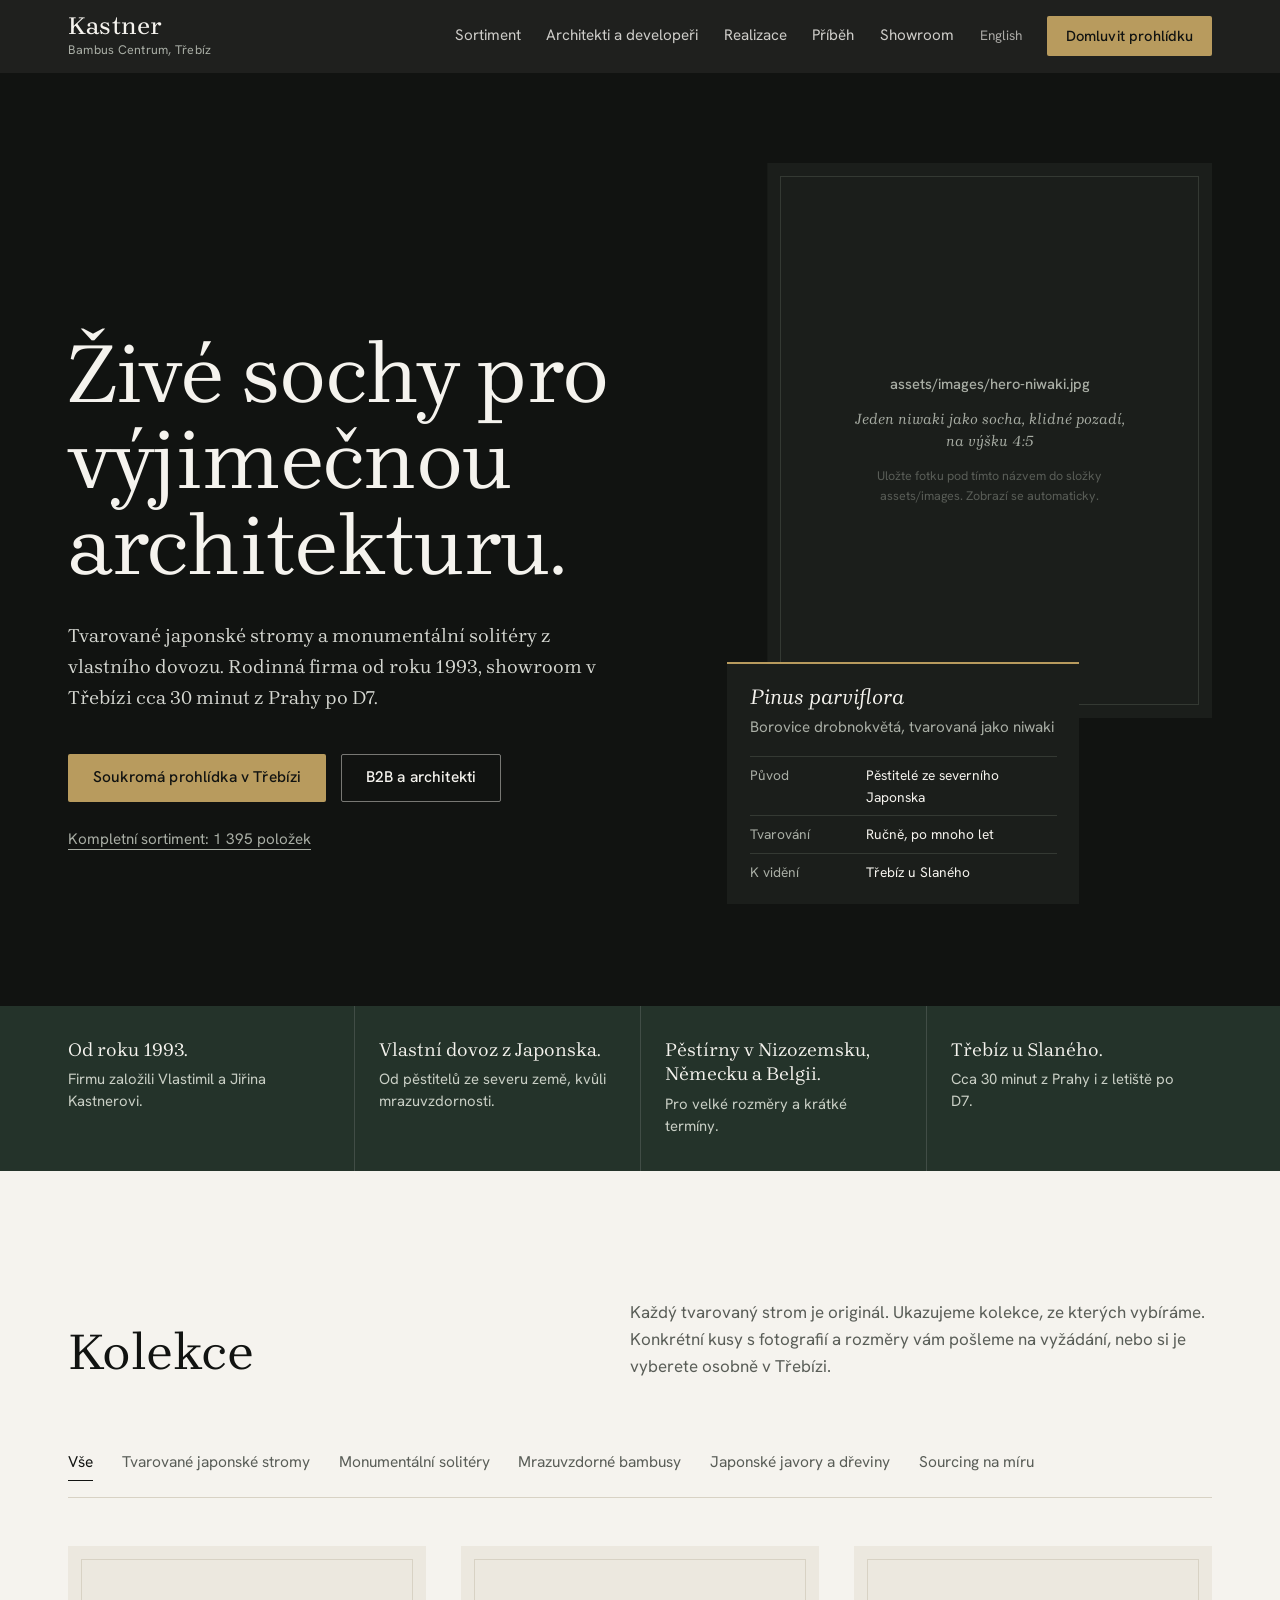
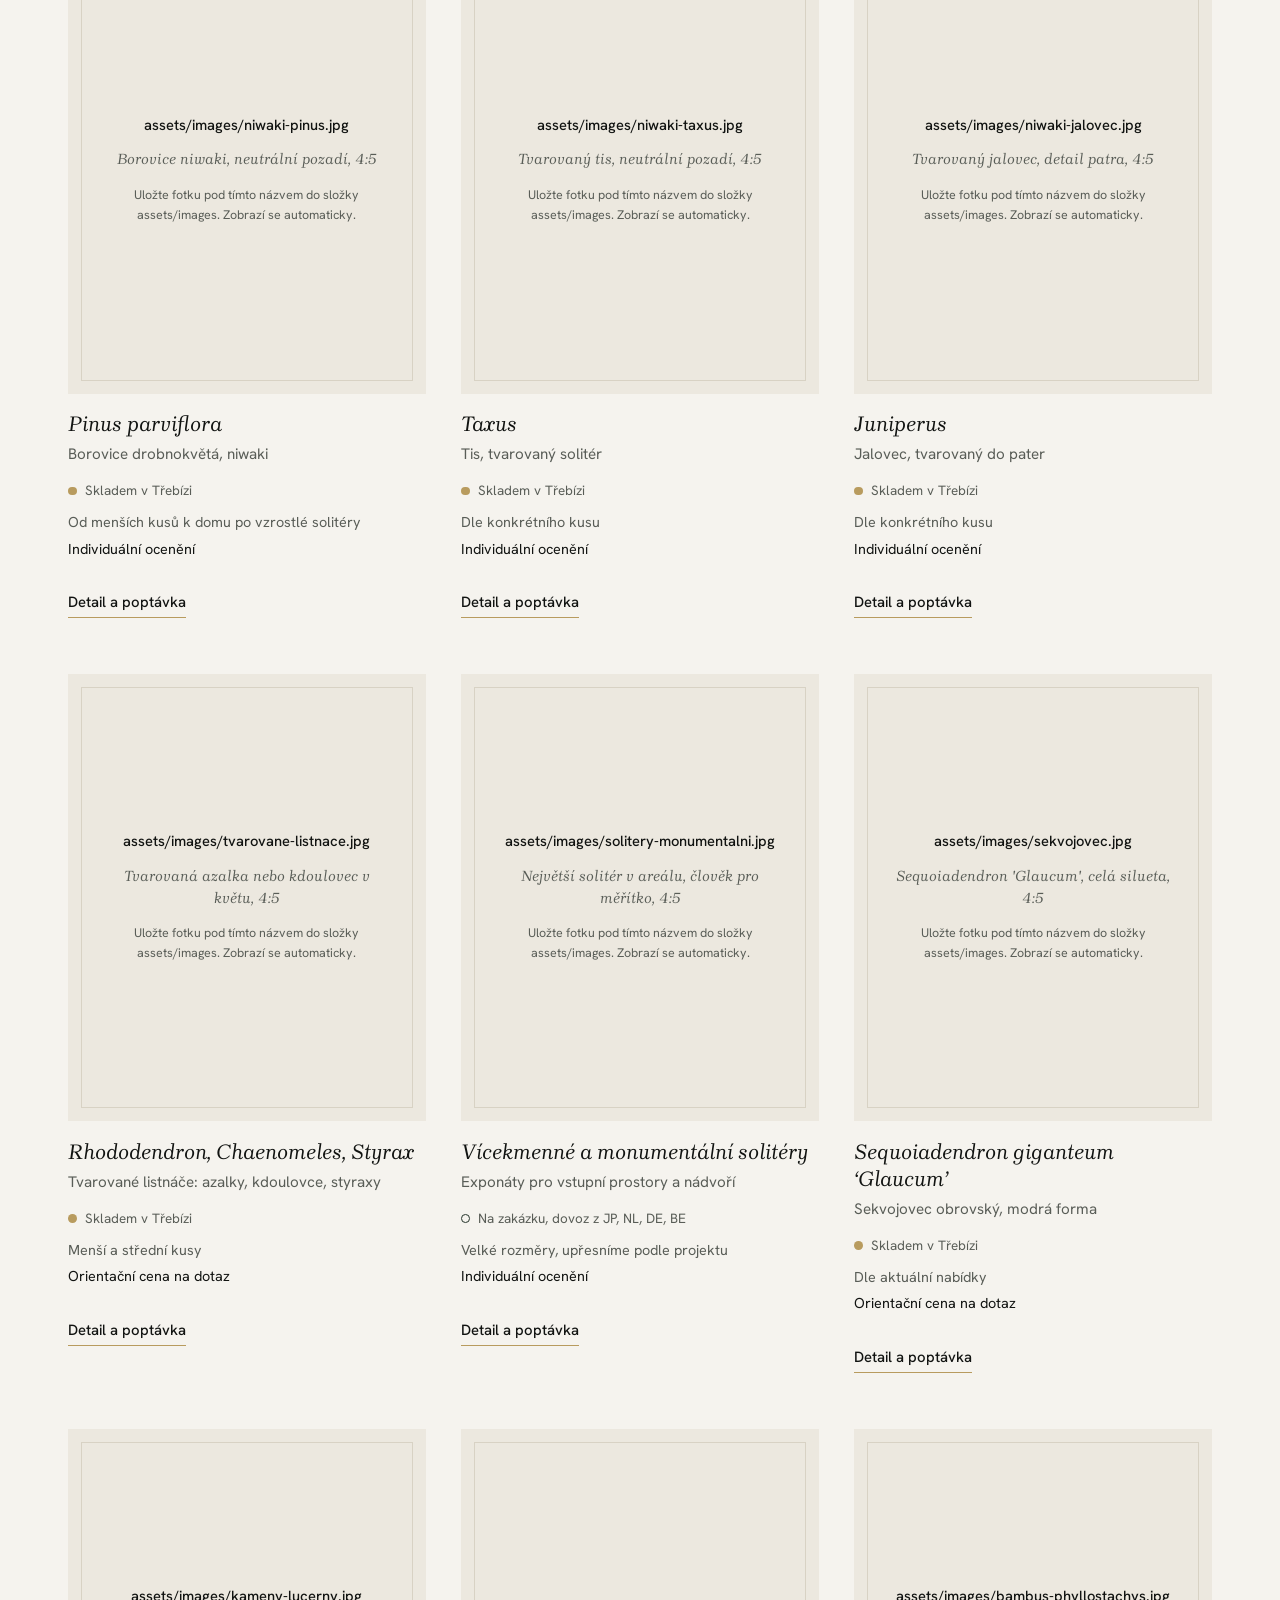
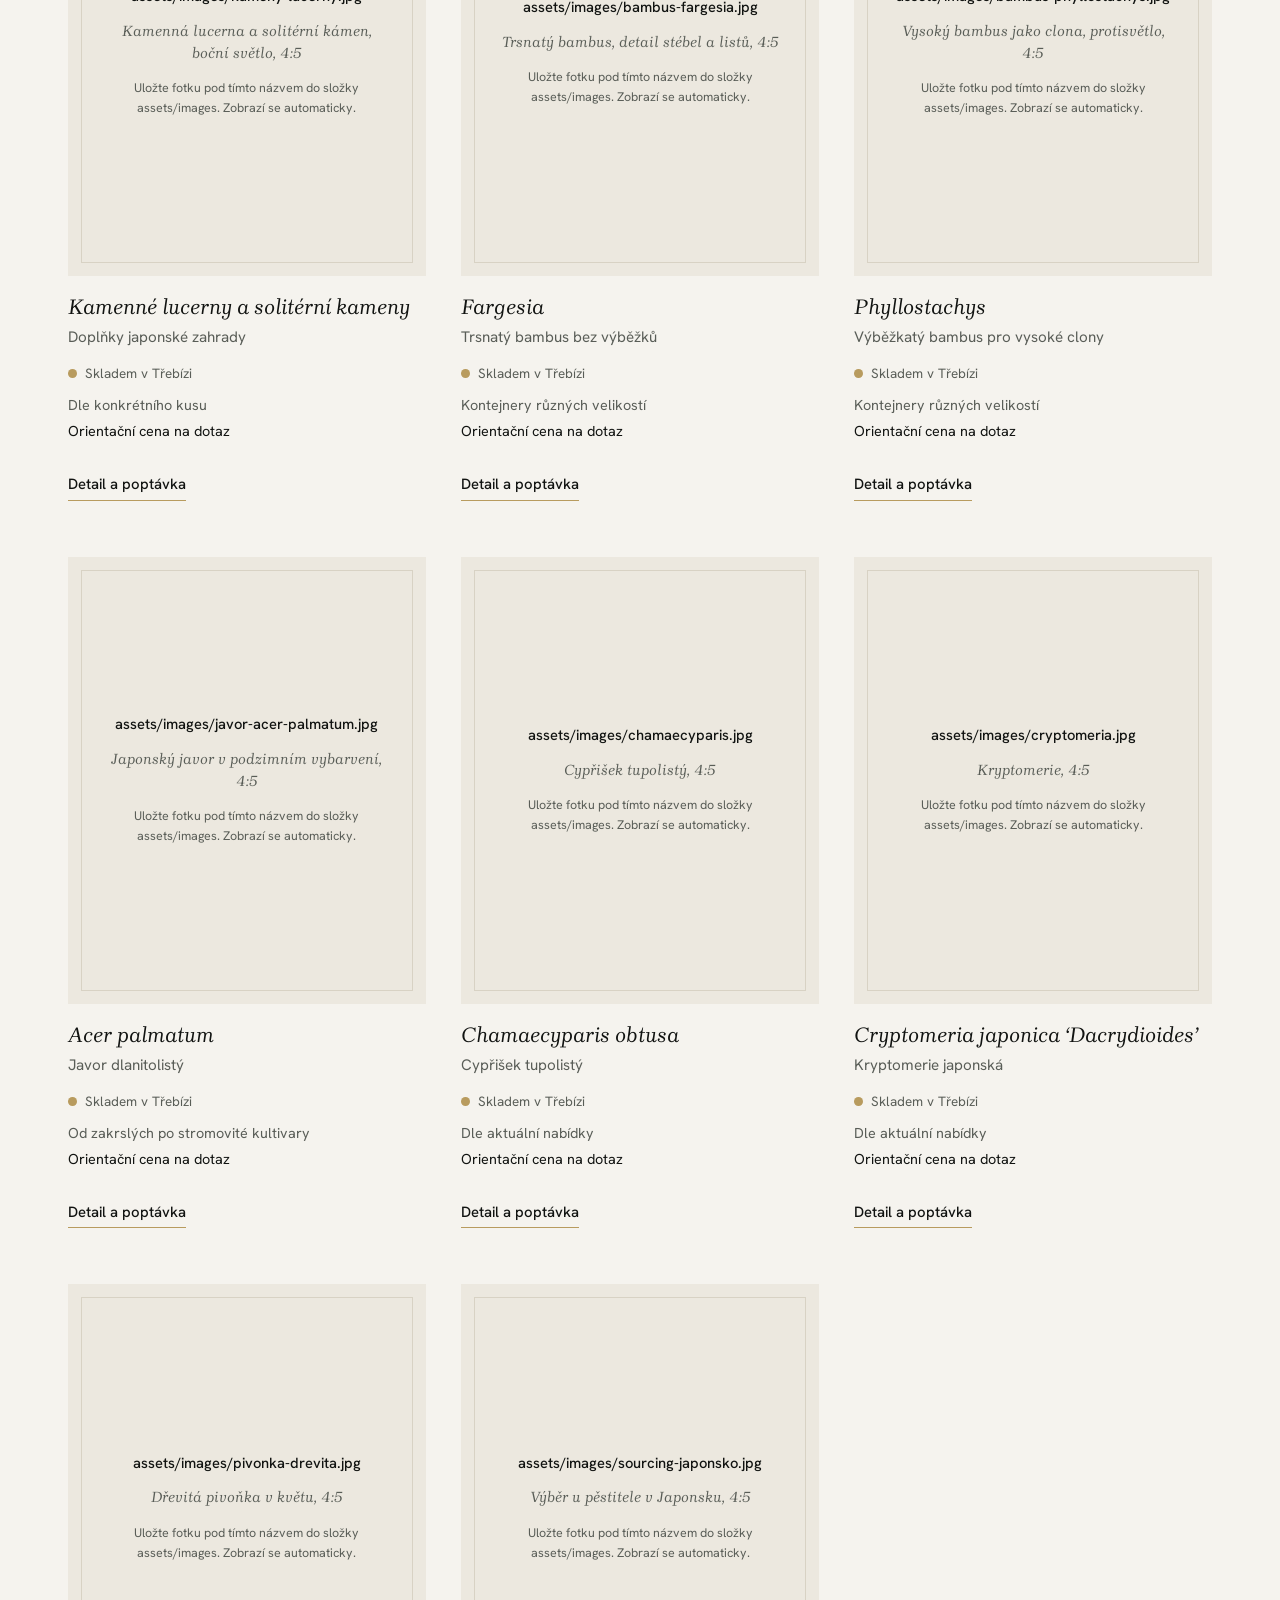
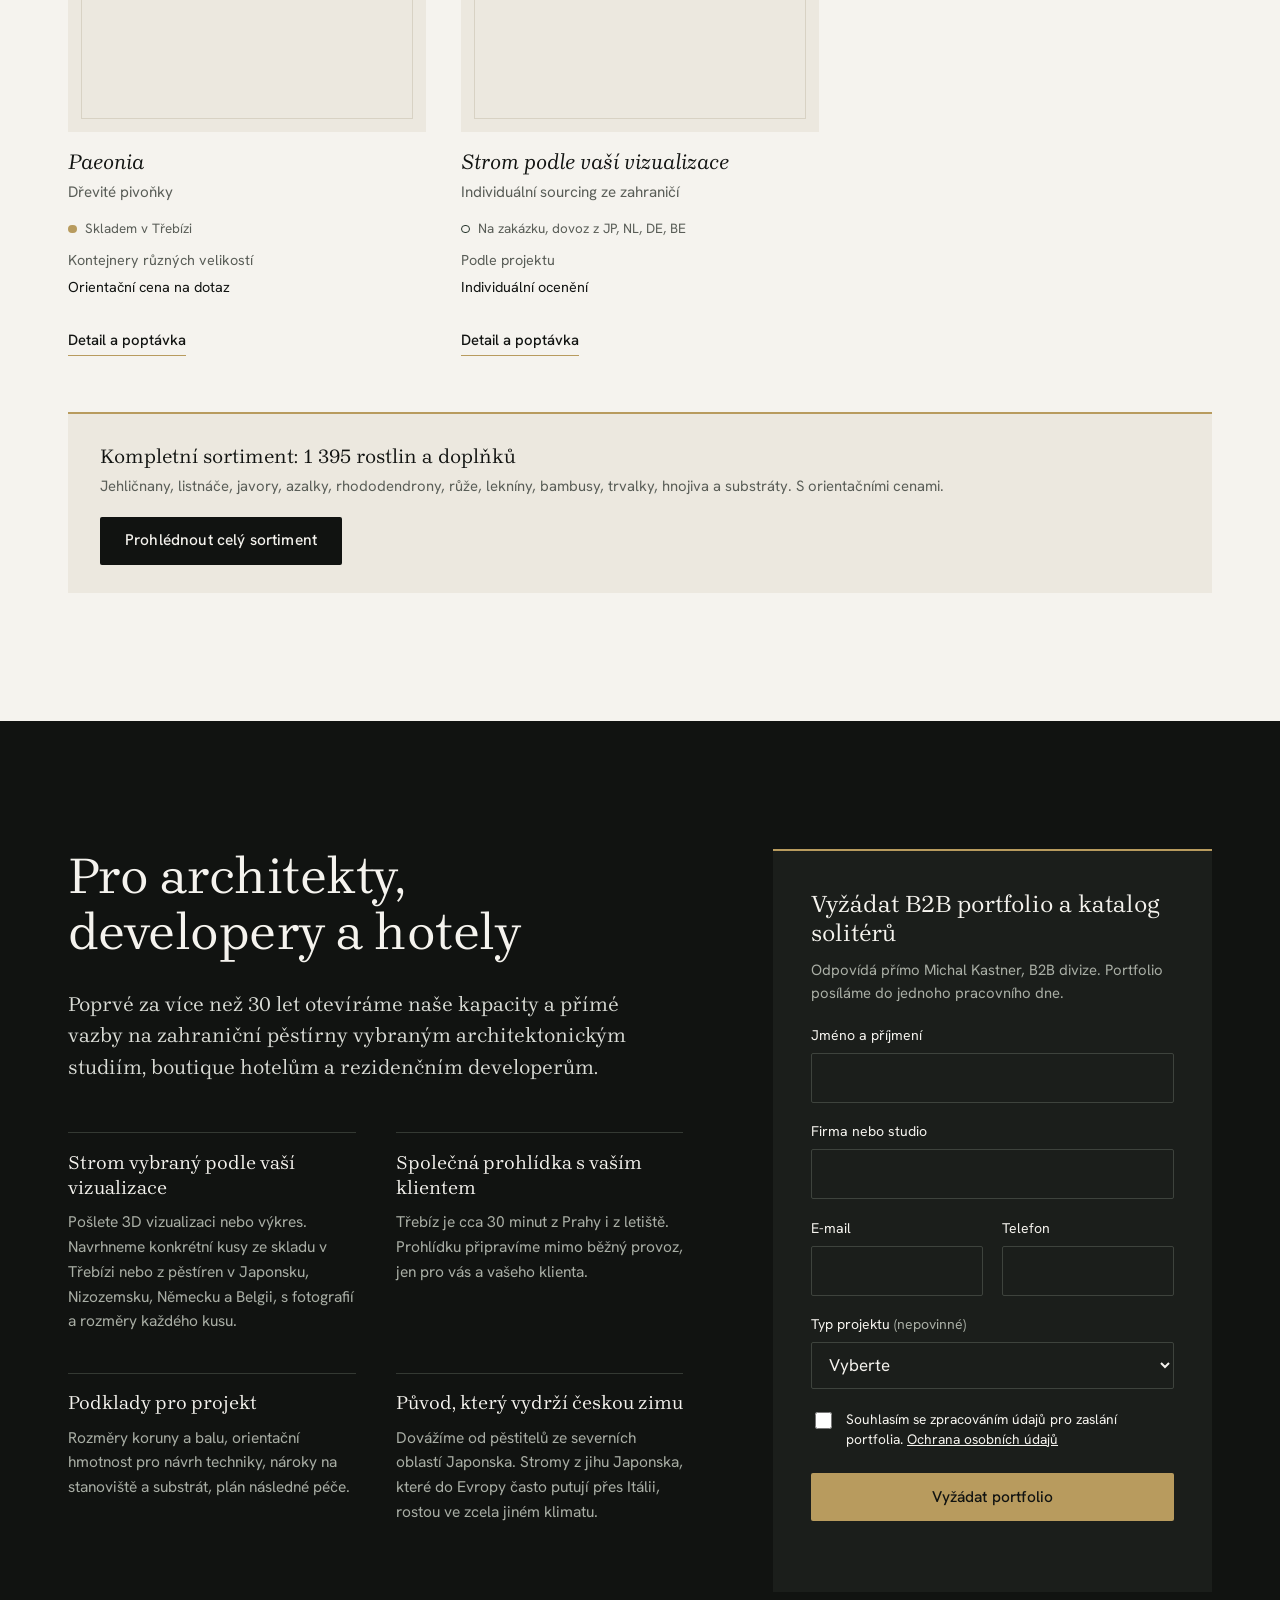
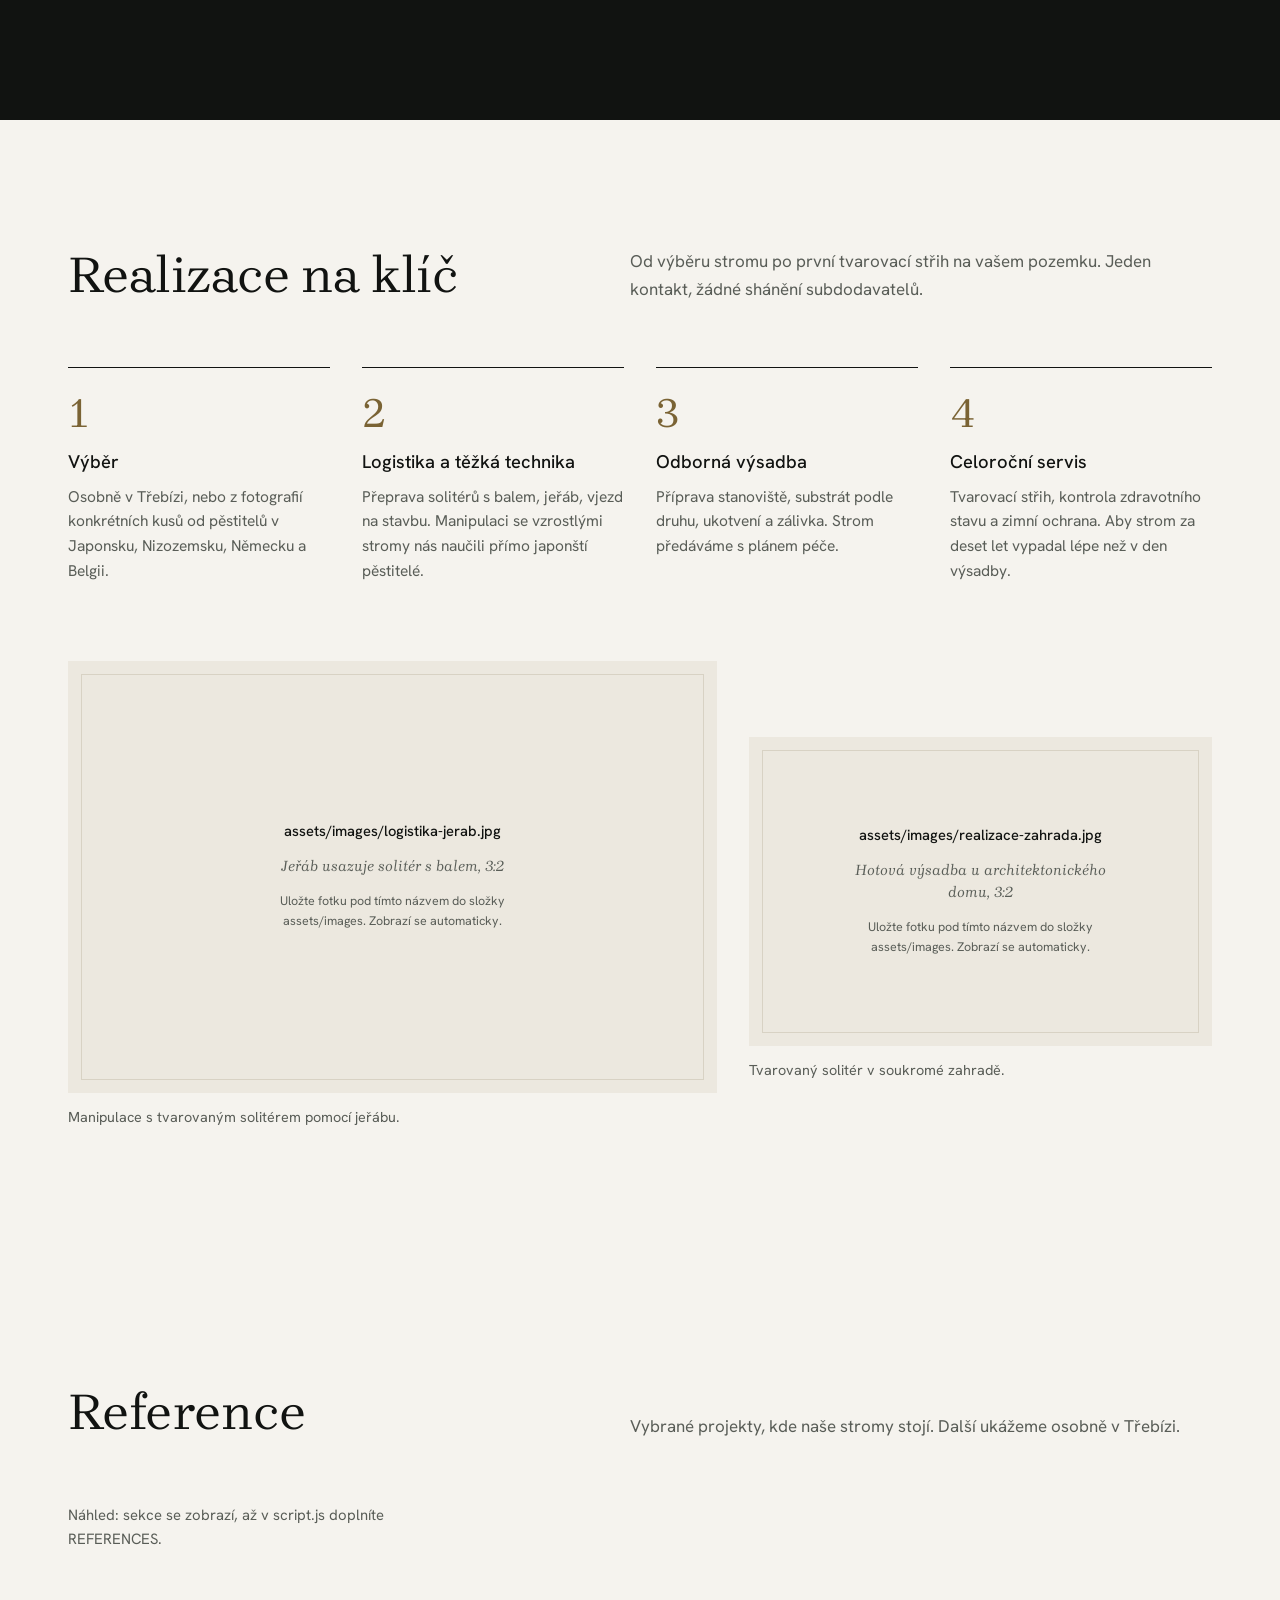
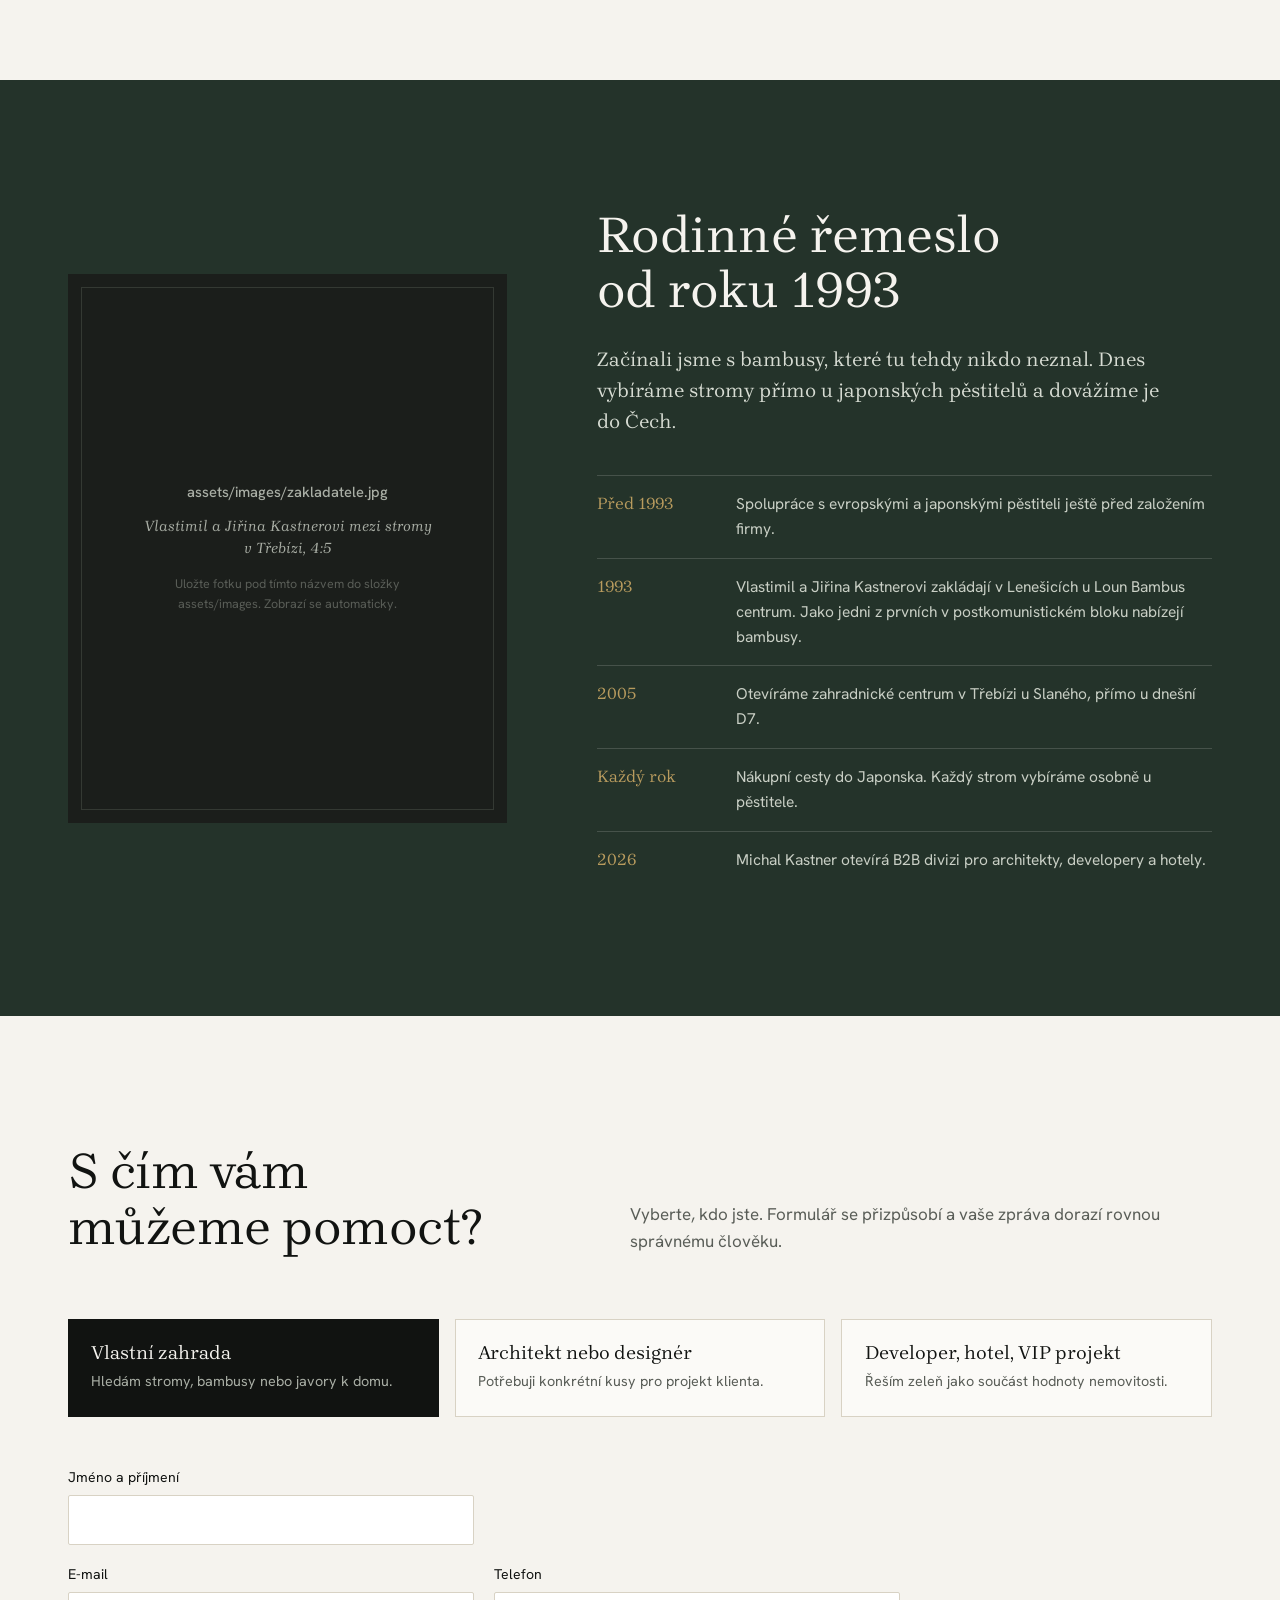
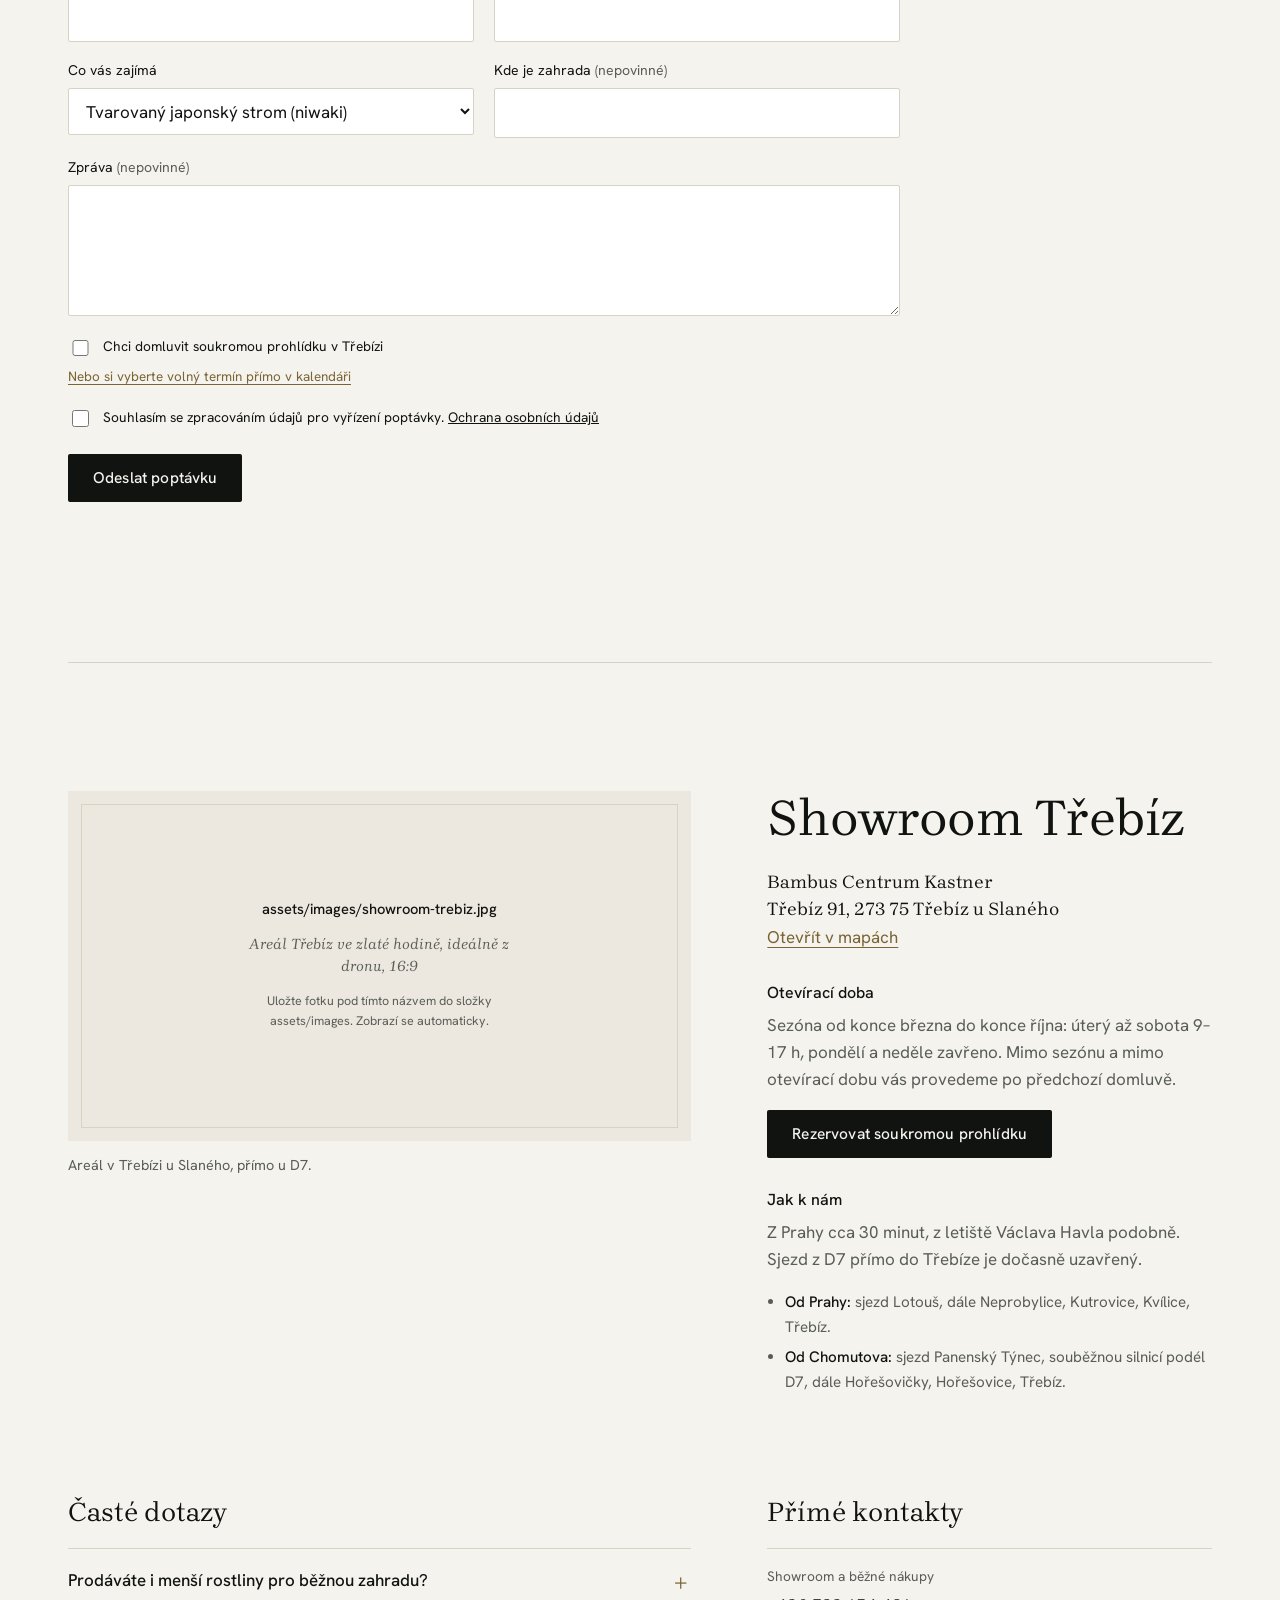
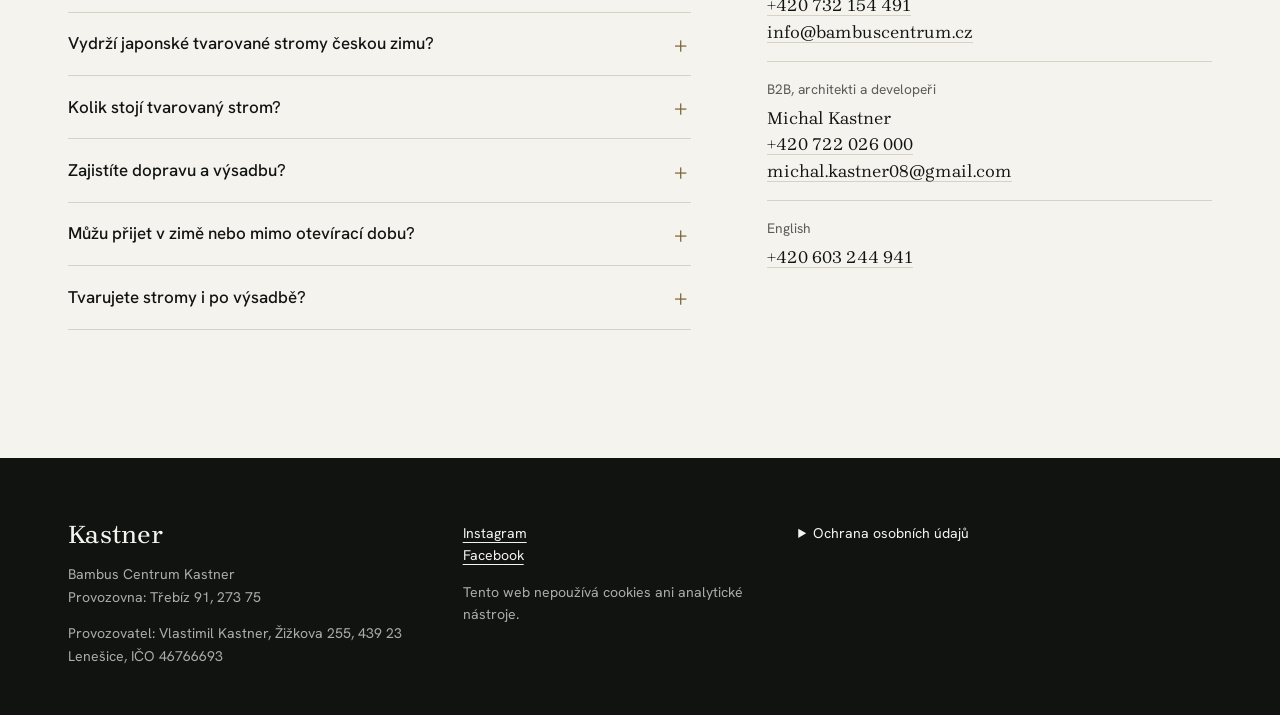
==== index.html @ 0127b184 "Nový web Bambus Centrum Kastner: CZ/EN, kompletní sortiment, B2B divize Co-Authored-By: Claude Opus " ====
<!DOCTYPE html>
<html lang="cs" data-root="">
<head>
  <meta charset="utf-8">
  <meta name="viewport" content="width=device-width, initial-scale=1">
  <title>Tvarované japonské stromy (niwaki) a solitéry | Bambus Centrum Kastner</title>
  <meta name="description" content="Tvarované japonské stromy niwaki, monumentální solitéry a mrazuvzdorné bambusy z vlastního dovozu. Rodinná firma od roku 1993, showroom v Třebízi cca 30 minut z Prahy.">
  <meta name="keywords" content="tvarované japonské stromy, niwaki, japonské zahrady Praha, solitérní stromy, bambus centrum, japonský javor, mrazuvzdorné bambusy, solitéry pro developery">
  <link rel="canonical" href="https://www.bambuscentrum.cz/">
  <meta name="theme-color" content="#111311">

  <meta property="og:type" content="website">
  <meta property="og:locale" content="cs_CZ">
  <meta property="og:title" content="Živé sochy pro výjimečnou architekturu | Bambus Centrum Kastner">
  <meta property="og:description" content="Tvarované japonské stromy a solitéry z vlastního dovozu. Showroom Třebíz, cca 30 minut z Prahy.">
  <meta property="og:url" content="https://www.bambuscentrum.cz/">
  <meta property="og:image" content="assets/images/og-cover.jpg">

  <link rel="alternate" hreflang="cs" href="https://www.bambuscentrum.cz/">
  <link rel="alternate" hreflang="en" href="https://www.bambuscentrum.cz/en/">
  <link rel="icon" href="favicon.svg" type="image/svg+xml">
  <link rel="stylesheet" href="styles.css">

  <script type="application/ld+json">
  {
    "@context": "https://schema.org",
    "@type": "GardenStore",
    "name": "Bambus Centrum Kastner",
    "description": "Tvarované japonské stromy (niwaki), solitéry, bambusy a japonské dřeviny z vlastního dovozu.",
    "url": "https://www.bambuscentrum.cz/",
    "telephone": "+420732154491",
    "email": "info@bambuscentrum.cz",
    "foundingDate": "1993",
    "founder": [{"@type": "Person", "name": "Vlastimil Kastner"}, {"@type": "Person", "name": "Jiřina Kastnerová"}],
    "address": {"@type": "PostalAddress", "streetAddress": "Třebíz 91", "addressLocality": "Třebíz", "postalCode": "273 75", "addressCountry": "CZ"},
    "sameAs": ["https://www.instagram.com/bambuscentrumkastner/", "https://www.facebook.com/bambuscentrum"]
  }
  </script>
</head>
<body>
  <a class="skip" href="#obsah">Přeskočit na obsah</a>

  <header class="site-head" data-head>
    <div class="wrap head-row">
      <a class="mark" href="#top" aria-label="Bambus Centrum Kastner, na začátek stránky">
        <span class="mark-name">Kastner</span>
        <span class="mark-sub">Bambus Centrum, Třebíz</span>
      </a>
      <button class="nav-toggle" type="button" aria-expanded="false" aria-controls="hlavni-menu" data-nav-toggle>
        <span class="nav-toggle-bars" aria-hidden="true"></span>
        <span class="sr">Menu</span>
      </button>
      <nav id="hlavni-menu" class="nav" aria-label="Hlavní menu" data-nav>
        <a href="sortiment.html">Sortiment</a>
        <a href="#b2b">Architekti a developeři</a>
        <a href="#realizace">Realizace</a>
        <a href="#pribeh">Příběh</a>
        <a href="#showroom">Showroom</a>
        <a class="lang" href="en/index.html" hreflang="en" lang="en">English</a>
        <a class="btn btn-small btn-bronze" href="#concierge" data-role-link="private">Domluvit prohlídku</a>
      </nav>
    </div>
  </header>

  <main id="obsah">

    <!-- HERO -->
    <section class="hero" id="top" aria-labelledby="hero-title">
      <div class="wrap hero-grid">
        <div class="hero-copy">
          <h1 id="hero-title" class="hero-title">Živé sochy pro výjimečnou architekturu.</h1>
          <p class="hero-lede">Tvarované japonské stromy a monumentální solitéry z vlastního dovozu. Rodinná firma od roku 1993, showroom v Třebízi cca 30 minut z Prahy po D7.</p>
          <div class="hero-cta">
            <a class="btn btn-bronze" href="#concierge" data-role-link="private">Soukromá prohlídka v Třebízi</a>
            <a class="btn btn-ghost" href="#b2b">B2B a architekti</a>
          </div>
          <a class="hero-browse" href="sortiment.html">Kompletní sortiment: 1 395 položek</a>
        </div>

        <figure class="exhibit hero-exhibit">
          <div class="photo ratio-4x5" data-img="hero" data-alt="Borovice drobnokvětá tvarovaná jako niwaki"></div>
          <figcaption class="plaque plaque-dark">
            <p class="plaque-latin">Pinus parviflora</p>
            <p class="plaque-cz">Borovice drobnokvětá, tvarovaná jako niwaki</p>
            <dl class="plaque-meta">
              <div><dt>Původ</dt><dd>Pěstitelé ze severního Japonska</dd></div>
              <div><dt>Tvarování</dt><dd>Ručně, po mnoho let</dd></div>
              <div><dt>K vidění</dt><dd>Třebíz u Slaného</dd></div>
            </dl>
          </figcaption>
        </figure>
      </div>
    </section>

    <!-- PÁS AUTORITY -->
    <section class="facts" aria-label="Proč Bambus Centrum Kastner">
      <ul class="wrap facts-list">
        <li><strong>Od roku 1993.</strong> Firmu založili Vlastimil a Jiřina Kastnerovi.</li>
        <li><strong>Vlastní dovoz z Japonska.</strong> Od pěstitelů ze severu země, kvůli mrazuvzdornosti.</li>
        <li><strong>Pěstírny v Nizozemsku, Německu a Belgii.</strong> Pro velké rozměry a krátké termíny.</li>
        <li><strong>Třebíz u Slaného.</strong> Cca 30 minut z Prahy i z letiště po D7.</li>
      </ul>
    </section>

    <!-- SORTIMENT -->
    <section class="section section-light" id="sortiment" aria-labelledby="sortiment-title">
      <div class="wrap">
        <div class="section-head">
          <h2 id="sortiment-title">Kolekce</h2>
          <p>Každý tvarovaný strom je originál. Ukazujeme kolekce, ze kterých vybíráme. Konkrétní kusy s fotografií a rozměry vám pošleme na vyžádání, nebo si je vyberete osobně v Třebízi.</p>
        </div>

        <div class="filters" role="group" aria-label="Filtrovat sortiment" data-filters>
          <button type="button" aria-pressed="true" data-filter="vse">Vše</button>
          <button type="button" aria-pressed="false" data-filter="niwaki">Tvarované japonské stromy</button>
          <button type="button" aria-pressed="false" data-filter="solitery">Monumentální solitéry</button>
          <button type="button" aria-pressed="false" data-filter="bambusy">Mrazuvzdorné bambusy</button>
          <button type="button" aria-pressed="false" data-filter="drevinny">Japonské javory a dřeviny</button>
          <button type="button" aria-pressed="false" data-filter="sourcing">Sourcing na míru</button>
        </div>

        <ul class="catalog" data-catalog aria-live="polite"></ul>
        <noscript><p class="note">Pro zobrazení katalogu zapněte JavaScript, nebo nám zavolejte na +420 732 154 491.</p></noscript>

        <div class="full-cta">
          <p>Kompletní sortiment: 1 395 rostlin a doplňků<span>Jehličnany, listnáče, javory, azalky, rhododendrony, růže, lekníny, bambusy, trvalky, hnojiva a substráty. S orientačními cenami.</span></p>
          <a class="btn btn-dark" href="sortiment.html">Prohlédnout celý sortiment</a>
        </div>
      </div>
    </section>

    <!-- B2B -->
    <section class="section section-dark b2b" id="b2b" aria-labelledby="b2b-title">
      <div class="wrap b2b-grid">
        <div class="b2b-copy">
          <h2 id="b2b-title">Pro architekty, developery a hotely</h2>
          <p class="b2b-lede">Poprvé za více než 30 let otevíráme naše kapacity a přímé vazby na zahraniční pěstírny vybraným architektonickým studiím, boutique hotelům a rezidenčním developerům.</p>

          <dl class="values">
            <div>
              <dt>Strom vybraný podle vaší vizualizace</dt>
              <dd>Pošlete 3D vizualizaci nebo výkres. Navrhneme konkrétní kusy ze skladu v Třebízi nebo z pěstíren v Japonsku, Nizozemsku, Německu a Belgii, s fotografií a rozměry každého kusu.</dd>
            </div>
            <div>
              <dt>Společná prohlídka s vaším klientem</dt>
              <dd>Třebíz je cca 30 minut z Prahy i z letiště. Prohlídku připravíme mimo běžný provoz, jen pro vás a vašeho klienta.</dd>
            </div>
            <div>
              <dt>Podklady pro projekt</dt>
              <dd>Rozměry koruny a balu, orientační hmotnost pro návrh techniky, nároky na stanoviště a substrát, plán následné péče.</dd>
            </div>
            <div>
              <dt>Původ, který vydrží českou zimu</dt>
              <dd>Dovážíme od pěstitelů ze severních oblastí Japonska. Stromy z jihu Japonska, které do Evropy často putují přes Itálii, rostou ve zcela jiném klimatu.</dd>
            </div>
          </dl>
        </div>

        <form class="lead-form" id="portfolio" data-form="portfolio" novalidate>
          <h3>Vyžádat B2B portfolio a katalog solitérů</h3>
          <p class="form-intro">Odpovídá přímo Michal Kastner, B2B divize. Portfolio posíláme do jednoho pracovního dne.</p>
          <div class="field">
            <label for="pf-jmeno">Jméno a příjmení</label>
            <input id="pf-jmeno" name="jmeno" type="text" autocomplete="name" required>
          </div>
          <div class="field">
            <label for="pf-firma">Firma nebo studio</label>
            <input id="pf-firma" name="firma" type="text" autocomplete="organization" required>
          </div>
          <div class="field-row">
            <div class="field">
              <label for="pf-email">E-mail</label>
              <input id="pf-email" name="email" type="email" autocomplete="email" required>
            </div>
            <div class="field">
              <label for="pf-tel">Telefon</label>
              <input id="pf-tel" name="telefon" type="tel" autocomplete="tel" required>
            </div>
          </div>
          <div class="field">
            <label for="pf-typ">Typ projektu <span class="opt">(nepovinné)</span></label>
            <select id="pf-typ" name="typ_projektu">
              <option value="">Vyberte</option>
              <option>Soukromá rezidence</option>
              <option>Boutique hotel nebo wellness</option>
              <option>Rezidenční developerský projekt</option>
              <option>Komerční objekt</option>
              <option>Jiné</option>
            </select>
          </div>
          <label class="consent">
            <input type="checkbox" name="souhlas" required>
            <span>Souhlasím se zpracováním údajů pro zaslání portfolia. <a href="#gdpr">Ochrana osobních údajů</a></span>
          </label>
          <button class="btn btn-bronze btn-block" type="submit">Vyžádat portfolio</button>
          <p class="form-status" role="status" data-status></p>
        </form>
      </div>
    </section>

    <!-- REALIZACE NA KLÍČ -->
    <section class="section section-light" id="realizace" aria-labelledby="realizace-title">
      <div class="wrap">
        <div class="section-head">
          <h2 id="realizace-title">Realizace na klíč</h2>
          <p>Od výběru stromu po první tvarovací střih na vašem pozemku. Jeden kontakt, žádné shánění subdodavatelů.</p>
        </div>

        <ol class="process">
          <li>
            <span class="process-no" aria-hidden="true">1</span>
            <h3>Výběr</h3>
            <p>Osobně v Třebízi, nebo z fotografií konkrétních kusů od pěstitelů v Japonsku, Nizozemsku, Německu a Belgii.</p>
          </li>
          <li>
            <span class="process-no" aria-hidden="true">2</span>
            <h3>Logistika a těžká technika</h3>
            <p>Přeprava solitérů s balem, jeřáb, vjezd na stavbu. Manipulaci se vzrostlými stromy nás naučili přímo japonští pěstitelé.</p>
          </li>
          <li>
            <span class="process-no" aria-hidden="true">3</span>
            <h3>Odborná výsadba</h3>
            <p>Příprava stanoviště, substrát podle druhu, ukotvení a zálivka. Strom předáváme s plánem péče.</p>
          </li>
          <li>
            <span class="process-no" aria-hidden="true">4</span>
            <h3>Celoroční servis</h3>
            <p>Tvarovací střih, kontrola zdravotního stavu a zimní ochrana. Aby strom za deset let vypadal lépe než v den výsadby.</p>
          </li>
        </ol>

        <div class="process-photos">
          <figure class="exhibit">
            <div class="photo ratio-3x2" data-img="logistika" data-alt="Tvarovaný solitér zavěšený na jeřábu"></div>
            <figcaption class="caption">Manipulace s tvarovaným solitérem pomocí jeřábu.</figcaption>
          </figure>
          <figure class="exhibit">
            <div class="photo ratio-3x2" data-img="realizace" data-alt="Tvarovaný solitér v soukromé zahradě"></div>
            <figcaption class="caption">Tvarovaný solitér v soukromé zahradě.</figcaption>
          </figure>
        </div>
      </div>
    </section>

    <!-- REFERENCE (zobrazí se po doplnění REFERENCES v script.js) -->
    <section class="section section-light references" id="reference" aria-labelledby="reference-title" data-references hidden>
      <div class="wrap">
        <div class="section-head">
          <h2 id="reference-title">Reference</h2>
          <p>Vybrané projekty, kde naše stromy stojí. Další ukážeme osobně v Třebízi.</p>
        </div>
        <ul class="ref-list" data-ref-list></ul>
      </div>
    </section>

    <!-- PŘÍBĚH -->
    <section class="section section-moss" id="pribeh" aria-labelledby="pribeh-title">
      <div class="wrap story-grid">
        <figure class="exhibit story-photo">
          <div class="photo ratio-4x5" data-img="zakladatele" data-alt="Vlastimil a Jiřina Kastnerovi"></div>
        </figure>
        <div class="story-copy">
          <h2 id="pribeh-title">Rodinné řemeslo od roku 1993</h2>
          <p class="story-lede">Začínali jsme s bambusy, které tu tehdy nikdo neznal. Dnes vybíráme stromy přímo u japonských pěstitelů a dovážíme je do Čech.</p>
          <ol class="timeline">
            <li><span class="tl-year">Před 1993</span><span>Spolupráce s evropskými a japonskými pěstiteli ještě před založením firmy.</span></li>
            <li><span class="tl-year">1993</span><span>Vlastimil a Jiřina Kastnerovi zakládají v Lenešicích u Loun Bambus centrum. Jako jedni z prvních v postkomunistickém bloku nabízejí bambusy.</span></li>
            <li><span class="tl-year">2005</span><span>Otevíráme zahradnické centrum v Třebízi u Slaného, přímo u dnešní D7.</span></li>
            <li><span class="tl-year">Každý rok</span><span>Nákupní cesty do Japonska. Každý strom vybíráme osobně u pěstitele.</span></li>
            <li><span class="tl-year">2026</span><span>Michal Kastner otevírá B2B divizi pro architekty, developery a hotely.</span></li>
          </ol>
        </div>
      </div>
    </section>

    <!-- CONCIERGE -->
    <section class="section section-light" id="concierge" aria-labelledby="concierge-title">
      <div class="wrap concierge">
        <div class="section-head">
          <h2 id="concierge-title">S čím vám můžeme pomoct?</h2>
          <p>Vyberte, kdo jste. Formulář se přizpůsobí a vaše zpráva dorazí rovnou správnému člověku.</p>
        </div>

        <form class="concierge-form" data-form="concierge" novalidate>
          <fieldset class="roles">
            <legend class="sr">Kdo jste</legend>
            <label class="role">
              <input type="radio" name="role" value="private" checked>
              <span class="role-title">Vlastní zahrada</span>
              <span class="role-desc">Hledám stromy, bambusy nebo javory k domu.</span>
            </label>
            <label class="role">
              <input type="radio" name="role" value="architect">
              <span class="role-title">Architekt nebo designér</span>
              <span class="role-desc">Potřebuji konkrétní kusy pro projekt klienta.</span>
            </label>
            <label class="role">
              <input type="radio" name="role" value="developer">
              <span class="role-title">Developer, hotel, VIP projekt</span>
              <span class="role-desc">Řeším zeleň jako součást hodnoty nemovitosti.</span>
            </label>
          </fieldset>

          <div class="concierge-fields">
            <div class="field-row">
              <div class="field">
                <label for="c-jmeno">Jméno a příjmení</label>
                <input id="c-jmeno" name="jmeno" type="text" autocomplete="name" required>
              </div>
              <div class="field" data-for="architect developer" hidden>
                <label for="c-firma">Firma nebo studio</label>
                <input id="c-firma" name="firma" type="text" autocomplete="organization">
              </div>
            </div>
            <div class="field-row">
              <div class="field">
                <label for="c-email">E-mail</label>
                <input id="c-email" name="email" type="email" autocomplete="email" required>
              </div>
              <div class="field">
                <label for="c-tel">Telefon</label>
                <input id="c-tel" name="telefon" type="tel" autocomplete="tel" required>
              </div>
            </div>

            <!-- Vlastní zahrada -->
            <div class="field-row" data-for="private">
              <div class="field">
                <label for="c-zajem">Co vás zajímá</label>
                <select id="c-zajem" name="zajem">
                  <option>Tvarovaný japonský strom (niwaki)</option>
                  <option>Bambusy</option>
                  <option>Japonské javory a dřeviny</option>
                  <option>Velký solitér</option>
                  <option>Zatím se rozhoduji</option>
                </select>
              </div>
              <div class="field">
                <label for="c-obec">Kde je zahrada <span class="opt">(nepovinné)</span></label>
                <input id="c-obec" name="lokalita_zahrady" type="text" autocomplete="address-level2">
              </div>
            </div>

            <!-- Architekt -->
            <div class="field-row" data-for="architect" hidden>
              <div class="field">
                <label for="c-projekt">Projekt a fáze</label>
                <select id="c-projekt" name="faze_projektu">
                  <option>Studie</option>
                  <option>Dokumentace pro povolení</option>
                  <option>Prováděcí dokumentace</option>
                  <option>Realizace probíhá</option>
                </select>
              </div>
              <div class="field">
                <label for="c-termin-a">Plánovaná výsadba</label>
                <input id="c-termin-a" name="termin_vysadby" type="text" placeholder="např. jaro 2027">
              </div>
            </div>

            <!-- Developer -->
            <div class="field-row" data-for="developer" hidden>
              <div class="field">
                <label for="c-typ">Typ projektu</label>
                <select id="c-typ" name="typ_projektu">
                  <option>Boutique hotel</option>
                  <option>Wellness a spa</option>
                  <option>Rezidenční projekt</option>
                  <option>Soukromá rezidence</option>
                  <option>Komerční objekt</option>
                </select>
              </div>
              <div class="field">
                <label for="c-rozpocet">Rozpočet na zeleň</label>
                <select id="c-rozpocet" name="rozpocet">
                  <option>Zatím neurčen</option>
                  <option>Do 200 000 Kč</option>
                  <option>200 000 – 500 000 Kč</option>
                  <option>500 000 – 1 000 000 Kč</option>
                  <option>Nad 1 000 000 Kč</option>
                </select>
              </div>
            </div>
            <div class="field" data-for="developer" hidden>
              <label for="c-lokalita">Lokalita projektu</label>
              <input id="c-lokalita" name="lokalita_projektu" type="text" placeholder="např. Praha 6, Střešovice">
            </div>

            <div class="field">
              <label for="c-zprava">Zpráva <span class="opt">(nepovinné)</span></label>
              <textarea id="c-zprava" name="zprava" rows="4" data-message></textarea>
              <p class="hint" data-for="architect developer" hidden>Vizualizaci nebo výkres pošlete v odpovědi na náš e-mail.</p>
            </div>

            <div class="visit">
              <label class="consent">
                <input type="checkbox" name="prohlidka" value="ano" data-visit-toggle>
                <span>Chci domluvit soukromou prohlídku v Třebízi</span>
              </label>
              <div class="field" data-visit-date hidden>
                <label for="c-datum">Preferovaný termín</label>
                <input id="c-datum" name="termin_prohlidky" type="date">
              </div>
              <p class="hint"><a class="link" data-booking hidden>Nebo si vyberte volný termín přímo v kalendáři</a></p>
            </div>

            <label class="consent">
              <input type="checkbox" name="souhlas" required>
              <span>Souhlasím se zpracováním údajů pro vyřízení poptávky. <a href="#gdpr">Ochrana osobních údajů</a></span>
            </label>

            <button class="btn btn-dark" type="submit" data-submit>Odeslat poptávku</button>
            <p class="form-status" role="status" data-status></p>
          </div>
        </form>
      </div>
    </section>

    <!-- SHOWROOM, FAQ, KONTAKTY -->
    <section class="section section-light showroom" id="showroom" aria-labelledby="showroom-title">
      <div class="wrap">
        <div class="showroom-grid">
          <figure class="exhibit">
            <div class="photo ratio-16x9" data-img="showroom" data-alt="Areál zahradnického centra v Třebízi"></div>
            <figcaption class="caption">Areál v Třebízi u Slaného, přímo u D7.</figcaption>
          </figure>

          <div class="showroom-info">
            <h2 id="showroom-title">Showroom Třebíz</h2>
            <address>
              Bambus Centrum Kastner<br>
              Třebíz 91, 273 75 Třebíz u Slaného
            </address>
            <p><a class="link" href="https://www.google.com/maps/search/?api=1&amp;query=Bambus+Centrum+Kastner+Třebíz+91" target="_blank" rel="noopener">Otevřít v mapách</a></p>

            <h3>Otevírací doba</h3>
            <p>Sezóna od konce března do konce října: úterý až sobota 9–17 h, pondělí a neděle zavřeno. Mimo sezónu a mimo otevírací dobu vás provedeme po předchozí domluvě.</p>
            <p><a class="btn btn-dark" data-booking hidden>Rezervovat soukromou prohlídku</a></p>

            <h3>Jak k nám</h3>
            <p>Z Prahy cca 30 minut, z letiště Václava Havla podobně. Sjezd z D7 přímo do Třebíze je dočasně uzavřený.</p>
            <ul class="route">
              <li><strong>Od Prahy:</strong> sjezd Lotouš, dále Neprobylice, Kutrovice, Kvílice, Třebíz.</li>
              <li><strong>Od Chomutova:</strong> sjezd Panenský Týnec, souběžnou silnicí podél D7, dále Hořešovičky, Hořešovice, Třebíz.</li>
            </ul>
          </div>
        </div>

        <div class="faq-contacts">
          <div class="faq">
            <h3>Časté dotazy</h3>
            <details>
              <summary>Prodáváte i menší rostliny pro běžnou zahradu?</summary>
              <p>Ano. Ve showroomu najdete bambusy, japonské javory, rhododendrony, azalky, magnolie, trvalky i substráty a hnojiva. Tvarované stromy máme od menších kusů k domu po velké solitéry.</p>
            </details>
            <details>
              <summary>Vydrží japonské tvarované stromy českou zimu?</summary>
              <p>Dovážíme od pěstitelů ze severních oblastí Japonska, kde jsou zimy srovnatelné s našimi. Při výsadbě vám předáme plán péče, včetně zimní ochrany prvních let.</p>
            </details>
            <details>
              <summary>Kolik stojí tvarovaný strom?</summary>
              <p>Cena se odvíjí od druhu, stáří, velikosti a náročnosti tvaru. Rozpětí sahá od menších kusů do zahrady po solitéry v řádu statisíců korun. Pošleme vám konkrétní nabídku s fotografií kusu.</p>
            </details>
            <details>
              <summary>Zajistíte dopravu a výsadbu?</summary>
              <p>Ano, včetně jeřábu a těžké techniky. Postup najdete v části <a href="#realizace">Realizace na klíč</a>.</p>
            </details>
            <details>
              <summary>Můžu přijet v zimě nebo mimo otevírací dobu?</summary>
              <p>Ano, po předchozí domluvě. Zavolejte nebo vyplňte <a href="#concierge" data-role-link="private">formulář</a> a zaškrtněte soukromou prohlídku.</p>
            </details>
            <details>
              <summary>Tvarujete stromy i po výsadbě?</summary>
              <p>Ano. Nabízíme pravidelný tvarovací střih a kontrolu zdravotního stavu, jednorázově i jako celoroční servis.</p>
            </details>
          </div>

          <div class="contacts">
            <h3>Přímé kontakty</h3>
            <dl>
              <div>
                <dt>Showroom a běžné nákupy</dt>
                <dd><a href="tel:+420732154491">+420 732 154 491</a><br><a href="mailto:info@bambuscentrum.cz">info@bambuscentrum.cz</a></dd>
              </div>
              <div>
                <dt>B2B, architekti a developeři</dt>
                <dd>Michal Kastner<br><a href="tel:+420722026000">+420 722 026 000</a><br><a href="mailto:michal.kastner08@gmail.com">michal.kastner08@gmail.com</a></dd>
              </div>
              <div>
                <dt>English</dt>
                <dd><a href="tel:+420603244941">+420 603 244 941</a></dd>
              </div>
            </dl>
          </div>
        </div>
      </div>
    </section>
  </main>

  <footer class="site-foot">
    <div class="wrap foot-grid">
      <div>
        <p class="mark-name foot-mark">Kastner</p>
        <p>Bambus Centrum Kastner<br>Provozovna: Třebíz 91, 273 75</p>
        <p>Provozovatel: Vlastimil Kastner, Žižkova 255, 439 23 Lenešice, IČO 46766693</p>
      </div>
      <div>
        <p><a href="https://www.instagram.com/bambuscentrumkastner/" rel="noopener" target="_blank">Instagram</a><br>
           <a href="https://www.facebook.com/bambuscentrum" rel="noopener" target="_blank">Facebook</a></p>
        <p>Tento web nepoužívá cookies ani analytické nástroje.</p>
      </div>
      <details class="gdpr" id="gdpr">
        <summary>Ochrana osobních údajů</summary>
        <p>Správcem osobních údajů je Vlastimil Kastner, IČO 46766693, Žižkova 255, 439 23 Lenešice. Údaje z formulářů (jméno, firma, e-mail, telefon, obsah zprávy) zpracováváme jen k vyřízení vaší poptávky a k zaslání portfolia, na základě vašeho souhlasu a jednání o smlouvě. Uchováváme je po dobu jednání a nejvýše 3 roky od posledního kontaktu. Máte právo na přístup, opravu, výmaz, omezení zpracování, odvolání souhlasu a stížnost u Úřadu pro ochranu osobních údajů. Kontakt: info@bambuscentrum.cz.</p>
      </details>
    </div>
  </footer>

  <!-- Mobilní lišta -->
  <div class="mobile-bar" aria-label="Rychlý kontakt">
    <a href="tel:+420732154491">Zavolat</a>
    <a href="#concierge" data-role-link="private">Prohlídka</a>
    <a href="#portfolio">B2B portfolio</a>
  </div>

  <!-- Detail stromu -->
  <dialog class="modal" data-modal aria-labelledby="modal-title">
    <div class="modal-inner">
      <button class="modal-close" type="button" data-modal-close aria-label="Zavřít detail">Zavřít</button>
      <div class="modal-photo"><div class="photo ratio-4x5" data-modal-photo></div></div>
      <div class="modal-body">
        <div class="plaque">
          <p class="plaque-latin" id="modal-title" data-m="latin"></p>
          <p class="plaque-cz" data-m="cz"></p>
          <dl class="plaque-meta">
            <div><dt>Dostupnost</dt><dd data-m="status"></dd></div>
            <div><dt>Rozměry</dt><dd data-m="size"></dd></div>
            <div><dt>Původ</dt><dd data-m="origin"></dd></div>
            <div><dt>Cena</dt><dd data-m="price"></dd></div>
          </dl>
          <dl class="plaque-meta plaque-extra" data-m-extra></dl>
        </div>
        <p class="modal-desc" data-m="desc"></p>
        <div class="modal-cta">
          <button class="btn btn-dark" type="button" data-modal-inquire>Poptat tento strom</button>
          <a class="btn btn-line" href="tel:+420732154491">Zavolat</a>
        </div>
      </div>
    </div>
  </dialog>

  <script src="script.js" defer></script>
</body>
</html>
---- styles.css ----
/* =========================================================
   Bambus Centrum Kastner — styles.css
   Paleta: alabastr / obsidián / mech / bronz
   Písma: Brygada 1918 (titulky, štítky) + Hanken Grotesk (text, UI)
   ========================================================= */

/* ---------- Fonty (lokálně, bez Google Fonts = bez přenosu dat do USA) ---------- */
@font-face { font-family: "Brygada 1918"; font-style: normal; font-weight: 400; font-display: swap;
  src: url("assets/fonts/brygada-1918-latin-ext-400-normal.woff2") format("woff2");
  unicode-range: U+0100-02AF, U+0304, U+0308, U+0329, U+1E00-1E9F, U+1EF2-1EFF, U+2020, U+20A0-20AB, U+20AD-20C0, U+2113, U+2C60-2C7F, U+A720-A7FF; }
@font-face { font-family: "Brygada 1918"; font-style: normal; font-weight: 400; font-display: swap;
  src: url("assets/fonts/brygada-1918-latin-400-normal.woff2") format("woff2");
  unicode-range: U+0000-00FF, U+0131, U+0152-0153, U+02BB-02BC, U+02C6, U+02DA, U+02DC, U+2000-206F, U+2074, U+20AC, U+2122, U+2191, U+2193, U+2212, U+2215, U+FEFF, U+FFFD; }
@font-face { font-family: "Brygada 1918"; font-style: normal; font-weight: 500; font-display: swap;
  src: url("assets/fonts/brygada-1918-latin-ext-500-normal.woff2") format("woff2");
  unicode-range: U+0100-02AF, U+0304, U+0308, U+0329, U+1E00-1E9F, U+1EF2-1EFF, U+2020, U+20A0-20AB, U+20AD-20C0, U+2113, U+2C60-2C7F, U+A720-A7FF; }
@font-face { font-family: "Brygada 1918"; font-style: normal; font-weight: 500; font-display: swap;
  src: url("assets/fonts/brygada-1918-latin-500-normal.woff2") format("woff2");
  unicode-range: U+0000-00FF, U+0131, U+0152-0153, U+02BB-02BC, U+02C6, U+02DA, U+02DC, U+2000-206F, U+2074, U+20AC, U+2122, U+2191, U+2193, U+2212, U+2215, U+FEFF, U+FFFD; }
@font-face { font-family: "Brygada 1918"; font-style: italic; font-weight: 400; font-display: swap;
  src: url("assets/fonts/brygada-1918-latin-ext-400-italic.woff2") format("woff2");
  unicode-range: U+0100-02AF, U+0304, U+0308, U+0329, U+1E00-1E9F, U+1EF2-1EFF, U+2020, U+20A0-20AB, U+20AD-20C0, U+2113, U+2C60-2C7F, U+A720-A7FF; }
@font-face { font-family: "Brygada 1918"; font-style: italic; font-weight: 400; font-display: swap;
  src: url("assets/fonts/brygada-1918-latin-400-italic.woff2") format("woff2");
  unicode-range: U+0000-00FF, U+0131, U+0152-0153, U+02BB-02BC, U+02C6, U+02DA, U+02DC, U+2000-206F, U+2074, U+20AC, U+2122, U+2191, U+2193, U+2212, U+2215, U+FEFF, U+FFFD; }
@font-face { font-family: "Brygada 1918"; font-style: italic; font-weight: 500; font-display: swap;
  src: url("assets/fonts/brygada-1918-latin-ext-500-italic.woff2") format("woff2");
  unicode-range: U+0100-02AF, U+0304, U+0308, U+0329, U+1E00-1E9F, U+1EF2-1EFF, U+2020, U+20A0-20AB, U+20AD-20C0, U+2113, U+2C60-2C7F, U+A720-A7FF; }
@font-face { font-family: "Brygada 1918"; font-style: italic; font-weight: 500; font-display: swap;
  src: url("assets/fonts/brygada-1918-latin-500-italic.woff2") format("woff2");
  unicode-range: U+0000-00FF, U+0131, U+0152-0153, U+02BB-02BC, U+02C6, U+02DA, U+02DC, U+2000-206F, U+2074, U+20AC, U+2122, U+2191, U+2193, U+2212, U+2215, U+FEFF, U+FFFD; }

@font-face { font-family: "Hanken Grotesk"; font-style: normal; font-weight: 400; font-display: swap;
  src: url("assets/fonts/hanken-grotesk-latin-ext-400-normal.woff2") format("woff2");
  unicode-range: U+0100-02AF, U+0304, U+0308, U+0329, U+1E00-1E9F, U+1EF2-1EFF, U+2020, U+20A0-20AB, U+20AD-20C0, U+2113, U+2C60-2C7F, U+A720-A7FF; }
@font-face { font-family: "Hanken Grotesk"; font-style: normal; font-weight: 400; font-display: swap;
  src: url("assets/fonts/hanken-grotesk-latin-400-normal.woff2") format("woff2");
  unicode-range: U+0000-00FF, U+0131, U+0152-0153, U+02BB-02BC, U+02C6, U+02DA, U+02DC, U+2000-206F, U+2074, U+20AC, U+2122, U+2191, U+2193, U+2212, U+2215, U+FEFF, U+FFFD; }
@font-face { font-family: "Hanken Grotesk"; font-style: normal; font-weight: 500; font-display: swap;
  src: url("assets/fonts/hanken-grotesk-latin-500-normal.woff2") format("woff2");
  unicode-range: U+0000-00FF, U+0131, U+0152-0153, U+02BB-02BC, U+02C6, U+02DA, U+02DC, U+2000-206F, U+2074, U+20AC, U+2122, U+2191, U+2193, U+2212, U+2215, U+FEFF, U+FFFD; }
@font-face { font-family: "Hanken Grotesk"; font-style: normal; font-weight: 500; font-display: swap;
  src: url("assets/fonts/hanken-grotesk-latin-ext-500-normal.woff2") format("woff2");
  unicode-range: U+0100-02AF, U+0304, U+0308, U+0329, U+1E00-1E9F, U+1EF2-1EFF, U+2020, U+20A0-20AB, U+20AD-20C0, U+2113, U+2C60-2C7F, U+A720-A7FF; }
@font-face { font-family: "Hanken Grotesk"; font-style: normal; font-weight: 600; font-display: swap;
  src: url("assets/fonts/hanken-grotesk-latin-600-normal.woff2") format("woff2");
  unicode-range: U+0000-00FF, U+0131, U+0152-0153, U+02BB-02BC, U+02C6, U+02DA, U+02DC, U+2000-206F, U+2074, U+20AC, U+2122, U+2191, U+2193, U+2212, U+2215, U+FEFF, U+FFFD; }
@font-face { font-family: "Hanken Grotesk"; font-style: normal; font-weight: 600; font-display: swap;
  src: url("assets/fonts/hanken-grotesk-latin-ext-600-normal.woff2") format("woff2");
  unicode-range: U+0100-02AF, U+0304, U+0308, U+0329, U+1E00-1E9F, U+1EF2-1EFF, U+2020, U+20A0-20AB, U+20AD-20C0, U+2113, U+2C60-2C7F, U+A720-A7FF; }
@font-face { font-family: "Hanken Grotesk"; font-style: normal; font-weight: 300; font-display: swap;
  src: url("assets/fonts/hanken-grotesk-latin-300-normal.woff2") format("woff2");
  unicode-range: U+0000-00FF, U+0131, U+0152-0153, U+02BB-02BC, U+02C6, U+02DA, U+02DC, U+2000-206F, U+2074, U+20AC, U+2122, U+2191, U+2193, U+2212, U+2215, U+FEFF, U+FFFD; }

@font-face { font-family: "Hanken Grotesk"; font-style: normal; font-weight: 300; font-display: swap;
  src: url("assets/fonts/hanken-grotesk-latin-ext-300-normal.woff2") format("woff2");
  unicode-range: U+0100-02AF, U+0304, U+0308, U+0329, U+1E00-1E9F, U+1EF2-1EFF, U+2020, U+20A0-20AB, U+20AD-20C0, U+2113, U+2C60-2C7F, U+A720-A7FF; }

/* ---------- Tokeny ---------- */
:root {
  --alabaster: #F5F3EE;
  --alabaster-2: #ECE8DF;
  --obsidian: #111311;
  --obsidian-2: #1B1E1B;
  --moss: #24332A;
  --bronze: #B89B5E;
  --bronze-ink: #7A6334;      /* bronz pro text na světlém pozadí (kontrast 5.4:1) */
  --muted: #595D57;
  --muted-dark: #A9AEA5;      /* sekundární text na tmavém */
  --line: #D8D2C4;
  --line-dark: #343933;

  --serif: "Brygada 1918", "Iowan Old Style", Georgia, serif;
  --sans: "Hanken Grotesk", "Segoe UI", system-ui, sans-serif;

  --wrap: 1240px;
  --gutter: clamp(1.25rem, 4vw, 3rem);
  --section: clamp(5rem, 10vw, 9rem);
  --head-h: 72px;
  --ease: cubic-bezier(.2, .7, .2, 1);
}

/* ---------- Základ ---------- */
*, *::before, *::after { box-sizing: border-box; }
html { scroll-behavior: smooth; scroll-padding-top: calc(var(--head-h) + 12px); -webkit-text-size-adjust: 100%; }
body {
  margin: 0;
  background: var(--alabaster);
  color: var(--obsidian);
  font: 400 1.0625rem/1.6 var(--sans);
  font-feature-settings: "kern", "liga";
  -webkit-font-smoothing: antialiased;
}
img { display: block; max-width: 100%; }
a { color: inherit; }
h1, h2, h3 { margin: 0; font-weight: 400; }
p { margin: 0 0 1em; }
p:last-child { margin-bottom: 0; }
button, input, select, textarea { font: inherit; color: inherit; }
:focus-visible { outline: 2px solid var(--bronze); outline-offset: 3px; }
.sr { position: absolute; width: 1px; height: 1px; overflow: hidden; clip: rect(0 0 0 0); white-space: nowrap; }
.skip { position: absolute; left: 1rem; top: -4rem; z-index: 100; padding: .6rem 1rem; background: var(--bronze); color: var(--obsidian); }
.skip:focus { top: 1rem; }
.wrap { width: 100%; max-width: var(--wrap); margin: 0 auto; padding: 0 var(--gutter); }
[hidden] { display: none !important; }

/* ---------- Tlačítka ---------- */
.btn {
  display: inline-flex; align-items: center; justify-content: center;
  min-height: 3rem; padding: .8rem 1.5rem;
  border: 1px solid transparent; border-radius: 2px;
  font: 500 .97rem/1.2 var(--sans); letter-spacing: .01em;
  text-decoration: none; cursor: pointer;
  transition: background-color .25s var(--ease), color .25s var(--ease), border-color .25s var(--ease);
}
.btn-small { min-height: 2.5rem; padding: .55rem 1.1rem; font-size: .92rem; }
.btn-block { width: 100%; }
.btn-bronze { background: var(--bronze); color: var(--obsidian); }
.btn-bronze:hover { background: #CBB07A; }
.btn-ghost { border-color: rgba(245, 243, 238, .45); color: var(--alabaster); }
.btn-ghost:hover { border-color: var(--alabaster); background: rgba(245, 243, 238, .06); }
.btn-dark { background: var(--obsidian); color: var(--alabaster); }
.btn-dark:hover { background: var(--moss); }
.btn-line { border-color: var(--obsidian); color: var(--obsidian); }
.btn-line:hover { background: var(--obsidian); color: var(--alabaster); }
.link { color: var(--bronze-ink); text-underline-offset: .25em; }

/* ---------- Hlavička ---------- */
.site-head {
  position: sticky; top: 0; z-index: 50;
  background: rgba(17, 19, 17, .94);
  backdrop-filter: saturate(140%) blur(8px);
  color: var(--alabaster);
  border-bottom: 1px solid transparent;
  transition: border-color .3s var(--ease);
}
.site-head.is-scrolled { border-bottom-color: var(--line-dark); }
.head-row { display: flex; align-items: center; justify-content: space-between; min-height: var(--head-h); gap: 2rem; }
.mark { display: flex; flex-direction: column; text-decoration: none; line-height: 1.1; }
.mark-name { font: 500 1.55rem/1 var(--serif); letter-spacing: .01em; }
.mark-sub { margin-top: .3rem; font-size: .78rem; color: var(--muted-dark); letter-spacing: .02em; }
.nav { display: flex; align-items: center; gap: clamp(1rem, 2vw, 2rem); font-size: .95rem; }
.nav a:not(.btn) { text-decoration: none; color: var(--alabaster); opacity: .82; padding: .4rem 0; border-bottom: 1px solid transparent; transition: opacity .2s, border-color .2s; }
.nav a:not(.btn):hover { opacity: 1; border-bottom-color: var(--bronze); }
.nav-toggle { display: none; }

/* ---------- Hero ---------- */
.hero { background: var(--obsidian); color: var(--alabaster); padding: clamp(3rem, 7vw, 6rem) 0 clamp(4rem, 8vw, 7rem); overflow: hidden; }
.hero-grid { display: grid; grid-template-columns: minmax(0, 7fr) minmax(0, 5fr); gap: clamp(2.5rem, 6vw, 6rem); align-items: end; }
.hero-copy { padding-bottom: clamp(0rem, 4vw, 4rem); }
.hero-title {
  font: 400 clamp(2.9rem, 6.6vw, 5.9rem)/1.02 var(--serif);
  letter-spacing: -.015em;
  max-width: 13ch;
  text-wrap: balance;
}
.hero-lede { margin-top: 2rem; max-width: 34rem; font: 400 clamp(1.1rem, 1.5vw, 1.3rem)/1.6 var(--serif); color: #D6D8D2; }
.hero-cta { display: flex; flex-wrap: wrap; gap: .9rem; margin-top: 2.5rem; }
.hero-browse { display: inline-block; margin-top: 1.6rem; font-size: .95rem; color: var(--muted-dark); text-underline-offset: .3em; }
.hero-browse:hover { color: var(--alabaster); }
.hero-exhibit { position: relative; margin: 0; }
.hero-exhibit .plaque { position: relative; margin: -3.5rem 0 0 -2.5rem; width: min(22rem, 100%); }

/* jediný orchestrovaný moment: úvodní nástup hera */
@media (prefers-reduced-motion: no-preference) {
  .hero-title, .hero-lede, .hero-cta, .hero-browse { animation: rise 1s var(--ease) both; }
  .hero-lede { animation-delay: .12s; }
  .hero-cta { animation-delay: .22s; }
  .hero-browse { animation-delay: .3s; }
  .hero-exhibit .photo { animation: unveil 1.4s var(--ease) both; }
  .hero-exhibit .plaque { animation: rise 1s .55s var(--ease) both; }
}
@keyframes rise { from { opacity: 0; transform: translateY(18px); } to { opacity: 1; transform: none; } }
@keyframes unveil { from { clip-path: inset(100% 0 0 0); } to { clip-path: inset(0 0 0 0); } }

/* ---------- Štítek exponátu (podpisový prvek) ---------- */
.plaque {
  background: var(--alabaster);
  color: var(--obsidian);
  padding: 1.25rem 1.4rem 1.3rem;
  border-top: 2px solid var(--bronze);
}
.plaque-dark { background: var(--obsidian-2); color: var(--alabaster); }
.plaque-latin { margin: 0; font: italic 400 1.35rem/1.25 var(--serif); }
.plaque-cz { margin: .25rem 0 0; font-size: .95rem; color: var(--muted); }
.plaque-dark .plaque-cz { color: var(--muted-dark); }
.plaque-meta { margin: 1rem 0 0; display: grid; gap: .45rem; font-size: .86rem; }
.plaque-meta div { display: grid; grid-template-columns: 6.5rem 1fr; gap: .75rem; padding-top: .45rem; border-top: 1px solid var(--line); }
.plaque-dark .plaque-meta div { border-top-color: var(--line-dark); }
.plaque-meta dt { color: var(--muted); }
.plaque-dark .plaque-meta dt { color: var(--muted-dark); }
.plaque-meta dd { margin: 0; }

/* ---------- Fotky a zástupné rámce ---------- */
.exhibit { margin: 0; }
.photo { position: relative; width: 100%; overflow: hidden; background: var(--alabaster-2); }
.ratio-4x5 { aspect-ratio: 4 / 5; }
.ratio-3x2 { aspect-ratio: 3 / 2; }
.ratio-16x9 { aspect-ratio: 16 / 9; }
.photo img { position: absolute; inset: 0; width: 100%; height: 100%; object-fit: cover; }
.photo.is-live::after {
  content: attr(data-live-label);
  position: absolute; right: .5rem; bottom: .5rem;
  padding: .2rem .5rem; font-size: .7rem; background: rgba(17,19,17,.72); color: var(--alabaster);
}
.photo.is-placeholder {
  display: grid; place-items: center; text-align: center;
  background:
    linear-gradient(var(--alabaster-2), var(--alabaster-2)) padding-box,
    var(--alabaster-2);
  outline: 1px solid var(--line); outline-offset: -14px;
}
.section-dark .photo.is-placeholder, .hero .photo.is-placeholder, .section-moss .photo.is-placeholder { background: var(--obsidian-2); outline-color: var(--line-dark); color: var(--muted-dark); }
.ph-inner { padding: 2rem; max-width: 22rem; }
.ph-file { font: 500 .92rem/1.3 var(--sans); word-break: break-all; }
.ph-hint { margin-top: .5rem; font: italic 400 .95rem/1.45 var(--serif); color: var(--muted); }
.section-dark .ph-hint, .hero .ph-hint, .section-moss .ph-hint { color: var(--muted-dark); }
.ph-how { margin-top: .9rem; font-size: .78rem; color: var(--muted); }
.section-dark .photo, .section-moss .photo, .hero .photo { background: var(--obsidian-2); }
.caption { margin-top: .8rem; font-size: .9rem; color: var(--muted); }

/* ---------- Pás autority ---------- */
.facts { background: var(--moss); color: #C9CFC5; }
.facts-list { list-style: none; margin: 0 auto; display: grid; grid-template-columns: repeat(4, 1fr); }
.facts-list li { padding: 2rem 1.5rem 2.1rem; font-size: .93rem; line-height: 1.5; border-left: 1px solid rgba(245,243,238,.14); }
.facts-list li:first-child { border-left: 0; padding-left: 0; }
.facts-list strong { display: block; margin-bottom: .35rem; font: 400 1.18rem/1.3 var(--serif); color: var(--alabaster); }

/* ---------- Sekce ---------- */
.section { padding: var(--section) 0; }
.section-light { background: var(--alabaster); }
.section-dark { background: var(--obsidian); color: var(--alabaster); }
.section-moss { background: var(--moss); color: var(--alabaster); }
.section-head { display: grid; grid-template-columns: minmax(0, 5fr) minmax(0, 6fr); gap: 2rem clamp(2rem, 6vw, 6rem); align-items: end; margin-bottom: clamp(2.5rem, 5vw, 4rem); }
.section-head h2, .b2b-copy h2, .story-copy h2, .showroom-info h2 { font: 400 clamp(2.1rem, 4vw, 3.4rem)/1.08 var(--serif); letter-spacing: -.01em; text-wrap: balance; }
.section-head p { max-width: 36rem; color: var(--muted); }
.note { color: var(--muted); font-size: .93rem; }

/* ---------- Filtry a katalog ---------- */
.filters { display: flex; flex-wrap: wrap; gap: .4rem 1.8rem; margin-bottom: 3rem; padding-bottom: 1rem; border-bottom: 1px solid var(--line); }
.filters button {
  background: none; border: 0; padding: .35rem 0; cursor: pointer;
  color: var(--muted); font-size: .97rem;
  border-bottom: 1px solid transparent;
  transition: color .2s, border-color .2s;
}
.filters button:hover { color: var(--obsidian); }
.filters button[aria-pressed="true"] { color: var(--obsidian); border-bottom-color: var(--obsidian); }

.catalog { list-style: none; margin: 0; padding: 0; display: grid; grid-template-columns: repeat(3, minmax(0, 1fr)); gap: 3.5rem 2.2rem; }
.item { position: relative; display: flex; flex-direction: column; }
.item .plaque { padding: 1.1rem 0 0; background: none; border-top: 0; flex: 1; display: flex; flex-direction: column; }
.item .photo { transition: filter .4s var(--ease); }
.item:hover .photo img { filter: brightness(1.04); }
.item-status { display: inline-flex; align-items: center; gap: .5rem; margin-top: .85rem; font-size: .84rem; color: var(--muted); }
.item-status::before { content: ""; width: .55rem; height: .55rem; border-radius: 50%; background: var(--bronze); }
.item-status.is-order::before { background: transparent; border: 1.5px solid var(--moss); }
.item-facts { margin: .6rem 0 0; font-size: .9rem; color: var(--muted); }
.item-price { margin-top: .2rem; font-size: .9rem; }
.item-open {
  margin-top: 1rem; align-self: flex-start;
  background: none; border: 0; padding: 0 0 .15rem; cursor: pointer;
  font-weight: 500; font-size: .93rem; border-bottom: 1px solid var(--bronze);
}
.item-open::after { content: ""; position: absolute; inset: 0; }   /* celá karta je klikací */
.item-open:hover { color: var(--bronze-ink); }
.catalog-note { margin-top: 3.5rem; }
.catalog .item.is-hidden, .catalog .item.is-empty { display: none; }

/* ---------- Reference ---------- */
.ref-list { list-style: none; margin: 0; padding: 0; display: grid; grid-template-columns: repeat(3, minmax(0, 1fr)); gap: 3rem 2.2rem; }
.ref-type { margin-top: 1rem; font-size: .86rem; color: var(--muted); }
.ref .plaque-latin { margin-top: .3rem; }
.ref-task { margin-top: .5rem; color: var(--muted); font-size: .95rem; }
.plaque-extra:empty { display: none; }
.plaque-extra { margin-top: .45rem; }

/* ---------- Přepínač jazyka ---------- */
.nav a.lang { font-size: .85rem; opacity: .65; }

/* ---------- B2B ---------- */
.b2b-grid { display: grid; grid-template-columns: minmax(0, 7fr) minmax(0, 5fr); gap: clamp(3rem, 7vw, 7rem); align-items: start; }
.b2b-lede { margin-top: 1.8rem; max-width: 38rem; font: 400 clamp(1.15rem, 1.6vw, 1.35rem)/1.55 var(--serif); color: #DADCD6; }
.values { margin: 3rem 0 0; display: grid; grid-template-columns: repeat(2, minmax(0, 1fr)); gap: 2.4rem 2.5rem; }
.values div { padding-top: 1.1rem; border-top: 1px solid var(--line-dark); }
.values dt { font: 400 1.2rem/1.3 var(--serif); color: var(--alabaster); }
.values dd { margin: .6rem 0 0; color: var(--muted-dark); font-size: .97rem; }

.lead-form { background: var(--obsidian-2); padding: clamp(1.6rem, 3vw, 2.5rem); border-top: 2px solid var(--bronze); position: sticky; top: calc(var(--head-h) + 1.5rem); }
.lead-form h3 { font: 400 1.5rem/1.2 var(--serif); }
.form-intro { margin-top: .7rem; color: var(--muted-dark); font-size: .93rem; }

/* ---------- Formuláře ---------- */
.field { display: flex; flex-direction: column; gap: .4rem; margin-top: 1.1rem; min-width: 0; }
.field-row { display: grid; grid-template-columns: 1fr 1fr; gap: 0 1.2rem; }
label { font-size: .88rem; }
.opt { color: var(--muted); }
.section-dark .opt { color: var(--muted-dark); }
input[type="text"], input[type="email"], input[type="tel"], input[type="date"], select, textarea {
  width: 100%; min-height: 2.9rem; padding: .65rem .8rem;
  background: #fff; border: 1px solid var(--line); border-radius: 2px;
  transition: border-color .2s;
}
textarea { resize: vertical; min-height: 6rem; }
input:hover, select:hover, textarea:hover { border-color: #B9B2A2; }
input:focus, select:focus, textarea:focus { outline: none; border-color: var(--obsidian); box-shadow: 0 0 0 1px var(--obsidian); }
.section-dark input, .section-dark select { background: transparent; border-color: #3E433D; color: var(--alabaster); }
.section-dark select option { color: var(--obsidian); }
.section-dark input:focus, .section-dark select:focus { border-color: var(--bronze); box-shadow: 0 0 0 1px var(--bronze); }
input[aria-invalid="true"], select[aria-invalid="true"] { border-color: #A0412D; }
.consent { display: flex; gap: .7rem; align-items: flex-start; margin: 1.3rem 0 0; font-size: .86rem; line-height: 1.45; cursor: pointer; }
.consent input { margin-top: .15rem; width: 1.05rem; height: 1.05rem; accent-color: var(--moss); flex: none; }
.section-dark .consent input { accent-color: var(--bronze); }
.consent a { color: inherit; }
.lead-form .btn, .concierge-form .btn { margin-top: 1.5rem; }
.form-status { margin-top: .9rem; font-size: .9rem; min-height: 1.2em; }
.form-status.is-error { color: #B4513C; }
.section-dark .form-status.is-error { color: #E4937F; }
.form-status.is-ok { color: var(--moss); }
.section-dark .form-status.is-ok { color: var(--bronze); }
.hint { margin-top: .4rem; font-size: .84rem; color: var(--muted); }

/* ---------- Proces ---------- */
.process { list-style: none; margin: 0; padding: 0; display: grid; grid-template-columns: repeat(4, minmax(0, 1fr)); gap: 2rem; position: relative; }
.process li { padding-top: 1.6rem; border-top: 1px solid var(--obsidian); }
.process-no { display: block; font: 400 2.6rem/1 var(--serif); color: var(--bronze-ink); margin-bottom: 1rem; }
.process h3 { font: 500 1.15rem/1.3 var(--sans); margin-bottom: .6rem; }
.process p { color: var(--muted); font-size: .97rem; }
.process-photos { display: grid; grid-template-columns: 7fr 5fr; gap: 2rem; margin-top: clamp(3rem, 6vw, 5rem); align-items: start; }
.process-photos .exhibit:nth-child(2) { margin-top: clamp(2rem, 6vw, 6rem); }

/* ---------- Příběh ---------- */
.story-grid { display: grid; grid-template-columns: minmax(0, 5fr) minmax(0, 7fr); gap: clamp(2.5rem, 7vw, 7rem); align-items: center; }
.story-lede { margin-top: 1.6rem; font: 400 1.25rem/1.55 var(--serif); color: #D7DCD3; max-width: 36rem; }
.timeline { list-style: none; margin: 2.4rem 0 0; padding: 0; }
.timeline li { display: grid; grid-template-columns: 7.5rem 1fr; gap: 1.2rem; padding: 1rem 0; border-top: 1px solid rgba(245,243,238,.16); font-size: .97rem; color: #C9CFC5; }
.tl-year { font: 400 1.05rem/1.4 var(--serif); color: var(--bronze); }

/* ---------- Concierge ---------- */
.roles { border: 0; margin: 0 0 2rem; padding: 0; display: grid; grid-template-columns: repeat(3, minmax(0, 1fr)); gap: 1rem; }
.role { position: relative; display: flex; flex-direction: column; gap: .35rem; padding: 1.3rem 1.4rem 1.4rem; border: 1px solid var(--line); background: #FBFAF7; cursor: pointer; transition: background-color .25s var(--ease), color .25s var(--ease), border-color .25s var(--ease); }
.role input { position: absolute; opacity: 0; pointer-events: none; }
.role-title { font: 400 1.2rem/1.25 var(--serif); }
.role-desc { font-size: .9rem; color: var(--muted); transition: color .25s; }
.role:hover { border-color: var(--obsidian); }
.role:has(input:checked) { background: var(--obsidian); color: var(--alabaster); border-color: var(--obsidian); }
.role:has(input:checked) .role-desc { color: var(--muted-dark); }
.role:has(input:focus-visible) { outline: 2px solid var(--bronze); outline-offset: 3px; }
.concierge-fields { max-width: 52rem; }
.visit { margin-top: .3rem; }
.visit .field { max-width: 16rem; }

/* ---------- Showroom ---------- */
.showroom { padding-top: 0; }
.showroom-grid { display: grid; grid-template-columns: minmax(0, 7fr) minmax(0, 5fr); gap: clamp(2rem, 6vw, 5rem); padding-top: var(--section); border-top: 1px solid var(--line); }
.showroom-info address { margin-top: 1.4rem; font-style: normal; font: 400 1.15rem/1.5 var(--serif); }
.showroom-info h3 { margin: 2rem 0 .5rem; font: 500 1rem/1.3 var(--sans); }
.showroom-info p { color: var(--muted); }
.route { margin: .8rem 0 0; padding-left: 1.1rem; color: var(--muted); font-size: .95rem; }
.route li { margin-bottom: .4rem; }
.route strong { color: var(--obsidian); font-weight: 500; }

.faq-contacts { display: grid; grid-template-columns: minmax(0, 7fr) minmax(0, 5fr); gap: clamp(2rem, 6vw, 5rem); margin-top: clamp(4rem, 8vw, 6rem); }
.faq h3, .contacts h3 { font: 400 1.7rem/1.2 var(--serif); margin-bottom: 1.2rem; }
.faq details { border-top: 1px solid var(--line); }
.faq details:last-child { border-bottom: 1px solid var(--line); }
.faq summary { cursor: pointer; list-style: none; padding: 1.1rem 2.5rem 1.1rem 0; position: relative; font-weight: 500; }
.faq summary::-webkit-details-marker { display: none; }
.faq summary::after { content: "+"; position: absolute; right: .2rem; top: 50%; transform: translateY(-50%); font: 300 1.5rem/1 var(--sans); color: var(--bronze-ink); transition: transform .25s var(--ease); }
.faq details[open] summary::after { transform: translateY(-50%) rotate(45deg); }
.faq details p { padding: 0 2.5rem 1.2rem 0; color: var(--muted); }
.contacts dl { margin: 0; }
.contacts dl div { padding: 1rem 0; border-top: 1px solid var(--line); }
.contacts dt { font-size: .86rem; color: var(--muted); margin-bottom: .3rem; }
.contacts dd { margin: 0; font: 400 1.1rem/1.5 var(--serif); }
.contacts a { text-decoration: none; border-bottom: 1px solid var(--line); }
.contacts a:hover { border-bottom-color: var(--bronze); }

/* ---------- Patička ---------- */
.site-foot { background: var(--obsidian); color: var(--muted-dark); font-size: .88rem; padding: 4rem 0 3rem; }
.foot-grid { display: grid; grid-template-columns: 1.2fr 1fr 1.4fr; gap: 2.5rem; }
.foot-mark { color: var(--alabaster); font-size: 1.6rem; margin-bottom: 1rem; }
.site-foot a { color: var(--alabaster); text-underline-offset: .25em; }
.gdpr summary { cursor: pointer; color: var(--alabaster); margin-bottom: .6rem; }
.gdpr p { line-height: 1.55; }

/* ---------- Modal ---------- */
.modal { width: min(1040px, calc(100% - 2rem)); max-height: calc(100dvh - 2rem); padding: 0; border: 0; background: var(--alabaster); color: var(--obsidian); overflow-y: auto; overscroll-behavior: contain; }
.modal::backdrop { background: rgba(17, 19, 17, .72); }
.modal[open] { animation: rise .45s var(--ease); }
.modal-inner { display: grid; grid-template-columns: 1fr 1fr; position: relative; }
.modal-photo .photo { height: 100%; }
.modal-body { padding: 4rem clamp(1.6rem, 4vw, 3rem) clamp(1.6rem, 4vw, 3rem); display: flex; flex-direction: column; }
.modal-desc { font-size: 1rem; }
.modal-body .plaque { padding: 1.2rem 0 0; background: none; }
.modal-body .plaque-latin { font-size: 1.8rem; }
.modal-desc { margin-top: 1.5rem; color: var(--muted); }
.modal-cta { display: flex; flex-wrap: wrap; gap: .8rem; margin-top: auto; padding-top: 2rem; }
.modal-close { position: absolute; top: .9rem; right: .9rem; z-index: 2; background: var(--alabaster); border: 1px solid var(--line); padding: .45rem .8rem; cursor: pointer; font-size: .88rem; }
.modal-close:hover { border-color: var(--obsidian); }

/* ---------- Mobilní lišta ---------- */
.mobile-bar { display: none; }

/* ---------- Scroll reveal (vypnuto při omezení pohybu) ---------- */
@media (prefers-reduced-motion: no-preference) {
  .js .reveal { opacity: 0; transform: translateY(16px); transition: opacity .8s var(--ease), transform .8s var(--ease); }
  .js .reveal.is-in { opacity: 1; transform: none; }
}

/* =========================================================
   Responzivita
   ========================================================= */
@media (max-width: 1080px) {
  .ref-list { grid-template-columns: repeat(2, minmax(0, 1fr)); }
  .nav { gap: 1.1rem; font-size: .9rem; }
  .catalog { grid-template-columns: repeat(2, minmax(0, 1fr)); }
  .process { grid-template-columns: repeat(2, minmax(0, 1fr)); row-gap: 2.5rem; }
  .facts-list { grid-template-columns: repeat(2, 1fr); }
  .facts-list li:nth-child(3) { border-left: 0; padding-left: 0; }
  .facts-list li:nth-child(n+3) { border-top: 1px solid rgba(245,243,238,.14); }
  .values { grid-template-columns: 1fr; }
  .foot-grid { grid-template-columns: 1fr 1fr; }
  .gdpr { grid-column: 1 / -1; }
}

@media (max-width: 900px) {
  :root { --head-h: 64px; }
  .nav-toggle {
    display: inline-flex; align-items: center; justify-content: center;
    width: 2.75rem; height: 2.75rem; background: none; border: 1px solid var(--line-dark); border-radius: 2px; cursor: pointer;
  }
  .nav-toggle-bars, .nav-toggle-bars::before, .nav-toggle-bars::after { display: block; width: 1.1rem; height: 1px; background: var(--alabaster); position: relative; transition: transform .3s var(--ease), background-color .3s; }
  .nav-toggle-bars::before, .nav-toggle-bars::after { content: ""; position: absolute; left: 0; }
  .nav-toggle-bars::before { top: -6px; }
  .nav-toggle-bars::after { top: 6px; }
  .nav-toggle[aria-expanded="true"] .nav-toggle-bars { background: transparent; }
  .nav-toggle[aria-expanded="true"] .nav-toggle-bars::before { transform: translateY(6px) rotate(45deg); }
  .nav-toggle[aria-expanded="true"] .nav-toggle-bars::after { transform: translateY(-6px) rotate(-45deg); }
  .nav {
    position: fixed; inset: var(--head-h) 0 auto 0;
    flex-direction: column; align-items: stretch; gap: 0;
    background: var(--obsidian); padding: .5rem var(--gutter) 2rem;
    border-bottom: 1px solid var(--line-dark);
    font-size: 1.15rem;
  }
  .nav:not(.is-open) { display: none; }
  .nav a:not(.btn) { padding: 1rem 0; border-bottom: 1px solid var(--line-dark); opacity: 1; }
  .nav .btn { margin-top: 1.5rem; min-height: 3rem; }

  .hero-grid, .b2b-grid, .story-grid, .showroom-grid, .faq-contacts, .section-head { grid-template-columns: 1fr; }
  .hero-exhibit { max-width: 30rem; }
  .hero-exhibit .plaque { margin: -3rem 0 0 1rem; width: calc(100% - 2rem); }
  .lead-form { position: static; }
  .story-photo { max-width: 26rem; }
  .process-photos { grid-template-columns: 1fr; }
  .process-photos .exhibit:nth-child(2) { margin-top: 0; }
  .roles { grid-template-columns: 1fr; }
  .modal-inner { grid-template-columns: 1fr; }
  .modal-photo .photo { aspect-ratio: 4 / 3; height: auto; }
}

@media (max-width: 760px) {
  body { padding-bottom: 3.6rem; }
  .mobile-bar {
    display: grid; grid-template-columns: repeat(3, 1fr);
    position: fixed; left: 0; right: 0; bottom: 0; z-index: 40;
    background: var(--obsidian); border-top: 1px solid var(--line-dark);
    padding-bottom: env(safe-area-inset-bottom);
  }
  .mobile-bar a { display: flex; align-items: center; justify-content: center; min-height: 3.6rem; color: var(--alabaster); text-decoration: none; font-size: .92rem; font-weight: 500; }
  .mobile-bar a + a { border-left: 1px solid var(--line-dark); }
  .mobile-bar a:nth-child(2) { background: var(--bronze); color: var(--obsidian); }
  .catalog, .ref-list { grid-template-columns: 1fr; gap: 3rem; }
  .field-row { grid-template-columns: 1fr; }
  .facts-list { grid-template-columns: 1fr; }
  .facts-list li { border-left: 0; padding: 1.4rem 0; border-top: 1px solid rgba(245,243,238,.14); }
  .facts-list li:first-child { border-top: 0; }
  .filters { flex-wrap: nowrap; overflow-x: auto; gap: 1.4rem; scrollbar-width: none; margin-left: calc(var(--gutter) * -1); margin-right: calc(var(--gutter) * -1); padding-left: var(--gutter); padding-right: var(--gutter); }
  .filters::-webkit-scrollbar { display: none; }
  .filters button { white-space: nowrap; }
  .process { grid-template-columns: 1fr; }
  .timeline li { grid-template-columns: 1fr; gap: .2rem; }
  .foot-grid { grid-template-columns: 1fr; }
  .hero-cta .btn { flex: 1 1 100%; }
}

@media (prefers-reduced-motion: reduce) {
  html { scroll-behavior: auto; }
  *, *::before, *::after { animation-duration: .01ms !important; transition-duration: .01ms !important; }
}

/* =========================================================
   Kompletní sortiment (sortiment.html)
   ========================================================= */
.shop-hero { background: var(--obsidian); color: var(--alabaster); padding: clamp(3rem, 6vw, 5rem) 0 clamp(2.5rem, 4vw, 3.5rem); }
.shop-hero h1 { font: 400 clamp(2.4rem, 5vw, 4.2rem)/1.05 var(--serif); letter-spacing: -.01em; }
.shop-lede { margin-top: 1.2rem; max-width: 44rem; color: #D6D8D2; font: 400 1.1rem/1.6 var(--serif); }
.shop-lede a { color: var(--alabaster); }
.shop-tools { display: flex; flex-wrap: wrap; gap: 1rem 1.5rem; align-items: end; margin-top: 2rem; }
.search { flex: 1 1 22rem; max-width: 34rem; }
.search input { width: 100%; min-height: 3.2rem; padding: .8rem 1rem; background: var(--obsidian-2); color: var(--alabaster); border: 1px solid #3E433D; border-radius: 2px; font-size: 1.02rem; }
.search input::placeholder { color: #8C918A; }
.search input:focus { outline: none; border-color: var(--bronze); box-shadow: 0 0 0 1px var(--bronze); }
.sort { display: flex; flex-direction: column; gap: .35rem; font-size: .85rem; color: var(--muted-dark); }
.sort select { min-width: 12rem; background: var(--obsidian-2); color: var(--alabaster); border-color: #3E433D; }

.shop { display: grid; grid-template-columns: 15.5rem minmax(0, 1fr); gap: clamp(2rem, 4vw, 4rem); padding-top: clamp(2.5rem, 5vw, 4rem); padding-bottom: var(--section); align-items: start; }
.shop-cats { position: sticky; top: calc(var(--head-h) + 1.5rem); max-height: calc(100vh - var(--head-h) - 3rem); overflow-y: auto; scrollbar-width: thin; }
.cat-select { display: none; }
.cat-list { list-style: none; margin: 0; padding: 0; }
.cat-list button { display: flex; justify-content: space-between; gap: 1rem; width: 100%; padding: .5rem 0; background: none; border: 0; border-bottom: 1px solid var(--line); text-align: left; cursor: pointer; font-size: .93rem; color: var(--muted); }
.cat-list button:hover { color: var(--obsidian); }
.cat-list button[aria-pressed="true"] { color: var(--obsidian); font-weight: 500; border-bottom-color: var(--obsidian); }
.cat-n { color: var(--muted); font-size: .82rem; font-weight: 400; }

.shop-head { display: flex; flex-wrap: wrap; justify-content: space-between; align-items: baseline; gap: .5rem 2rem; margin-bottom: 1.8rem; }
.shop-head h2 { font: 400 clamp(1.8rem, 3vw, 2.5rem)/1.1 var(--serif); }
.shop-count { color: var(--muted); font-size: .93rem; }

.cat-intro { max-width: 46rem; margin-bottom: 2.5rem; color: var(--muted); position: relative; }
.cat-intro p { margin-bottom: .8em; }
.cat-intro.is-clamped:not(.is-open) { max-height: 13rem; overflow: hidden; padding-bottom: 2.2rem; }
.cat-intro.is-clamped:not(.is-open)::after { content: ""; position: absolute; left: 0; right: 0; bottom: 0; height: 5rem; background: linear-gradient(rgba(245,243,238,0), var(--alabaster) 75%); }
.cat-intro .link-btn { position: absolute; bottom: 0; left: 0; z-index: 1; }
.cat-intro.is-open .link-btn { position: static; }
.link-btn { background: none; border: 0; padding: 0 0 .1rem; cursor: pointer; font-weight: 500; border-bottom: 1px solid var(--bronze); }

.gallery { list-style: none; margin: 0 0 3rem; padding: 0; display: grid; grid-template-columns: repeat(auto-fill, minmax(150px, 1fr)); gap: .6rem; }
.gallery button { display: block; width: 100%; padding: 0; border: 0; background: var(--alabaster-2); cursor: zoom-in; aspect-ratio: 1; overflow: hidden; }
.gallery img { width: 100%; height: 100%; object-fit: cover; color: transparent; font-size: 0; transition: transform .5s var(--ease); }
.gallery button:hover img { transform: scale(1.04); }

.cards { list-style: none; margin: 0; padding: 0; display: grid; grid-template-columns: repeat(auto-fill, minmax(190px, 1fr)); gap: 2.2rem 1.4rem; }
.card button { display: flex; flex-direction: column; width: 100%; padding: 0; background: none; border: 0; text-align: left; cursor: pointer; color: inherit; }
.card-photo { display: grid; place-items: center; aspect-ratio: 4 / 3; overflow: hidden; background: var(--alabaster-2); }
.card-photo img { width: 100%; height: 100%; object-fit: cover; transition: filter .3s; color: transparent; font-size: 0; }
.card button:hover img { filter: brightness(1.05); }
.card-nophoto { font-size: .8rem; color: var(--muted); }
.card-latin { margin-top: .75rem; font: italic 400 1.02rem/1.3 var(--serif); }
.card-cz { margin-top: .15rem; font-size: .86rem; color: var(--muted); }
.card-price { margin-top: .4rem; font-size: .86rem; font-weight: 500; }
.card button:hover .card-latin { text-decoration: underline; text-decoration-color: var(--bronze); text-underline-offset: .2em; }
.more { margin-top: 3rem; }

.ratio-4x3 { aspect-ratio: 4 / 3; }
.modal-cat { margin-top: .6rem; font-size: .84rem; color: var(--muted); }
.price-table { margin-top: 1.4rem; }
.price-table table { width: 100%; border-collapse: collapse; font-size: .9rem; }
.price-table th { text-align: left; font-weight: 500; color: var(--muted); font-size: .8rem; padding: .4rem .6rem .4rem 0; border-bottom: 1px solid var(--obsidian); }
.price-table td { padding: .5rem .6rem .5rem 0; border-bottom: 1px solid var(--line); }
.price-table td:last-child, .price-table th:last-child { text-align: right; padding-right: 0; white-space: nowrap; }
.modal-desc.long { max-height: 18rem; overflow-y: auto; padding-right: .5rem; font-size: .95rem; }
.page-sortiment .modal-photo .photo { height: auto; }
.page-sortiment .modal-inner { align-items: start; }

/* Odkaz na celý sortiment na úvodní stránce */
.full-cta { display: flex; flex-wrap: wrap; align-items: center; justify-content: space-between; gap: 1.2rem 2rem; margin-top: 3.5rem; padding: 1.8rem 2rem; background: var(--alabaster-2); border-top: 2px solid var(--bronze); }
.full-cta p { margin: 0; font: 400 1.25rem/1.4 var(--serif); }
.full-cta span { display: block; margin-top: .25rem; font: 400 .93rem/1.5 var(--sans); color: var(--muted); }

@media (max-width: 900px) {
  .shop { grid-template-columns: 1fr; }
  .shop-cats { position: static; max-height: none; overflow: visible; }
  .cat-list { display: none; }
  .cat-select { display: block; }
  .cat-select select { min-height: 3rem; }
}
@media (max-width: 520px) {
  .cards { grid-template-columns: repeat(2, minmax(0, 1fr)); gap: 1.8rem 1rem; }
  .gallery { grid-template-columns: repeat(3, 1fr); }
}
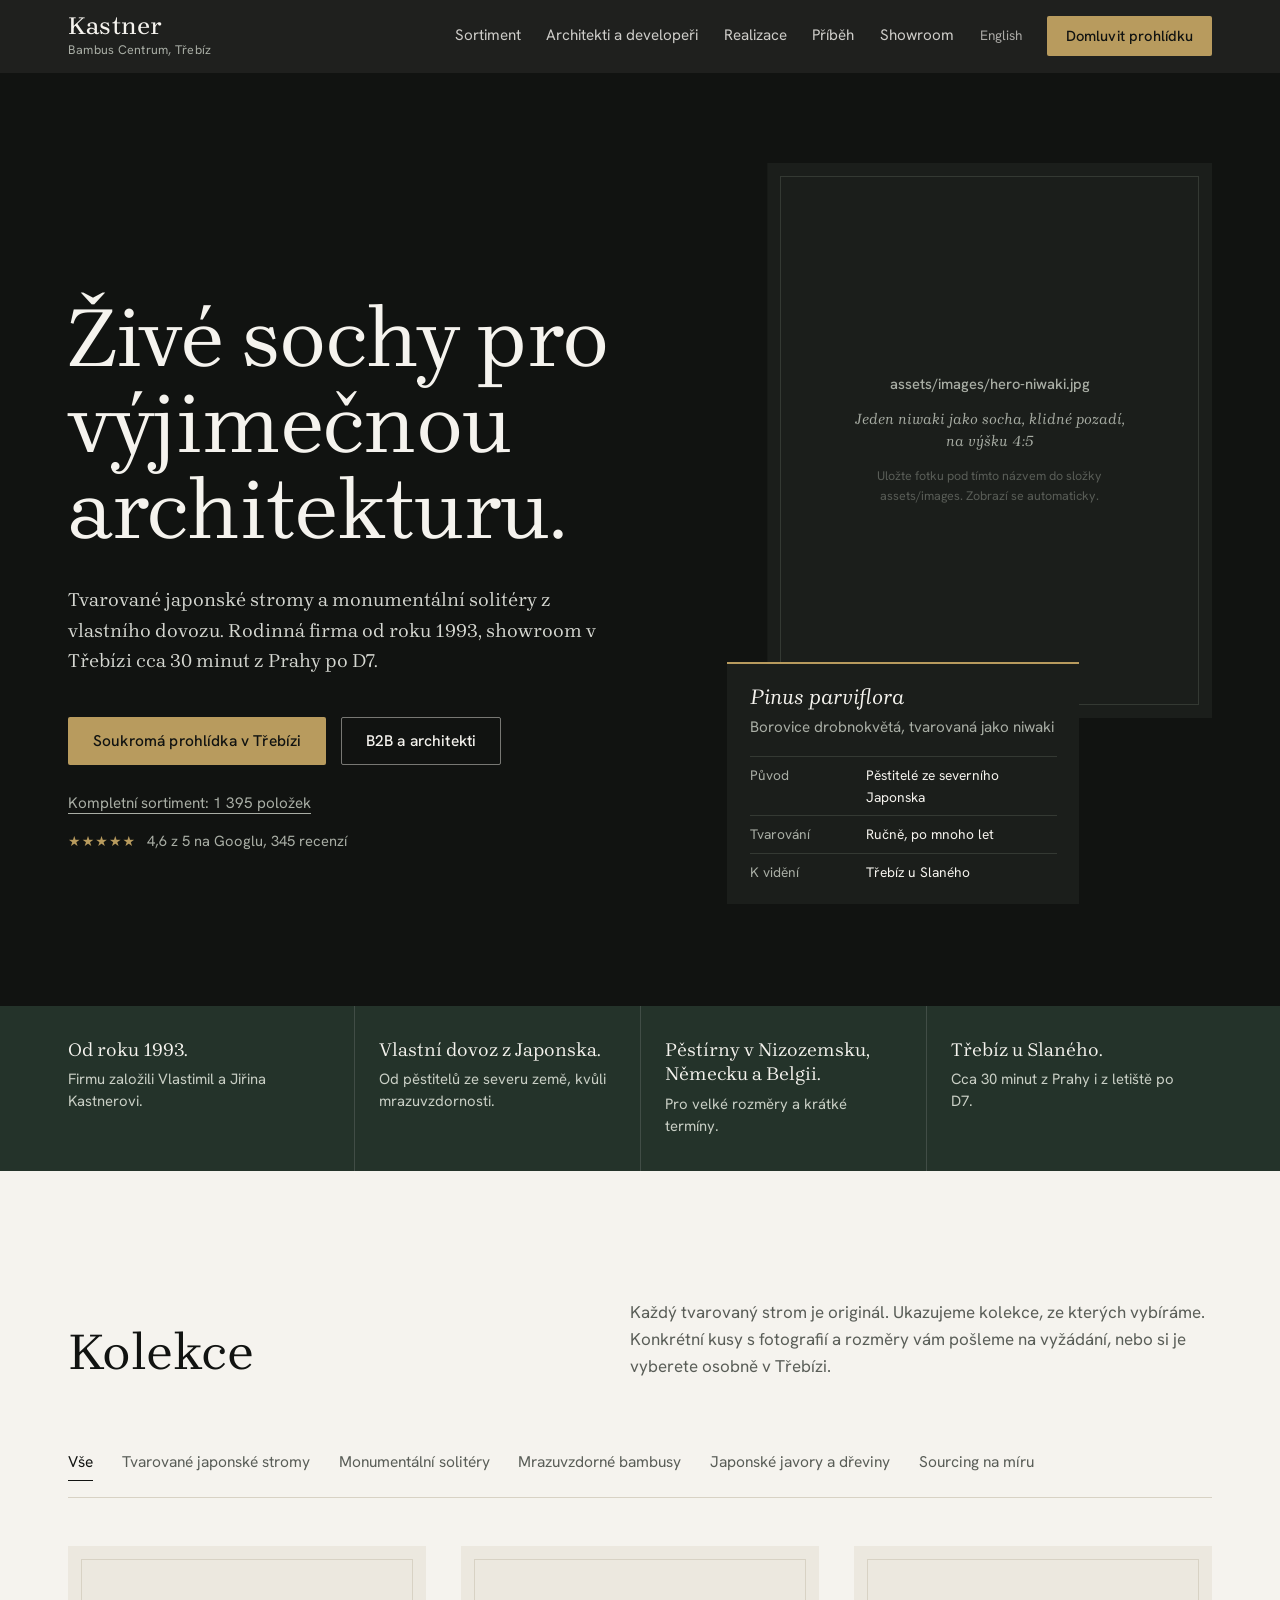
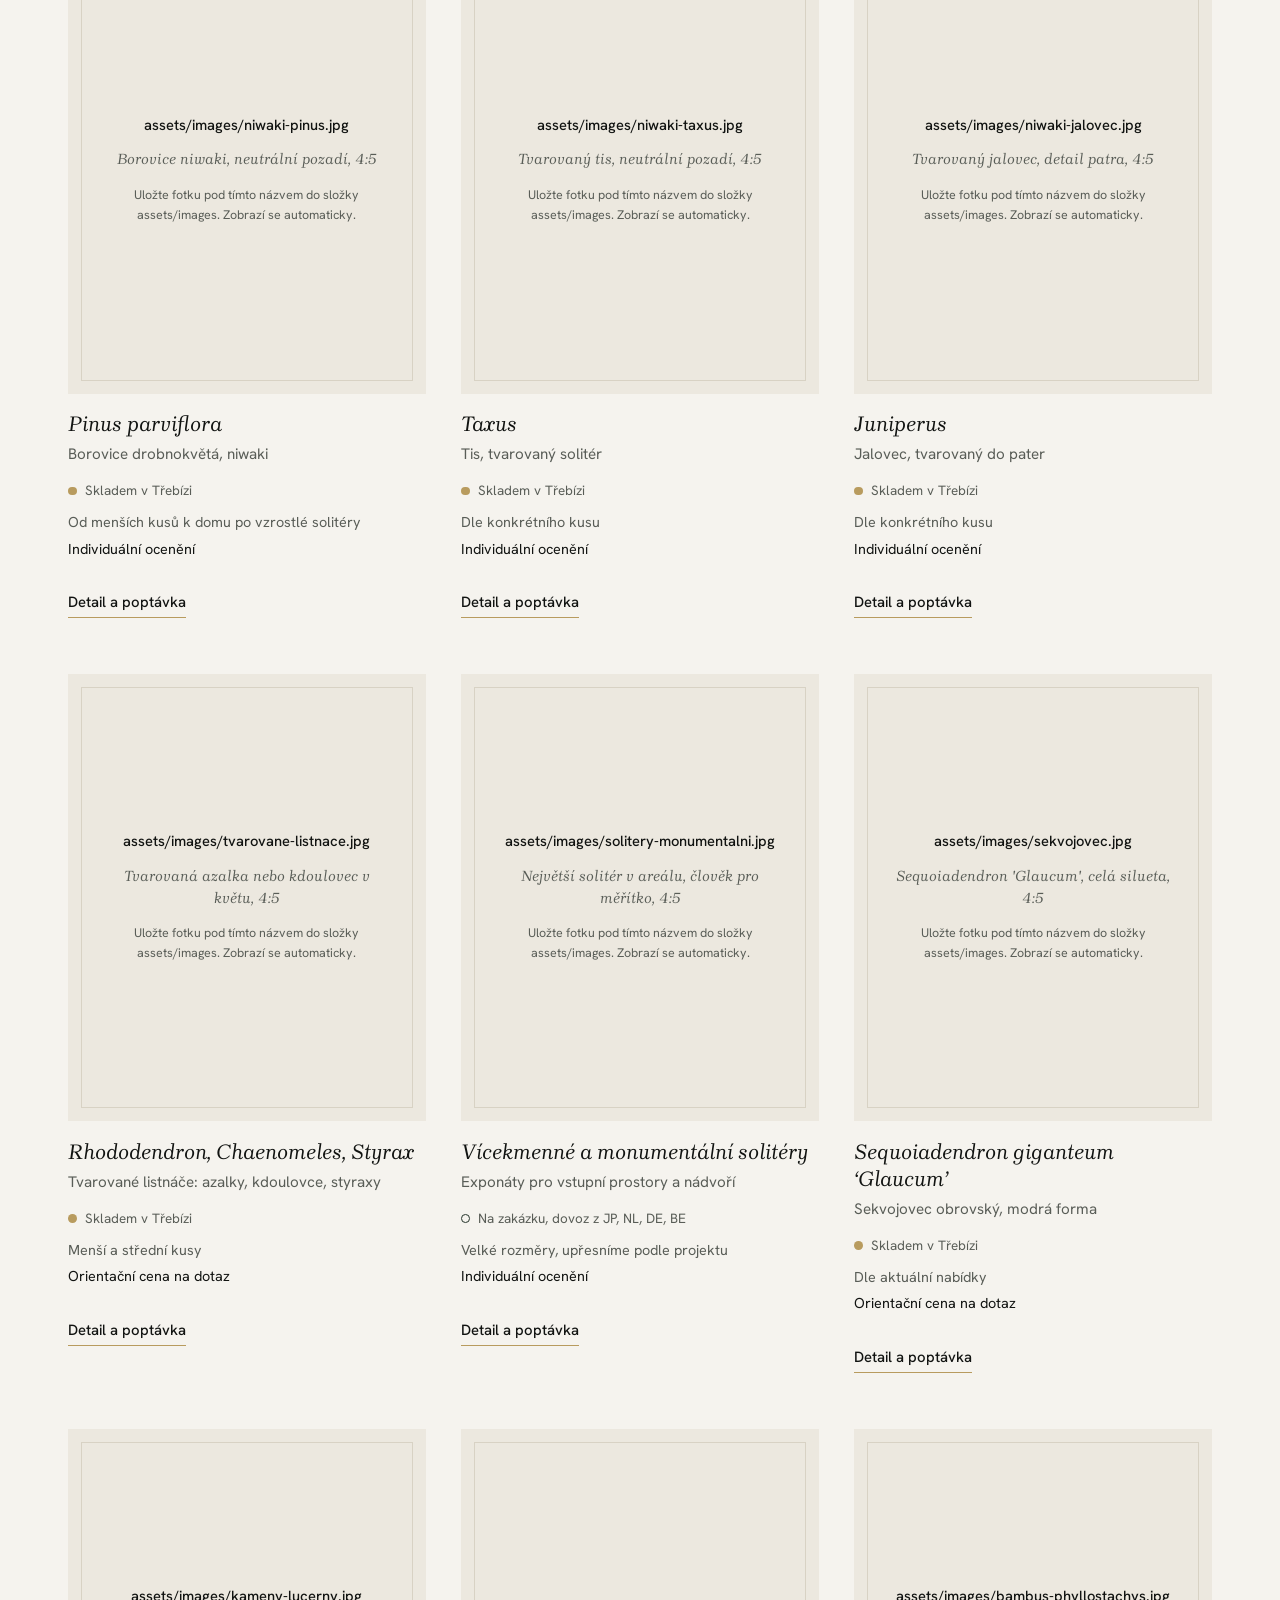
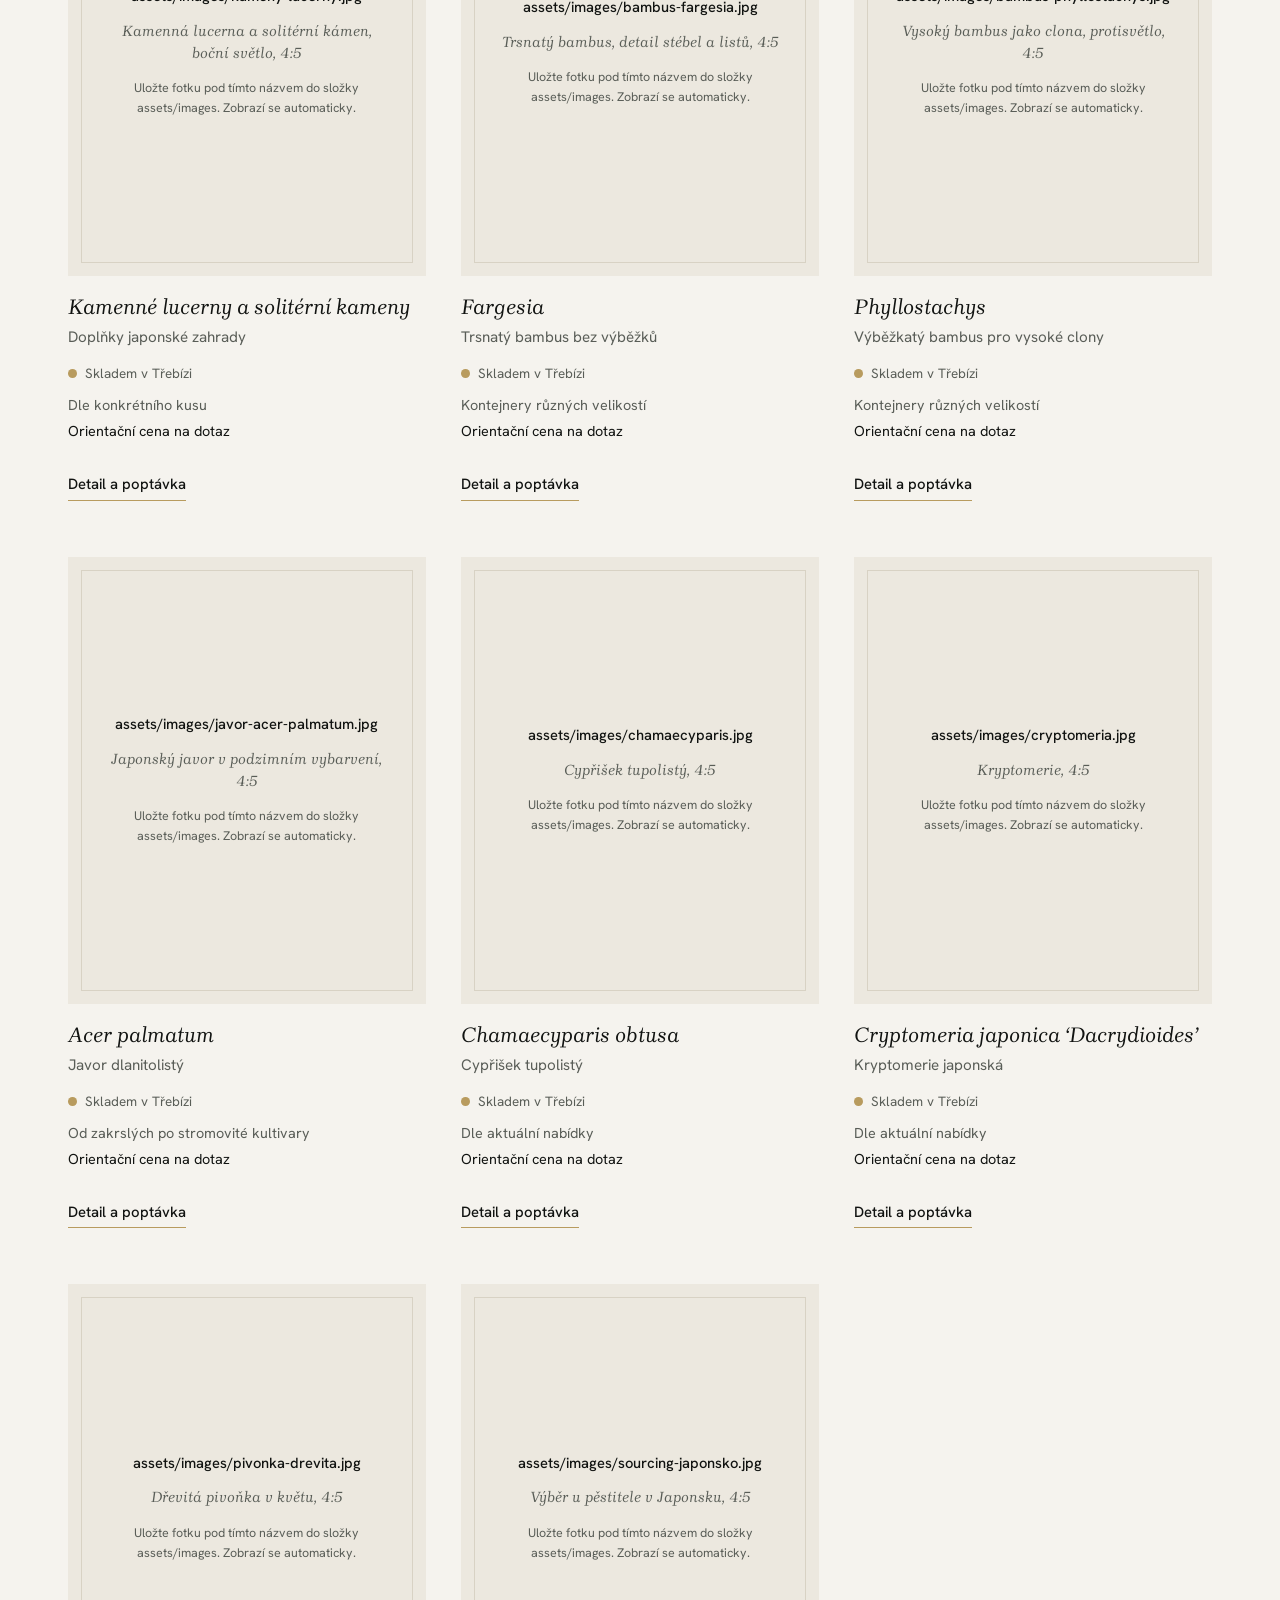
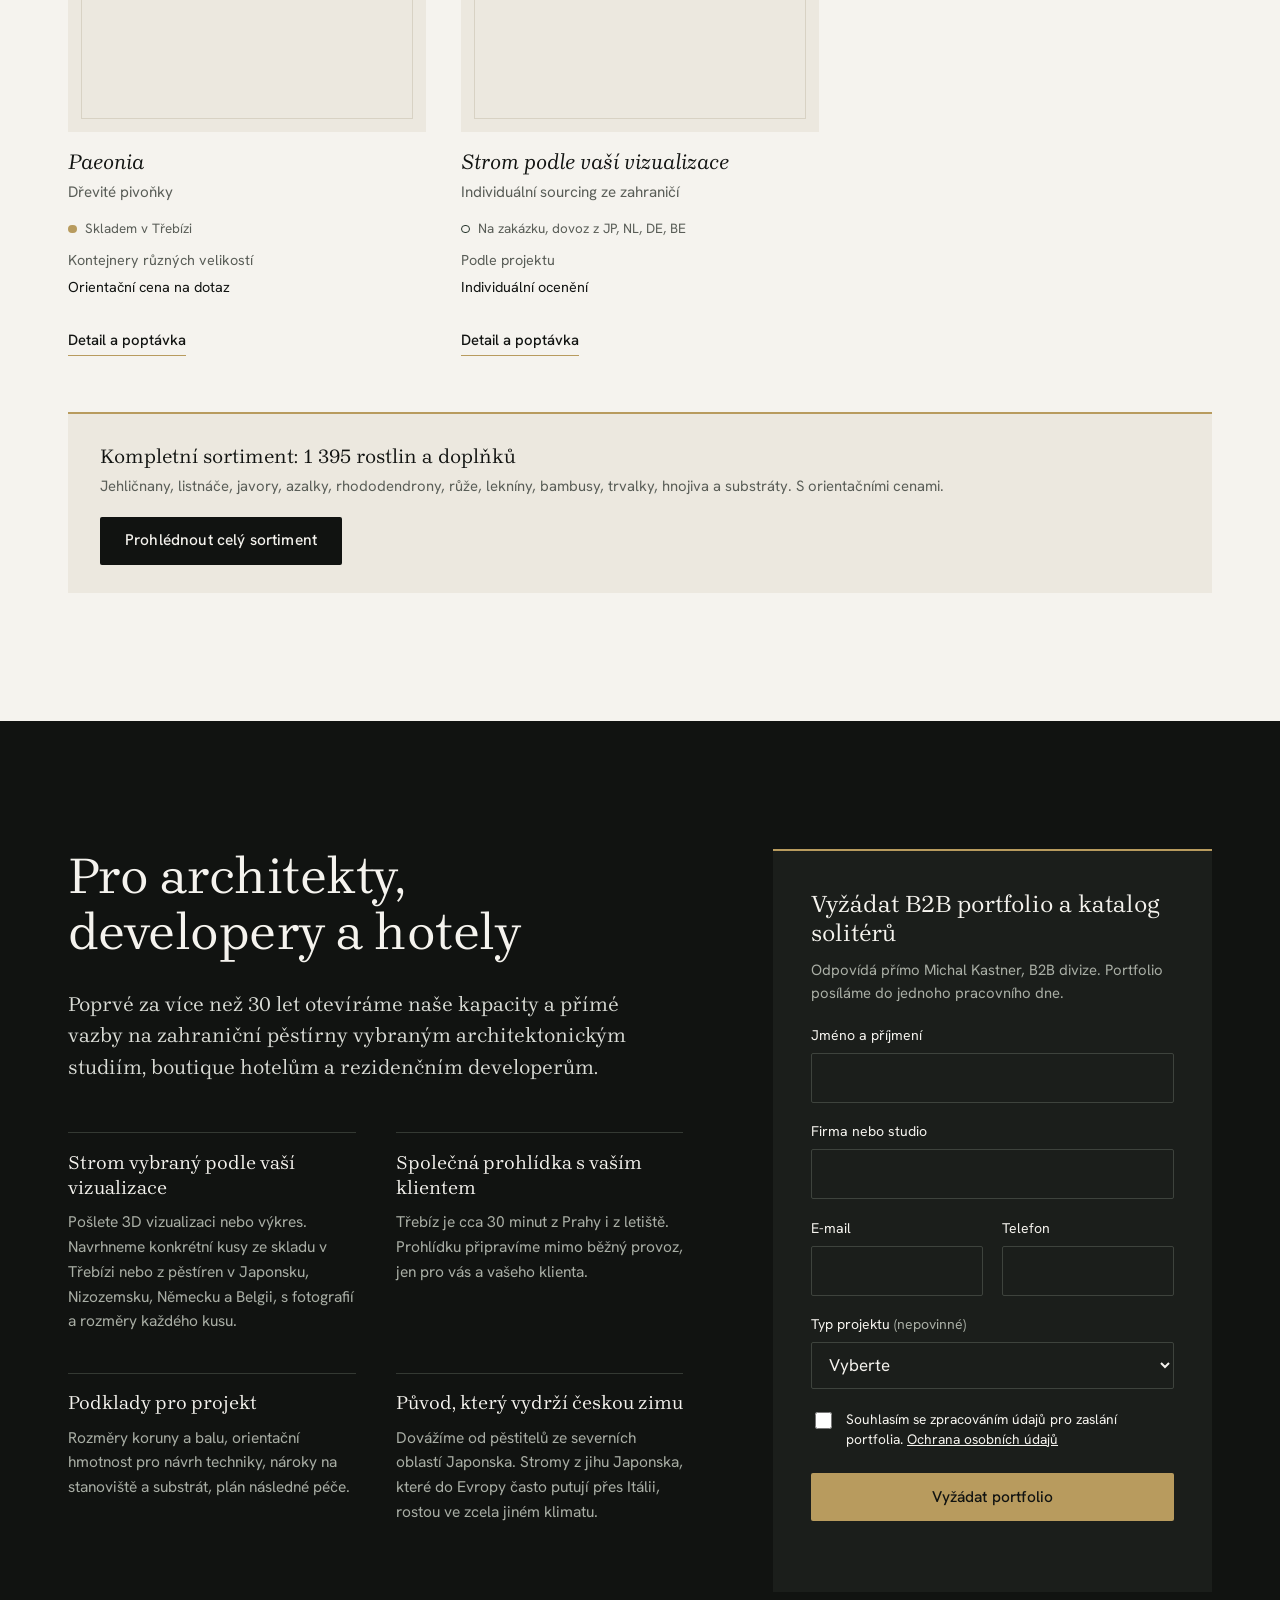
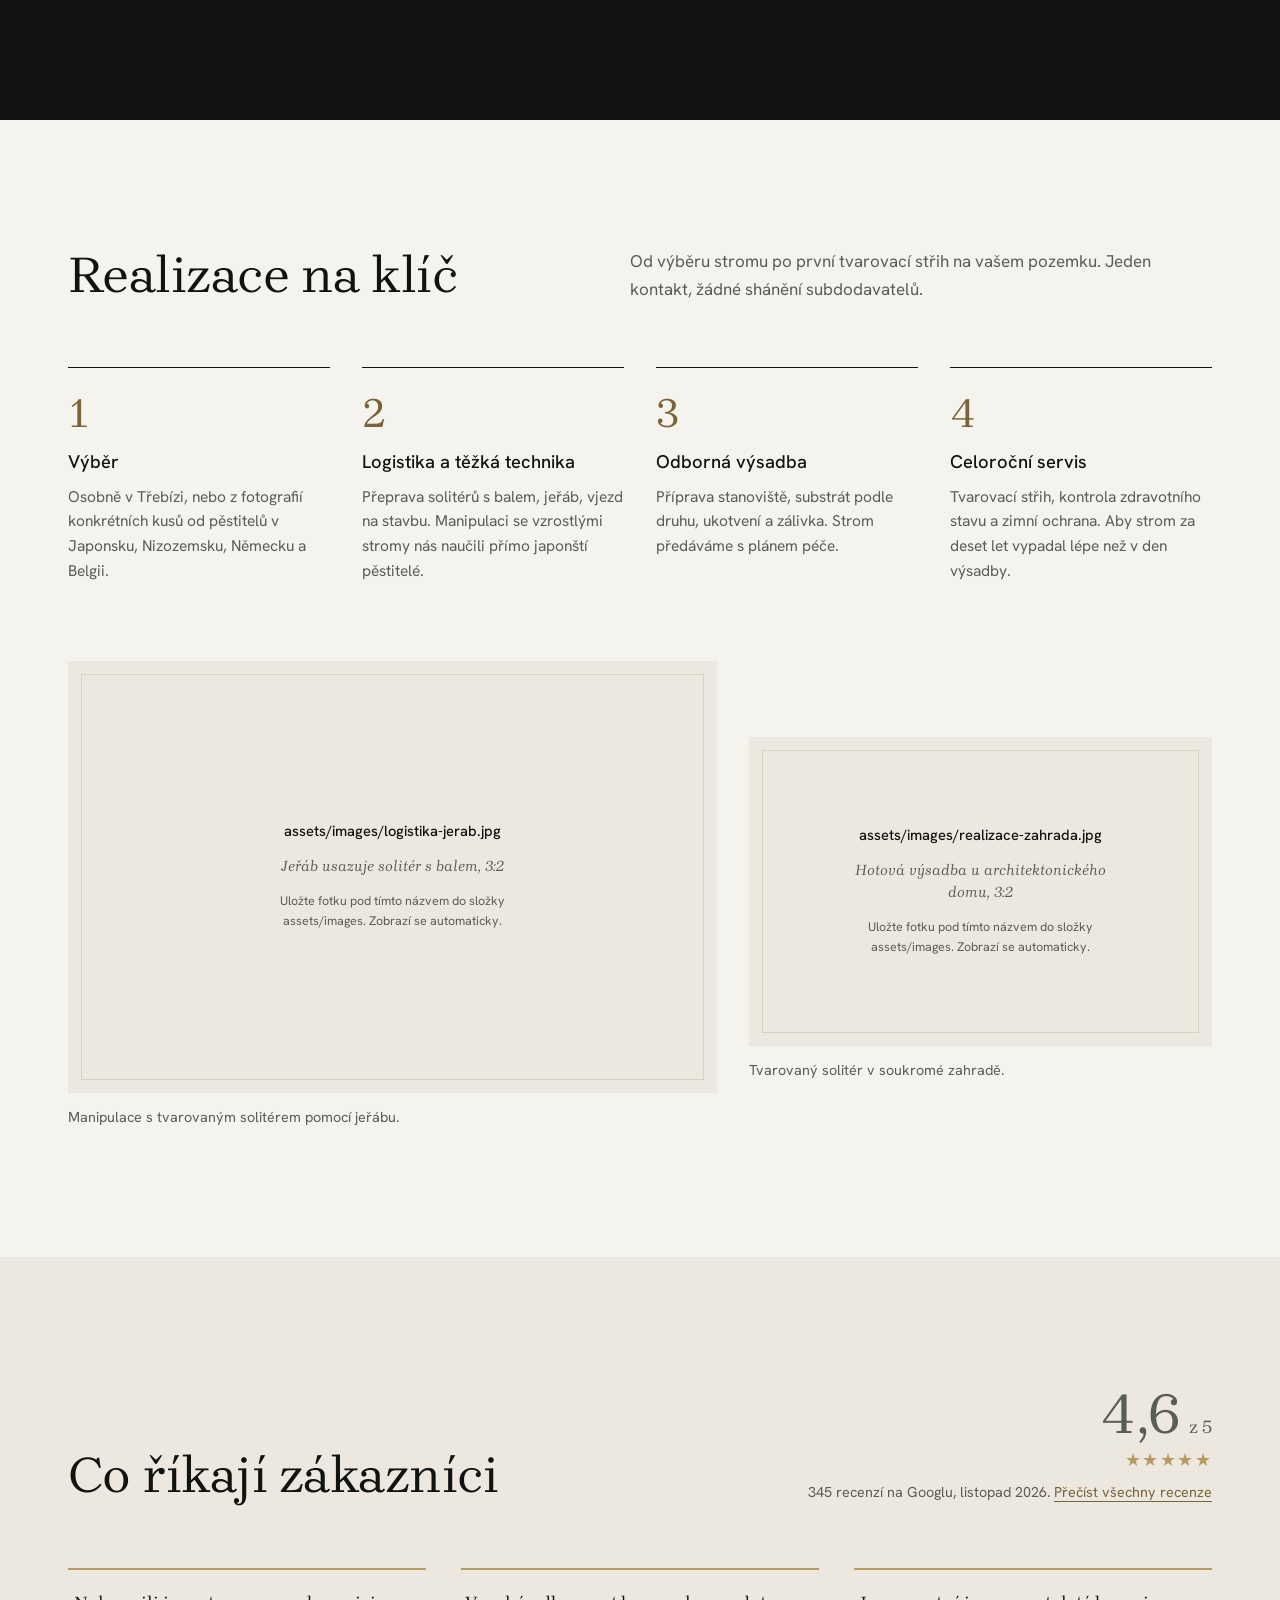
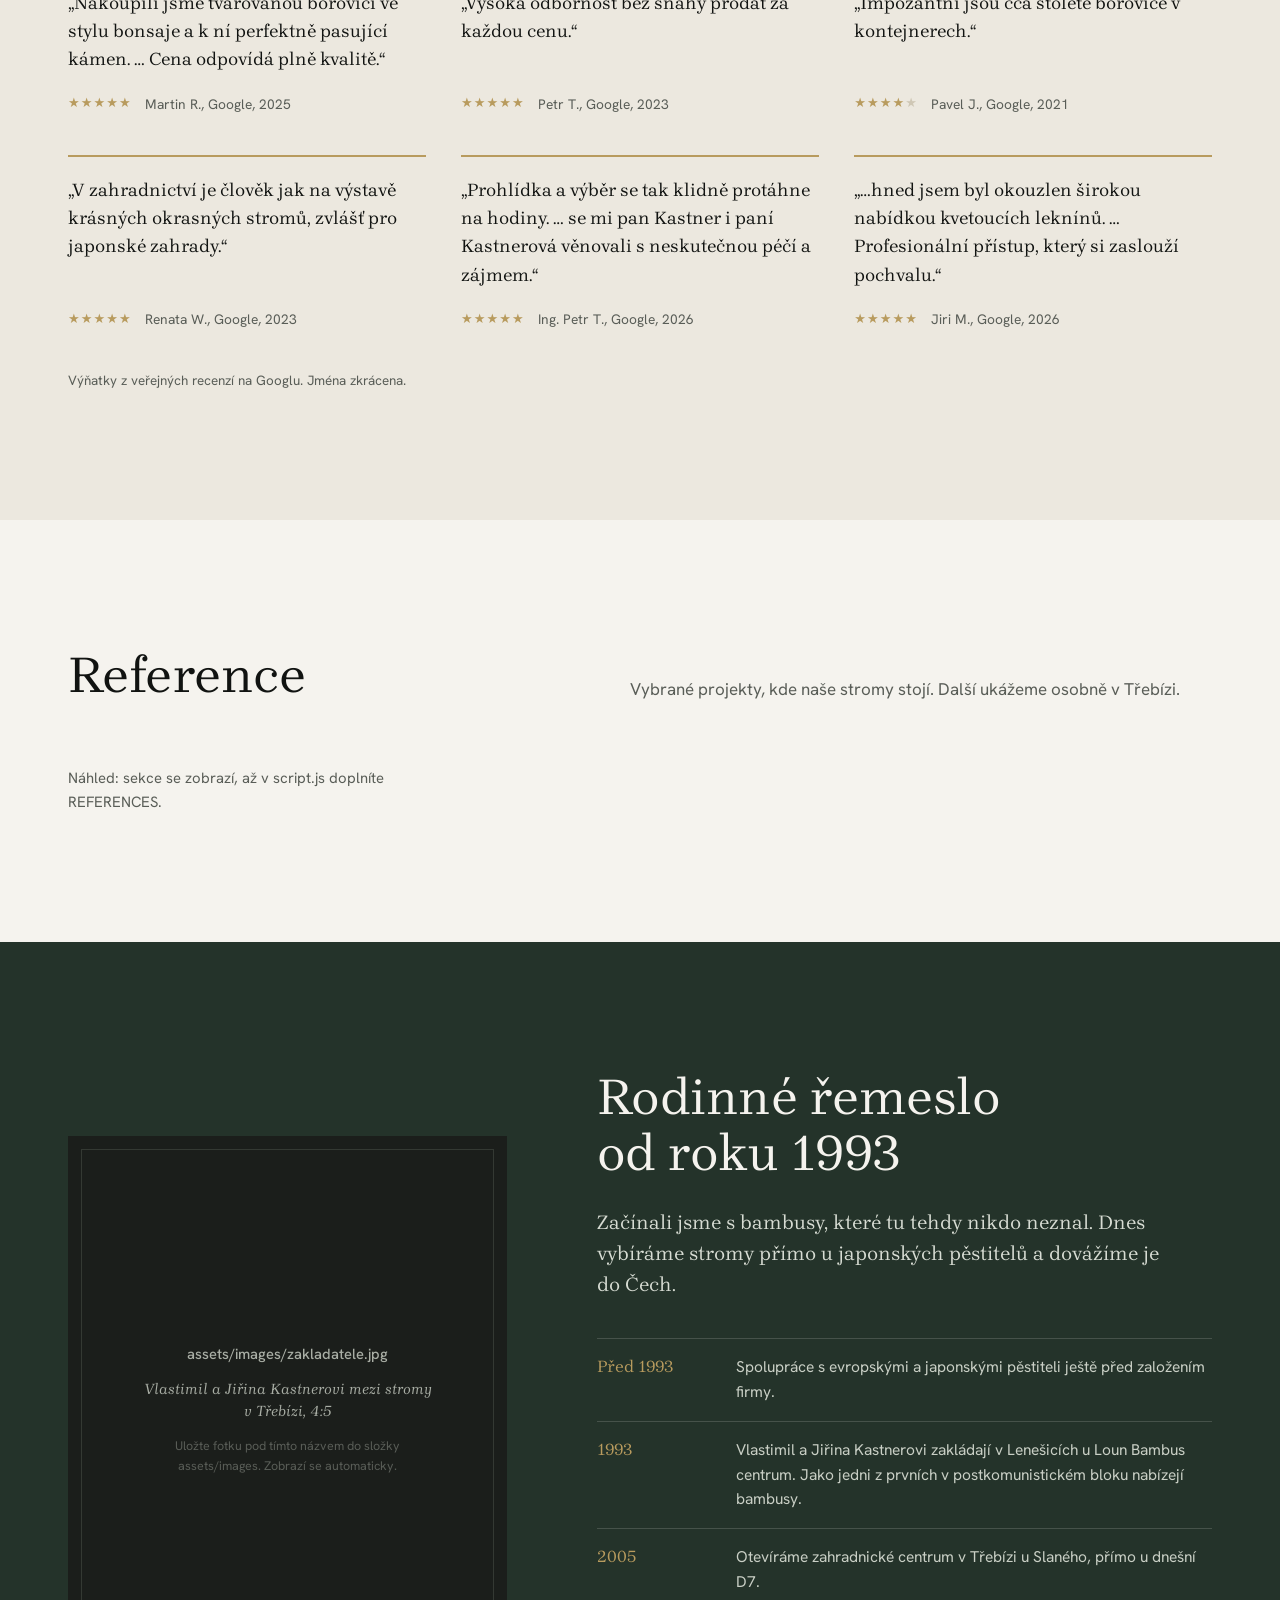
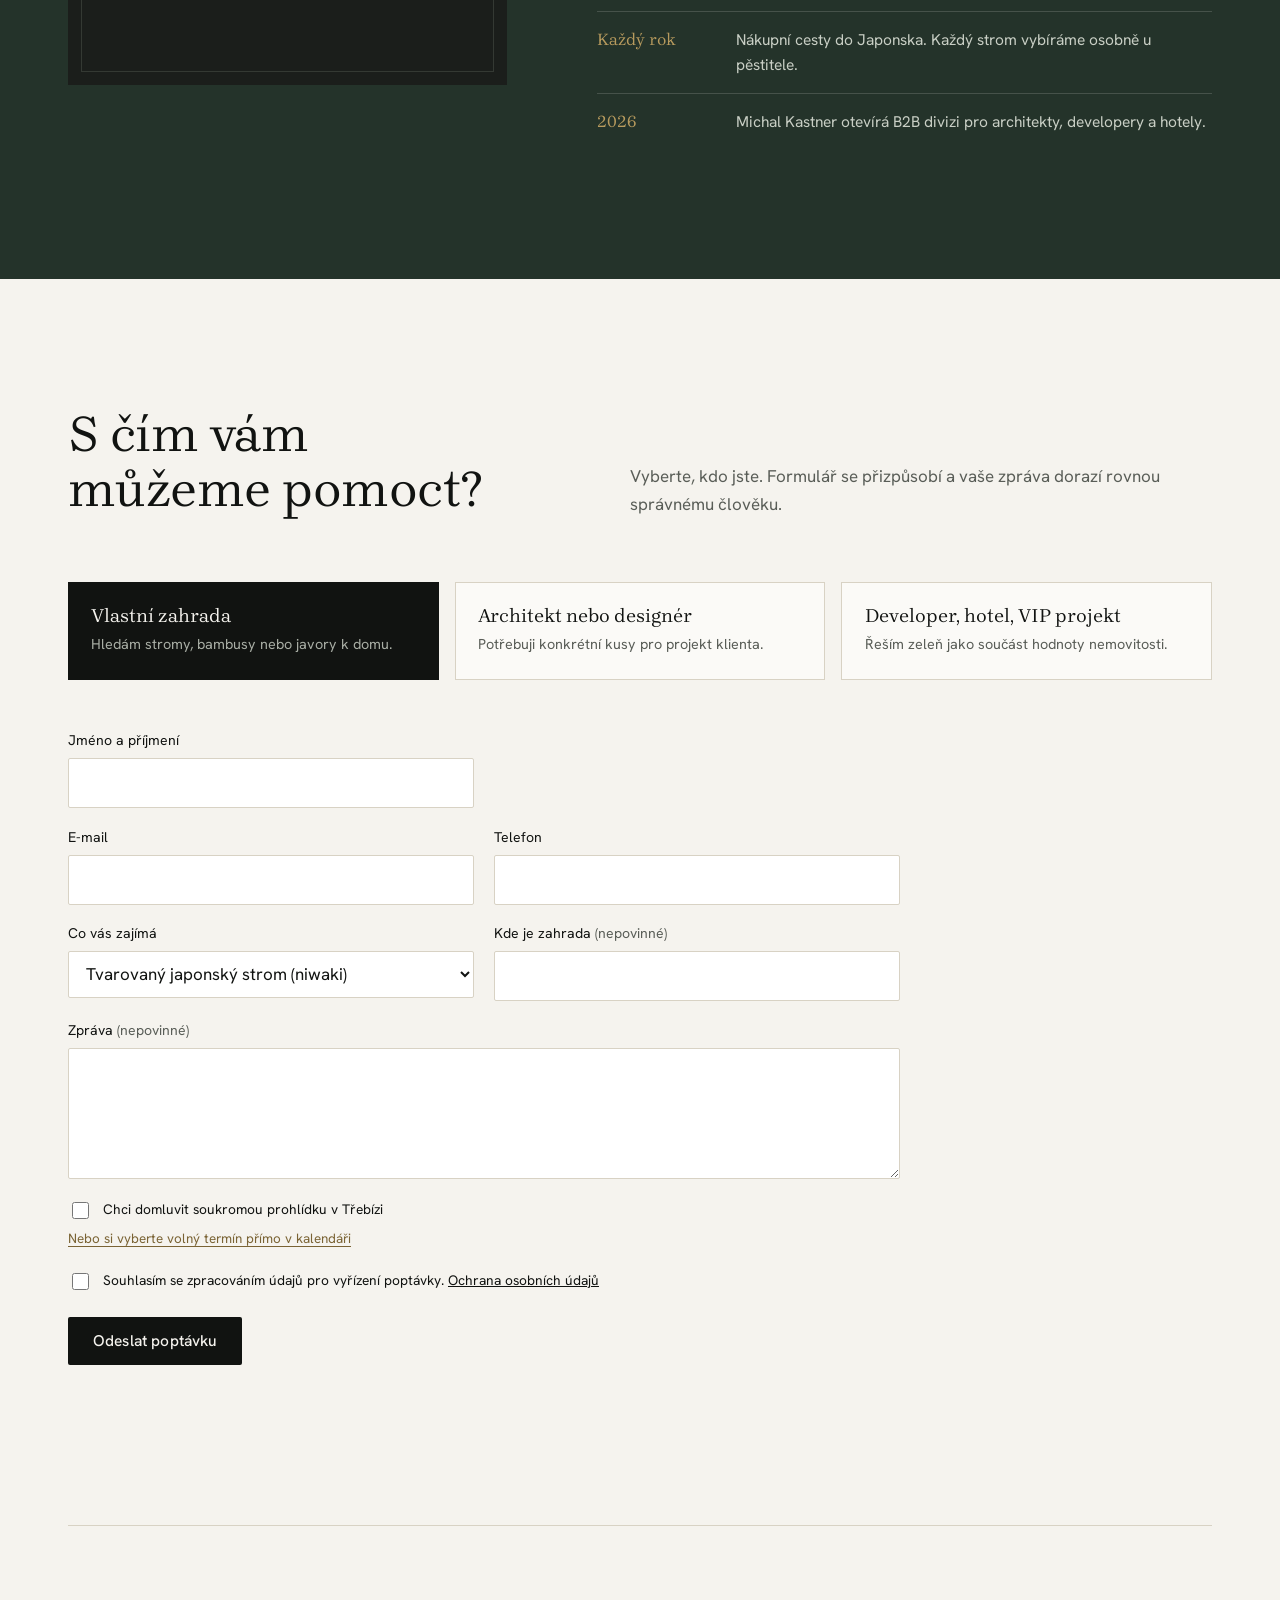
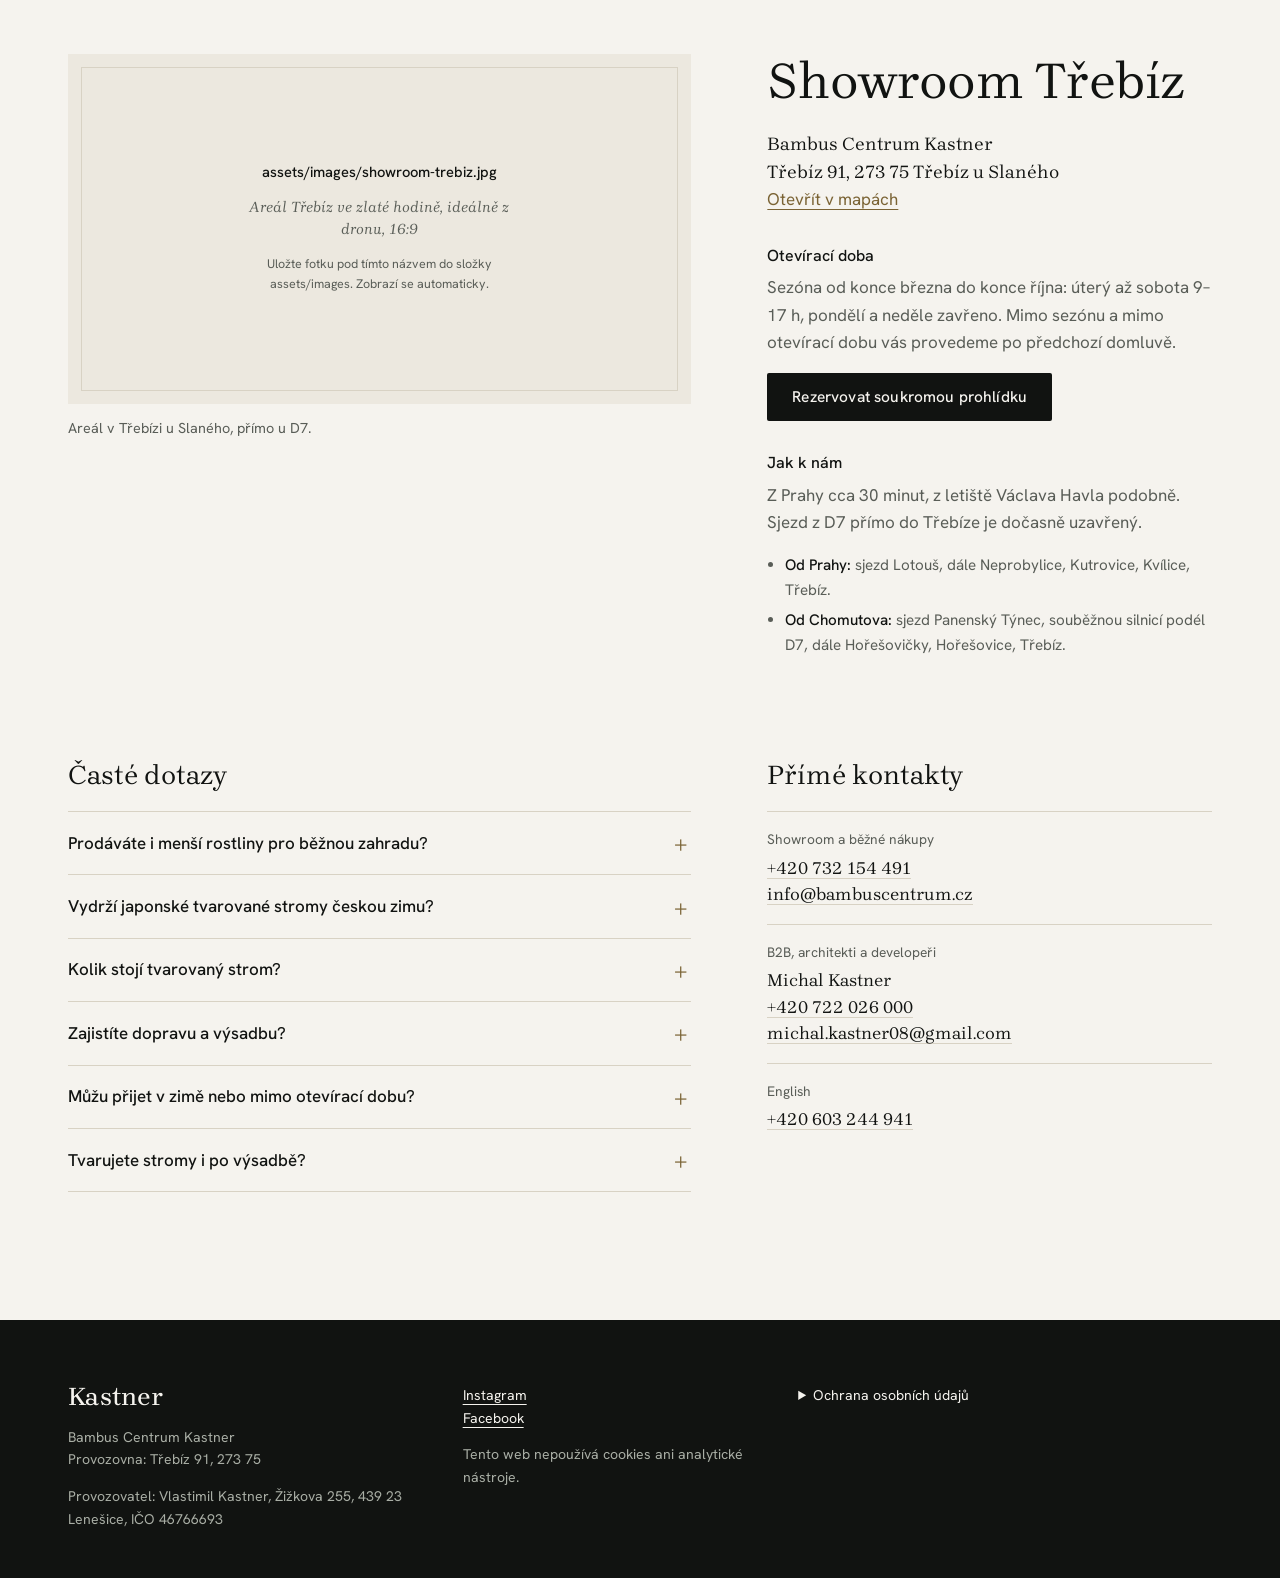
==== commit a714d1b7: "Recenze z Googlu (4,6 z 5, 345 recenzí) na úvodní stránce CZ/EN Co-Authored-By: Claude Opus 5.5 <nor" ====
--- a/index.html
+++ b/index.html
@@ -75,6 +75,7 @@
             <a class="btn btn-ghost" href="#b2b">B2B a architekti</a>
           </div>
           <a class="hero-browse" href="sortiment.html">Kompletní sortiment: 1 395 položek</a>
+          <a class="hero-proof" href="#recenze"><span class="stars" aria-hidden="true">★★★★★</span> 4,6 z 5 na Googlu, 345 recenzí</a>
         </div>
 
         <figure class="exhibit hero-exhibit">
@@ -239,6 +240,46 @@
             <figcaption class="caption">Tvarovaný solitér v soukromé zahradě.</figcaption>
           </figure>
         </div>
+      </div>
+    </section>
+
+    <!-- RECENZE (výňatky z Google recenzí, stav 21. 11. 2026) -->
+    <section class="section section-sand reviews" id="recenze" aria-labelledby="recenze-title">
+      <div class="wrap">
+        <div class="section-head">
+          <h2 id="recenze-title">Co říkají zákazníci</h2>
+          <div class="rating">
+            <p class="rating-score"><span class="rating-num">4,6</span> z 5 <span class="stars" role="img" aria-label="Průměrné hodnocení 4,6 z 5">★★★★★<span class="stars-off"></span></span></p>
+            <p class="rating-meta">345 recenzí na Googlu, listopad 2026. <a class="link" href="https://www.google.com/maps?cid=12804683409648907713" target="_blank" rel="noopener">Přečíst všechny recenze</a></p>
+          </div>
+        </div>
+        <ul class="review-list">
+          <li class="review">
+            <blockquote><p>„Nakoupili jsme tvarovanou borovici ve stylu bonsaje a k ní perfektně pasující kámen. … Cena odpovídá plně kvalitě.“</p></blockquote>
+            <p class="review-by"><span class="stars" role="img" aria-label="5 z 5 hvězdiček">★★★★★<span class="stars-off"></span></span><span>Martin R., Google, 2025</span></p>
+          </li>
+          <li class="review">
+            <blockquote><p>„Vysoká odbornost bez snahy prodat za každou cenu.“</p></blockquote>
+            <p class="review-by"><span class="stars" role="img" aria-label="5 z 5 hvězdiček">★★★★★<span class="stars-off"></span></span><span>Petr T., Google, 2023</span></p>
+          </li>
+          <li class="review">
+            <blockquote><p>„Impozantní jsou cca stoleté borovice v kontejnerech.“</p></blockquote>
+            <p class="review-by"><span class="stars" role="img" aria-label="4 z 5 hvězdiček">★★★★<span class="stars-off">★</span></span><span>Pavel J., Google, 2021</span></p>
+          </li>
+          <li class="review">
+            <blockquote><p>„V zahradnictví je člověk jak na výstavě krásných okrasných stromů, zvlášť pro japonské zahrady.“</p></blockquote>
+            <p class="review-by"><span class="stars" role="img" aria-label="5 z 5 hvězdiček">★★★★★<span class="stars-off"></span></span><span>Renata W., Google, 2023</span></p>
+          </li>
+          <li class="review">
+            <blockquote><p>„Prohlídka a výběr se tak klidně protáhne na hodiny. … se mi pan Kastner i paní Kastnerová věnovali s neskutečnou péčí a zájmem.“</p></blockquote>
+            <p class="review-by"><span class="stars" role="img" aria-label="5 z 5 hvězdiček">★★★★★<span class="stars-off"></span></span><span>Ing. Petr T., Google, 2026</span></p>
+          </li>
+          <li class="review">
+            <blockquote><p>„…hned jsem byl okouzlen širokou nabídkou kvetoucích leknínů. … Profesionální přístup, který si zaslouží pochvalu.“</p></blockquote>
+            <p class="review-by"><span class="stars" role="img" aria-label="5 z 5 hvězdiček">★★★★★<span class="stars-off"></span></span><span>Jiri M., Google, 2026</span></p>
+          </li>
+        </ul>
+        <p class="note reviews-note">Výňatky z veřejných recenzí na Googlu. Jména zkrácena.</p>
       </div>
     </section>
 
--- a/styles.css
+++ b/styles.css
@@ -551,6 +551,7 @@
 .price-table td { padding: .5rem .6rem .5rem 0; border-bottom: 1px solid var(--line); }
 .price-table td:last-child, .price-table th:last-child { text-align: right; padding-right: 0; white-space: nowrap; }
 .modal-desc.long { max-height: 18rem; overflow-y: auto; padding-right: .5rem; font-size: .95rem; }
+.page-sortiment .modal-photo { background: var(--alabaster-2); align-self: stretch; display: flex; align-items: center; }
 .page-sortiment .modal-photo .photo { height: auto; }
 .page-sortiment .modal-inner { align-items: start; }
 
@@ -570,3 +571,26 @@
   .cards { grid-template-columns: repeat(2, minmax(0, 1fr)); gap: 1.8rem 1rem; }
   .gallery { grid-template-columns: repeat(3, 1fr); }
 }
+
+/* ---------- Recenze ---------- */
+.section-sand { background: var(--alabaster-2); }
+.stars { color: var(--bronze); letter-spacing: .08em; font-size: .95em; }
+.stars-off { color: #CFC7B5; }
+.rating { justify-self: end; text-align: right; }
+.rating-score { margin: 0; font: 400 1.15rem/1.2 var(--serif); }
+.rating-num { font-size: clamp(2.6rem, 4.5vw, 3.6rem); line-height: 1; margin-right: .25rem; }
+.rating-score .stars { display: block; margin-top: .4rem; font-size: 1.15rem; }
+.rating-meta { margin-top: .6rem; font-size: .9rem; color: var(--muted); }
+.review-list { list-style: none; margin: 0; padding: 0; display: grid; grid-template-columns: repeat(3, minmax(0, 1fr)); gap: 2.5rem 2.2rem; }
+.review { display: flex; flex-direction: column; padding-top: 1.2rem; border-top: 2px solid var(--bronze); }
+.review blockquote { margin: 0; flex: 1; }
+.review blockquote p { font: 400 1.14rem/1.55 var(--serif); }
+.review-by { display: flex; flex-wrap: wrap; align-items: center; gap: .3rem .8rem; margin-top: 1.2rem; font-size: .86rem; color: var(--muted); }
+.reviews-note { margin-top: 2.5rem; font-size: .84rem; }
+.hero-proof { display: block; width: fit-content; margin-top: .8rem; font-size: .92rem; color: var(--muted-dark); text-decoration: none; }
+.hero-proof:hover { color: var(--alabaster); }
+.hero-proof .stars { margin-right: .4rem; }
+@media (prefers-reduced-motion: no-preference) { .hero-proof { animation: rise 1s .34s var(--ease) both; } }
+@media (max-width: 1080px) { .review-list { grid-template-columns: repeat(2, minmax(0, 1fr)); } }
+@media (max-width: 900px) { .rating { justify-self: start; text-align: left; } }
+@media (max-width: 760px) { .review-list { grid-template-columns: 1fr; } }
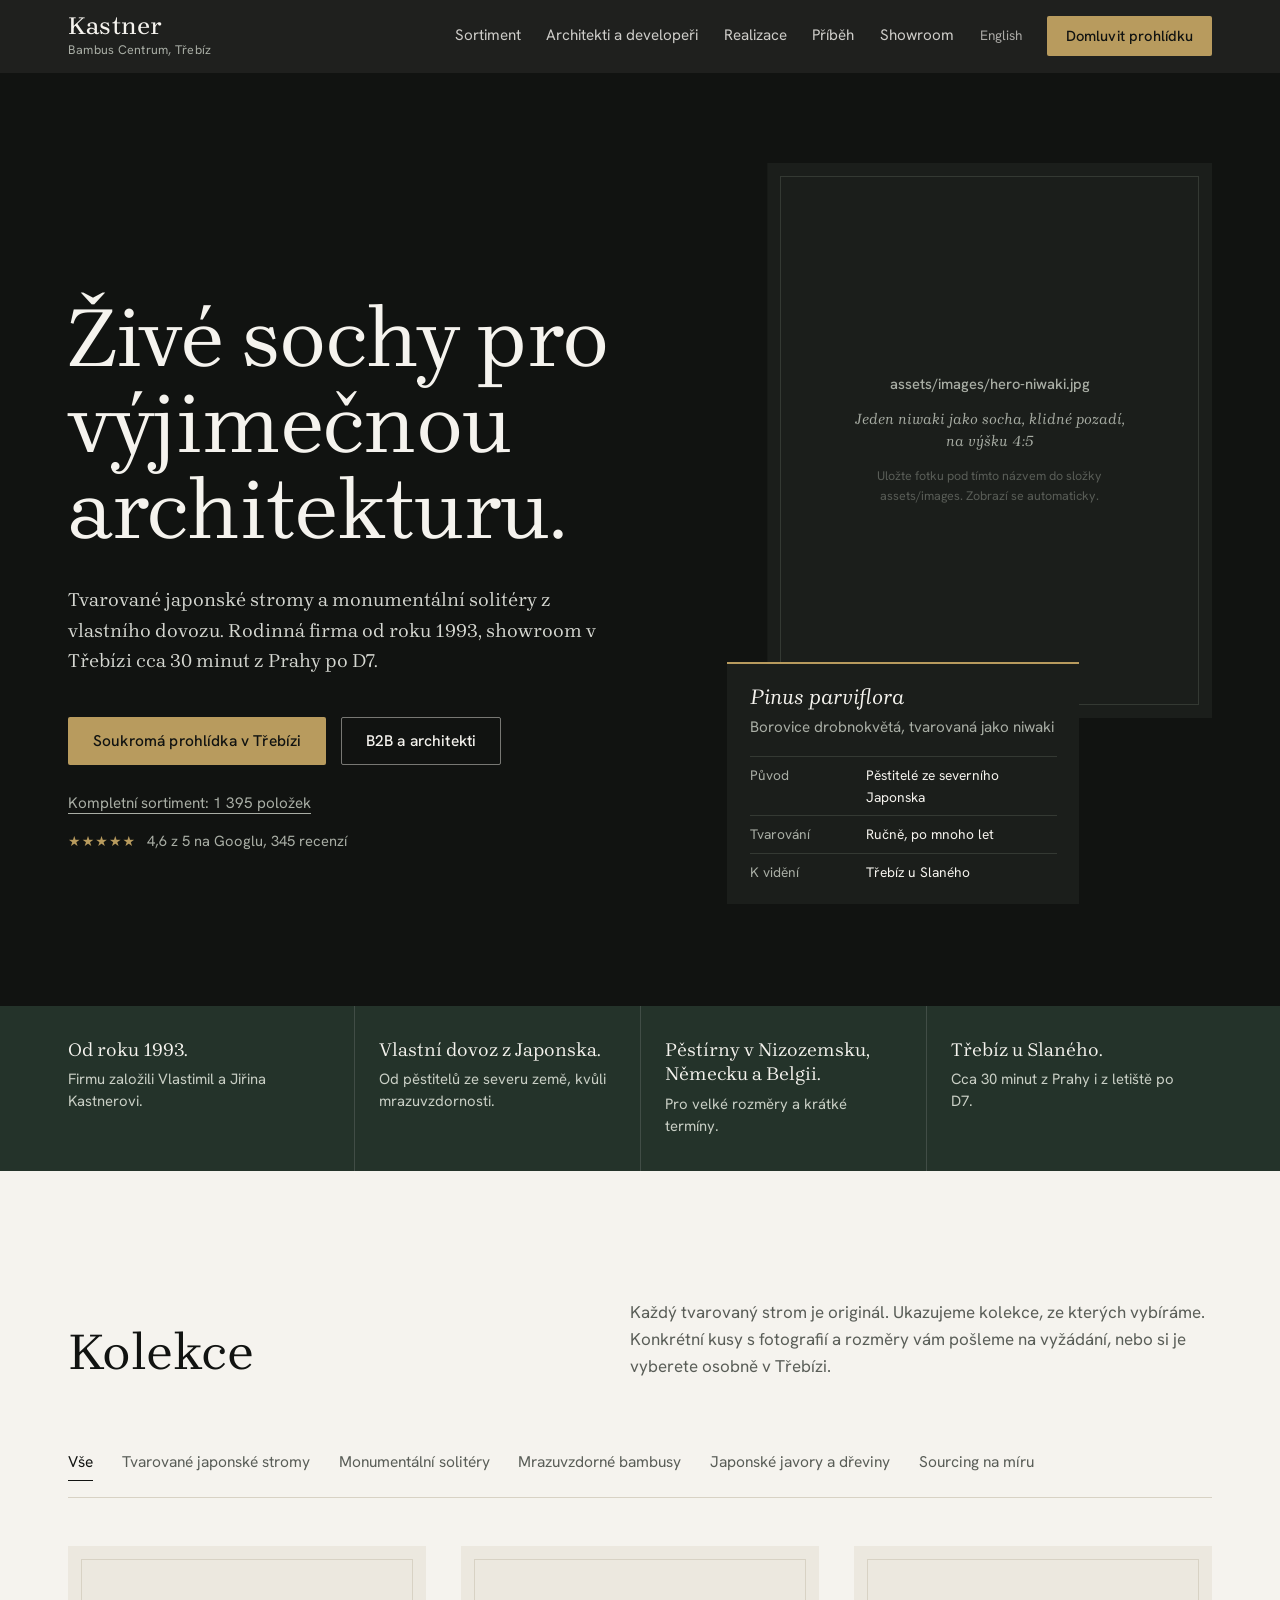
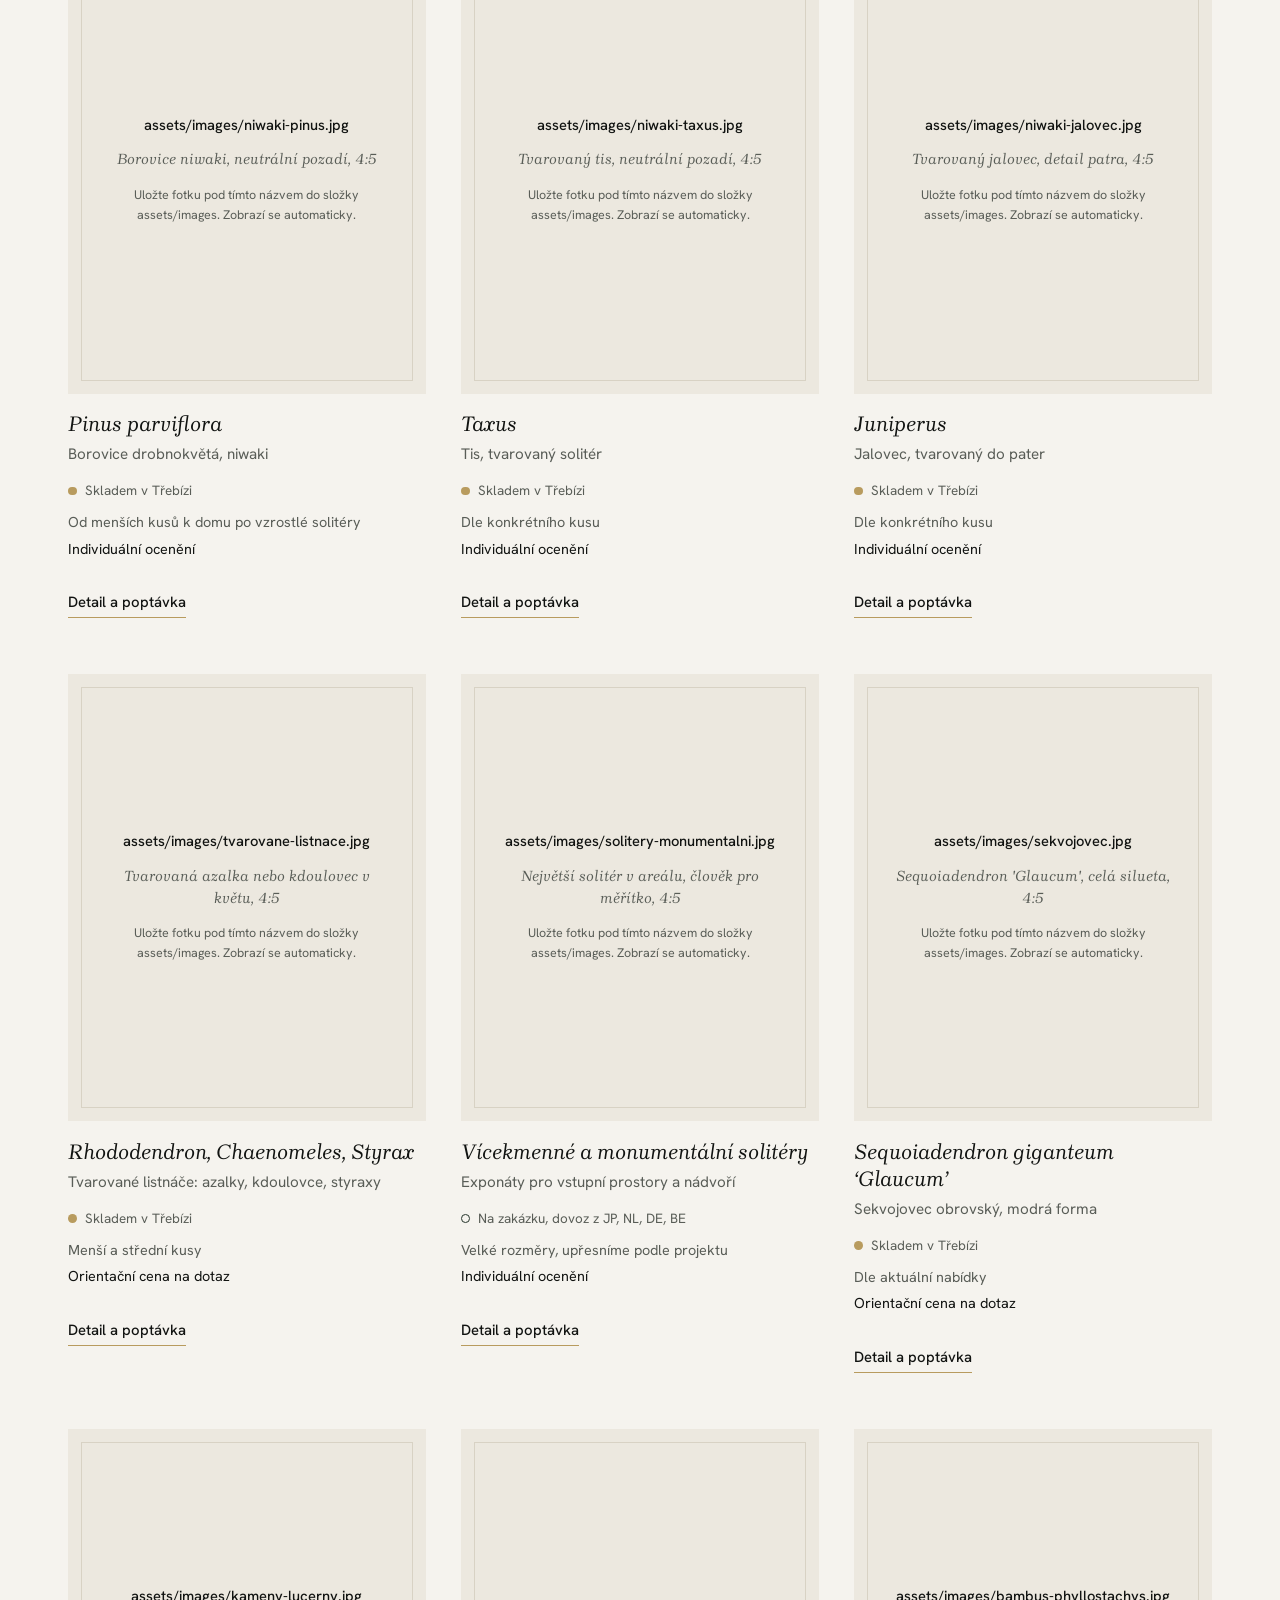
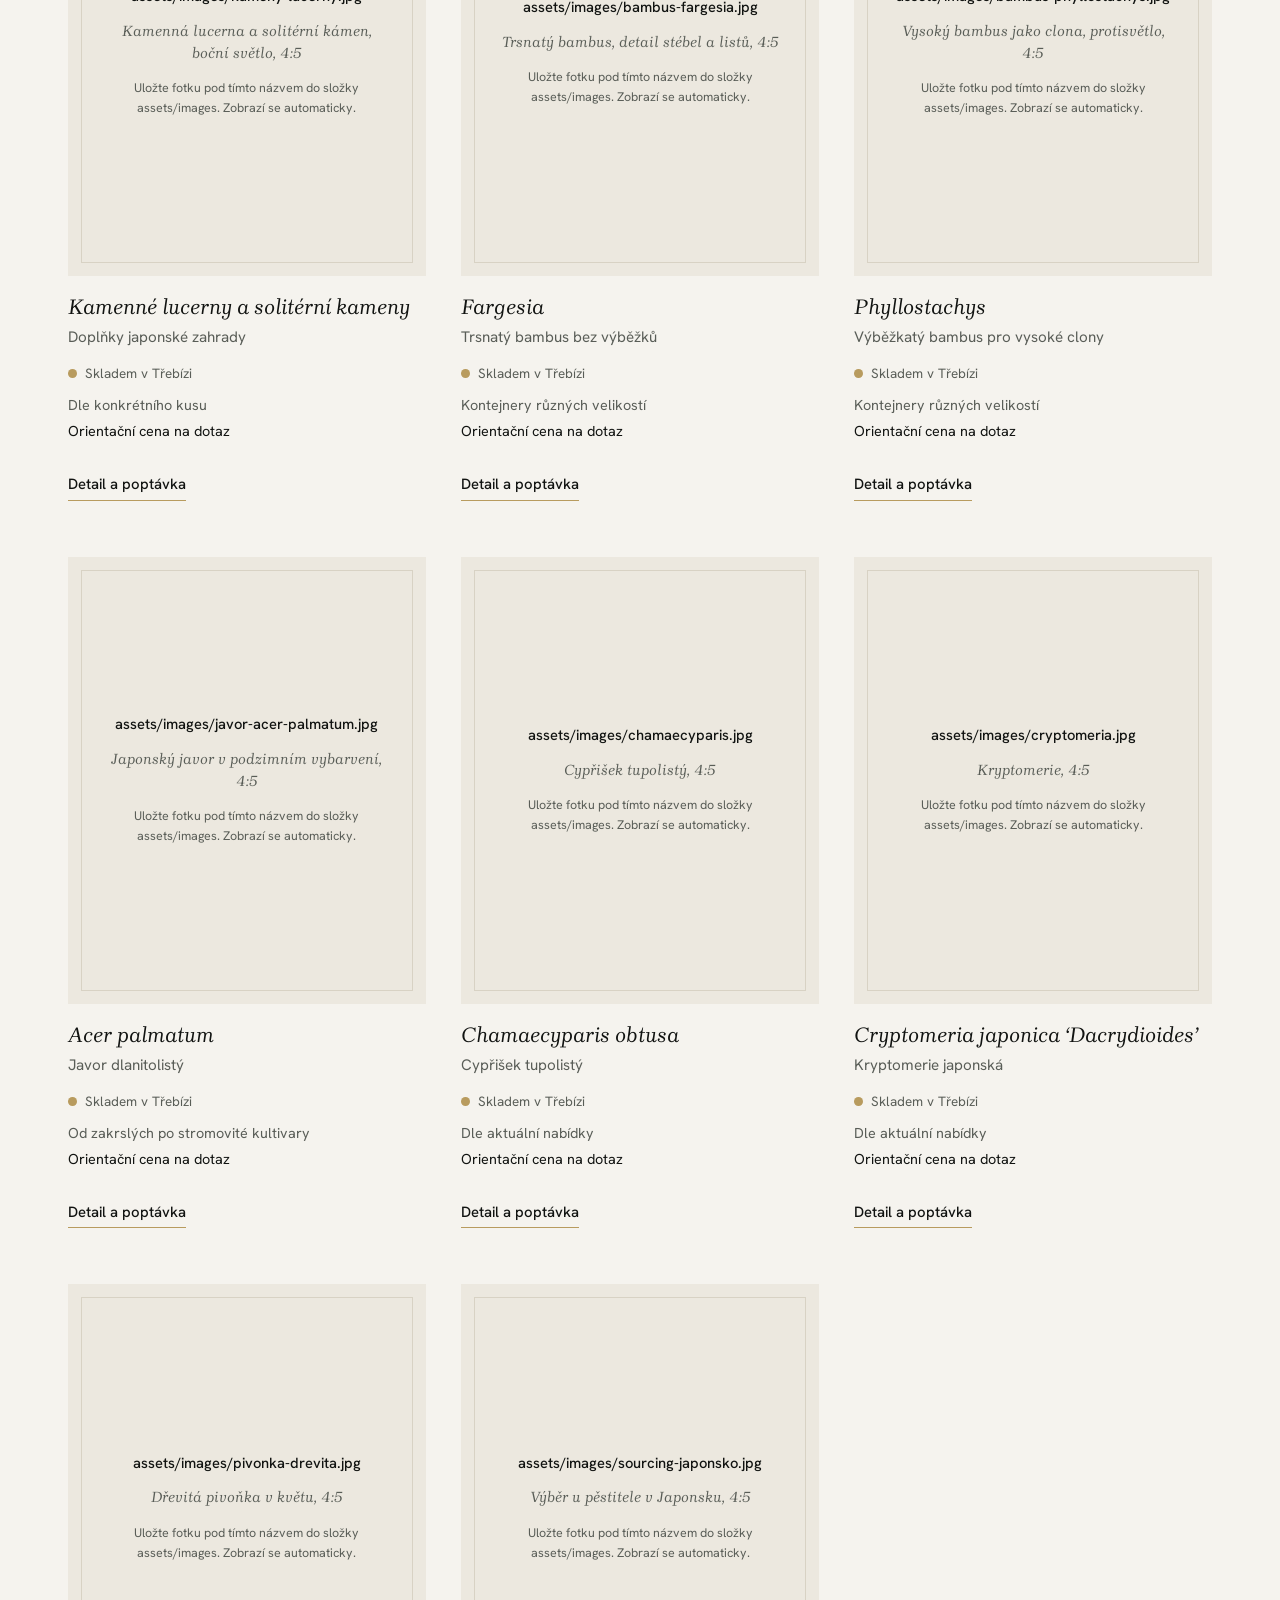
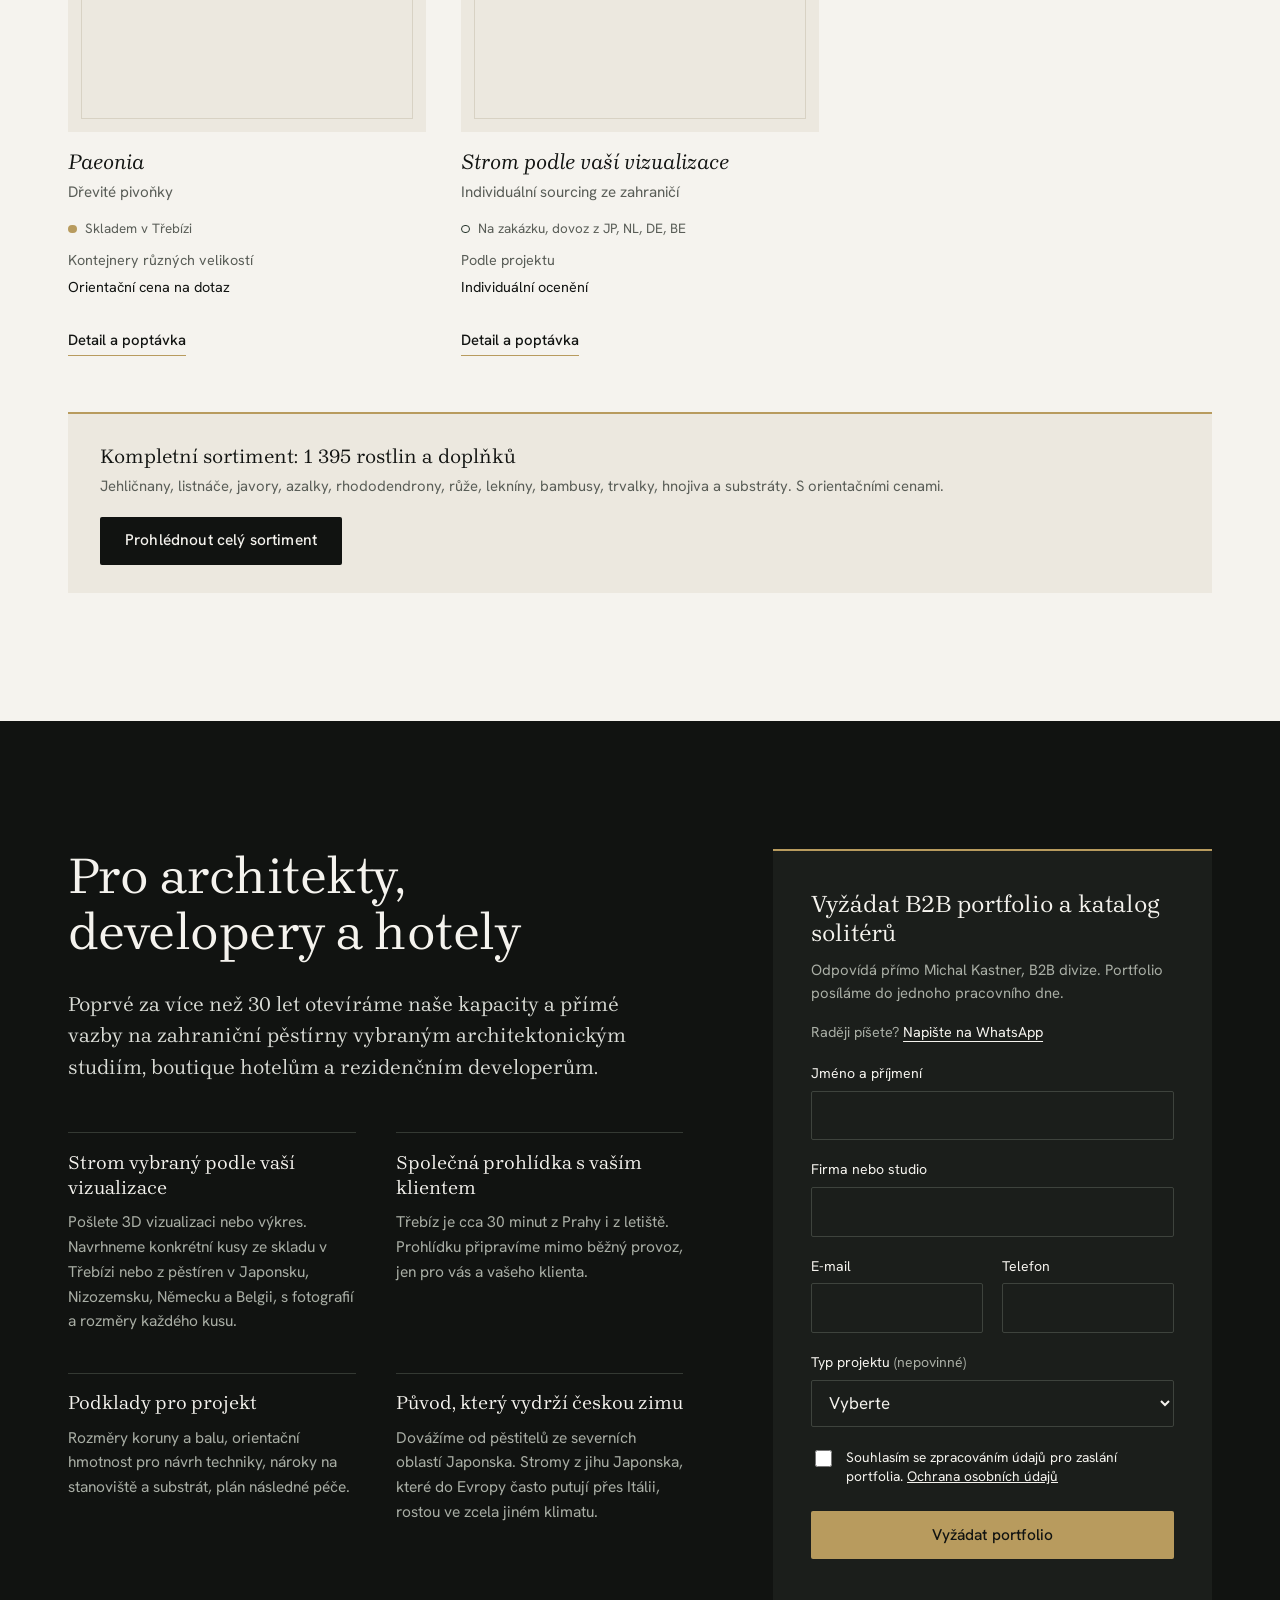
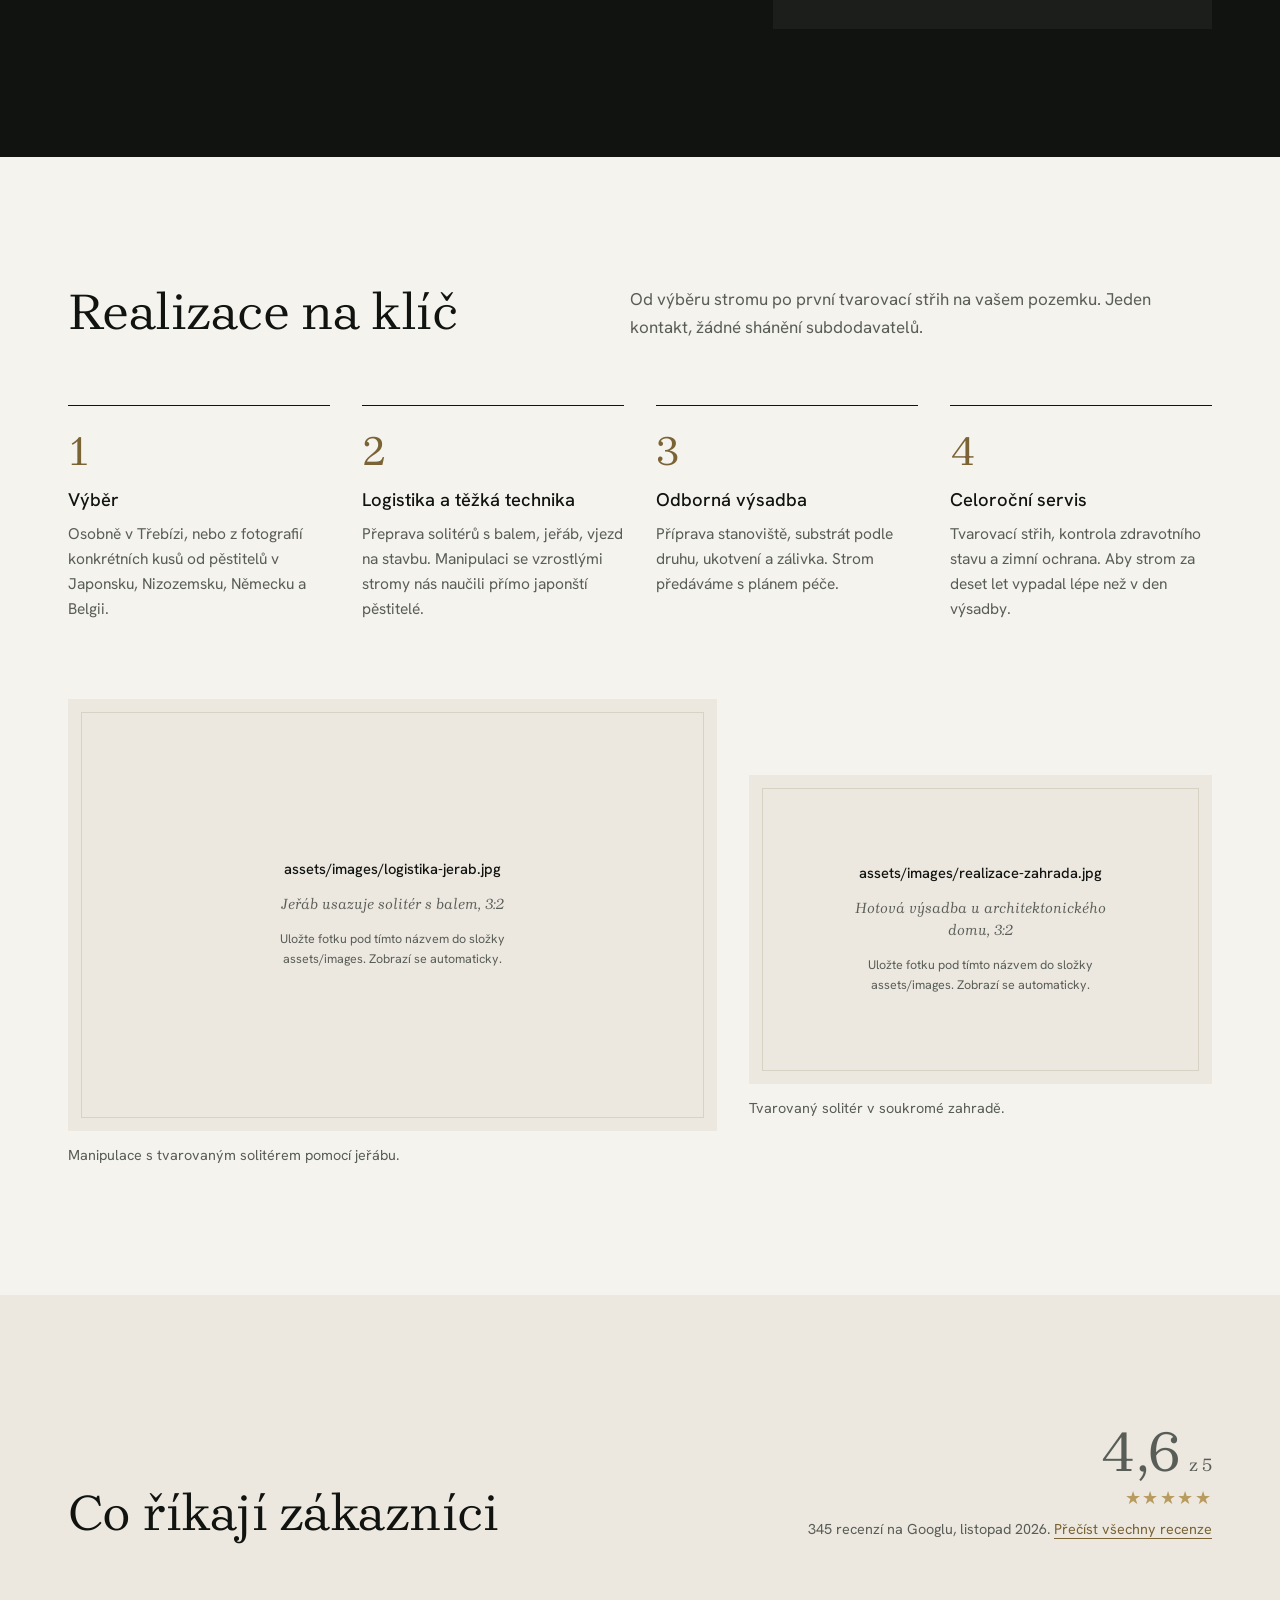
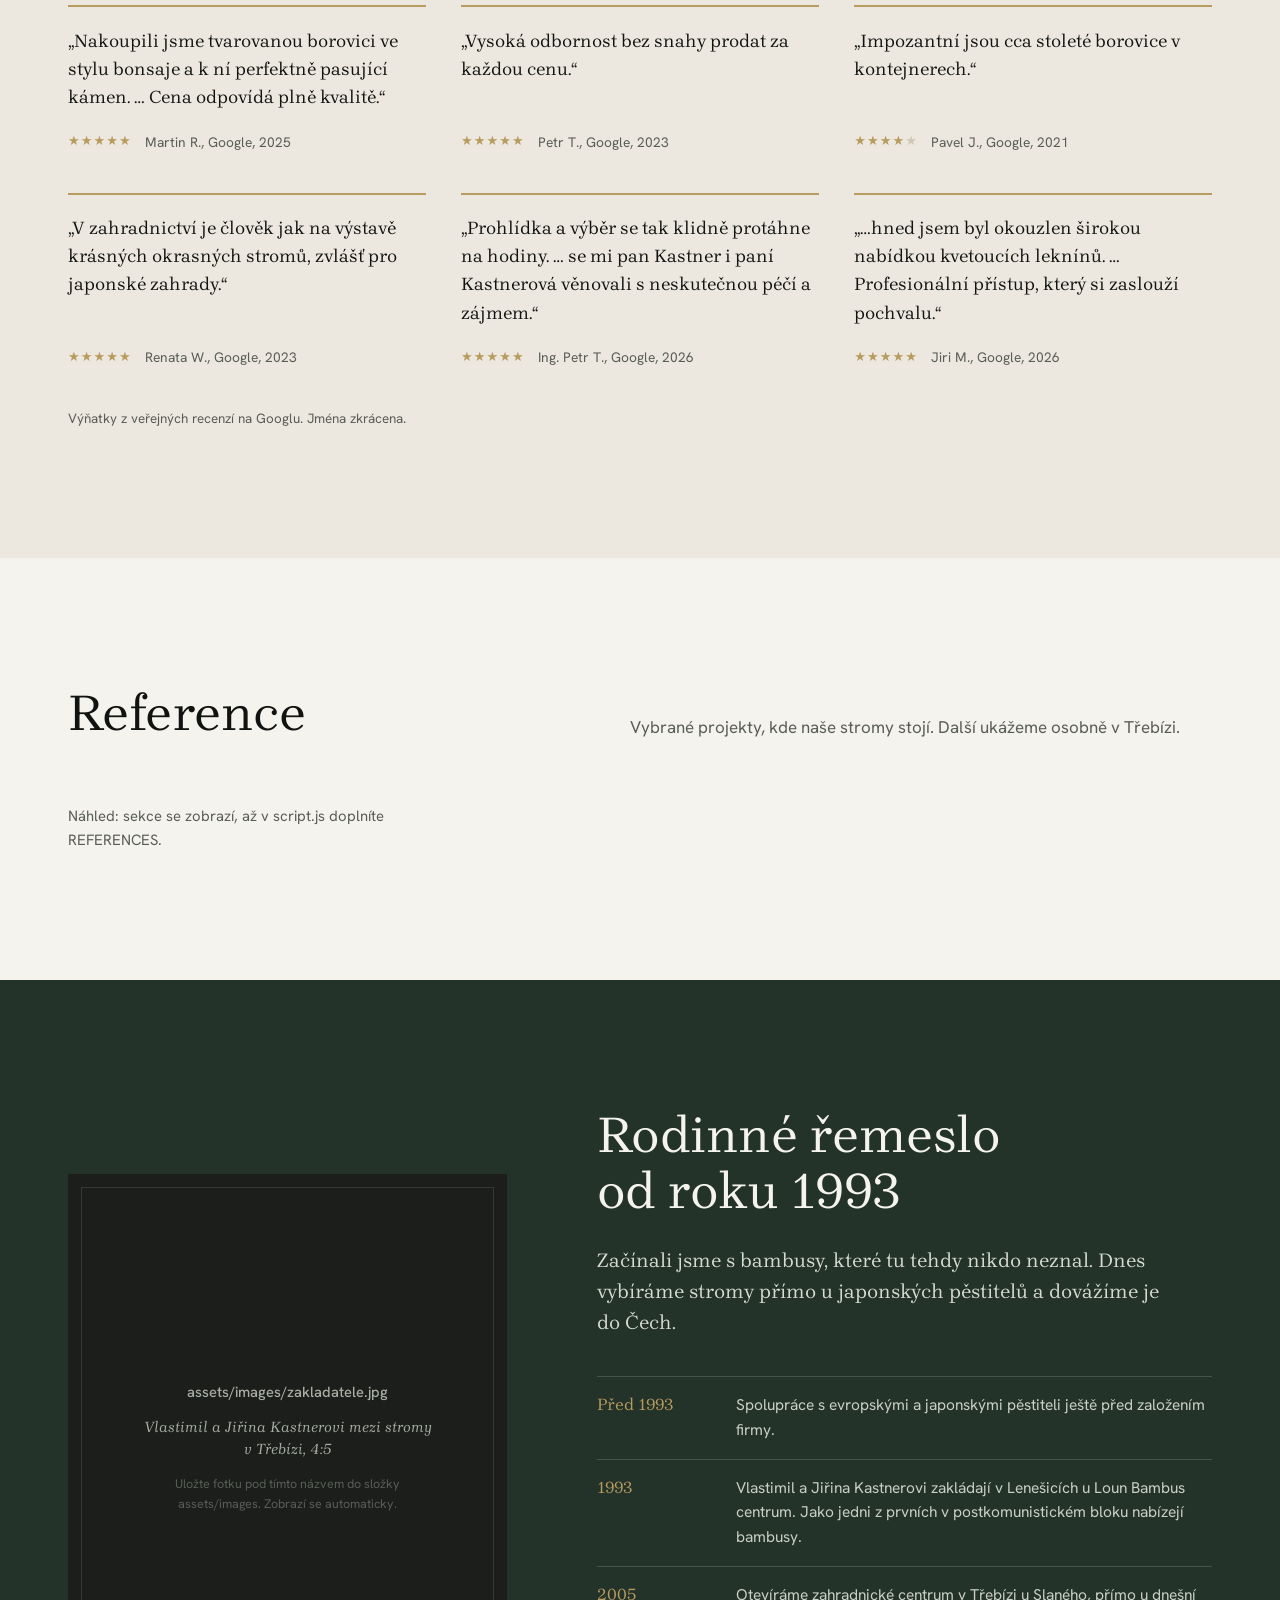
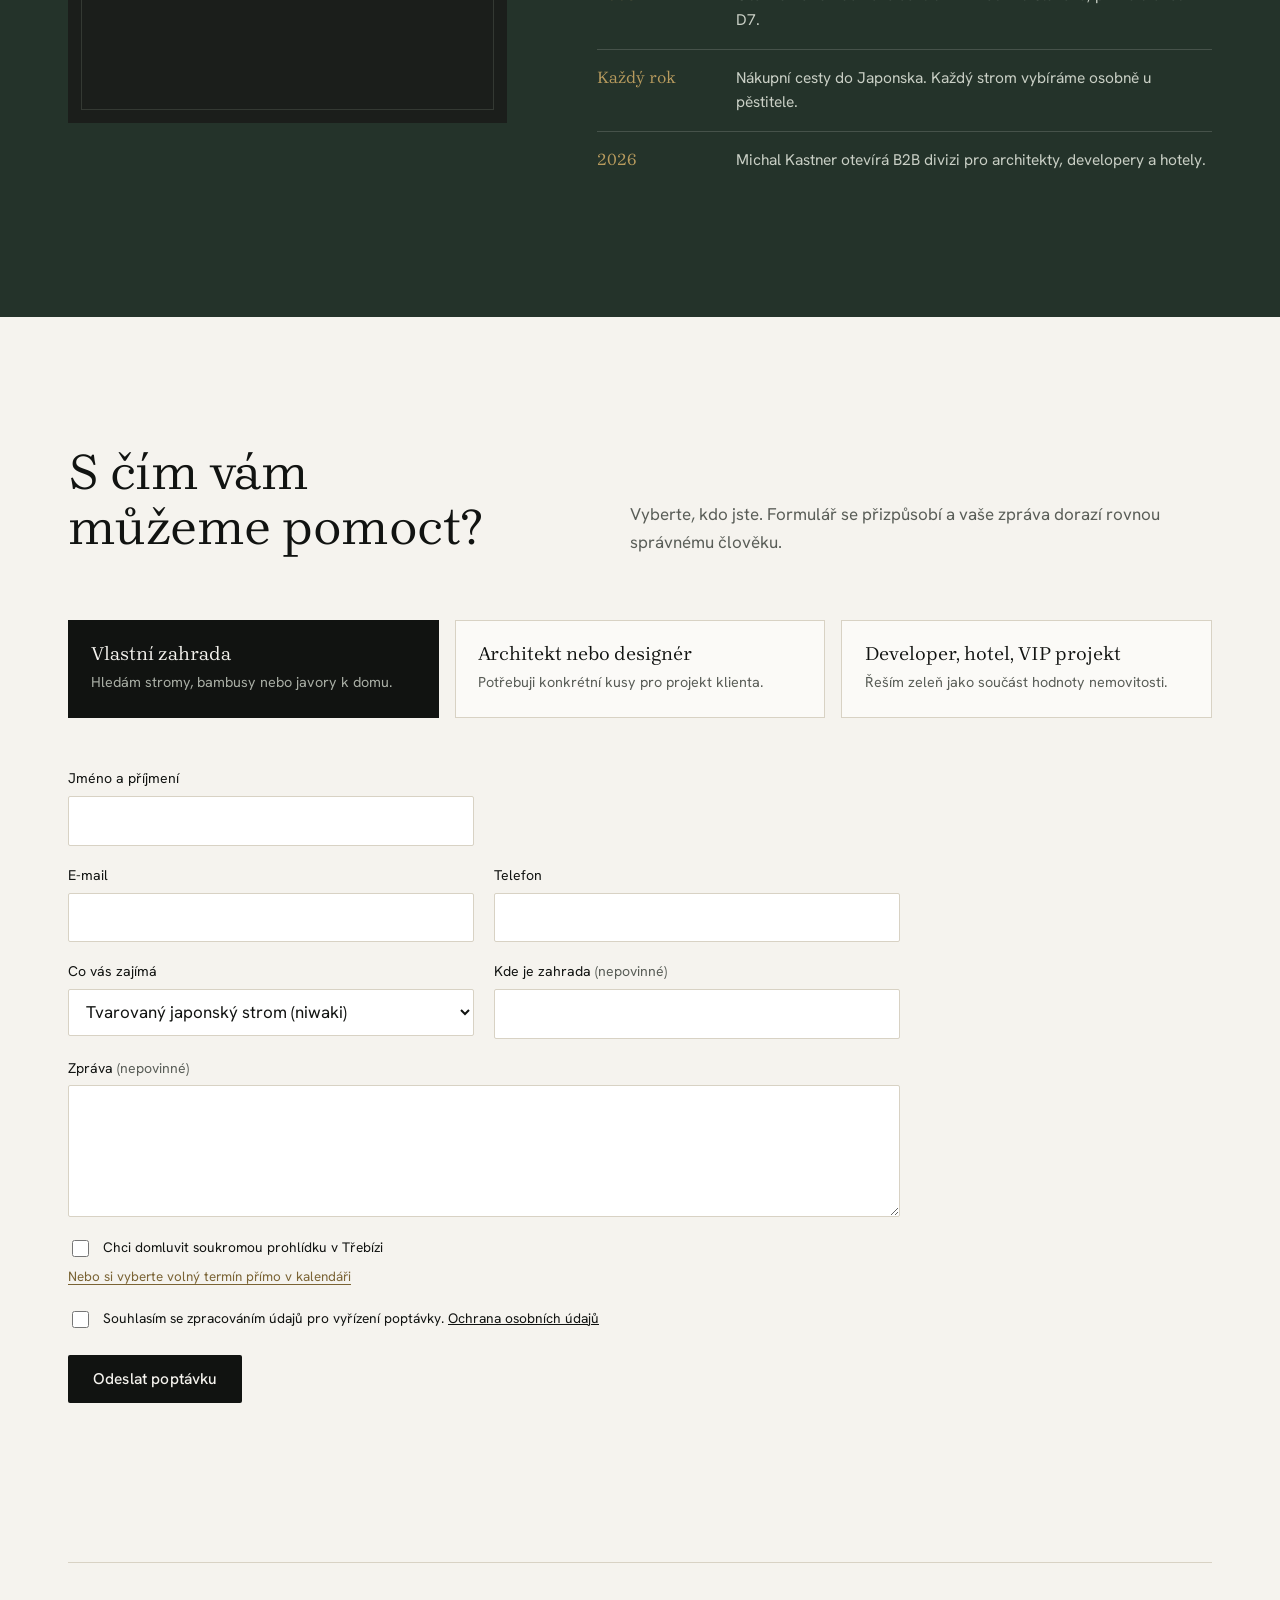
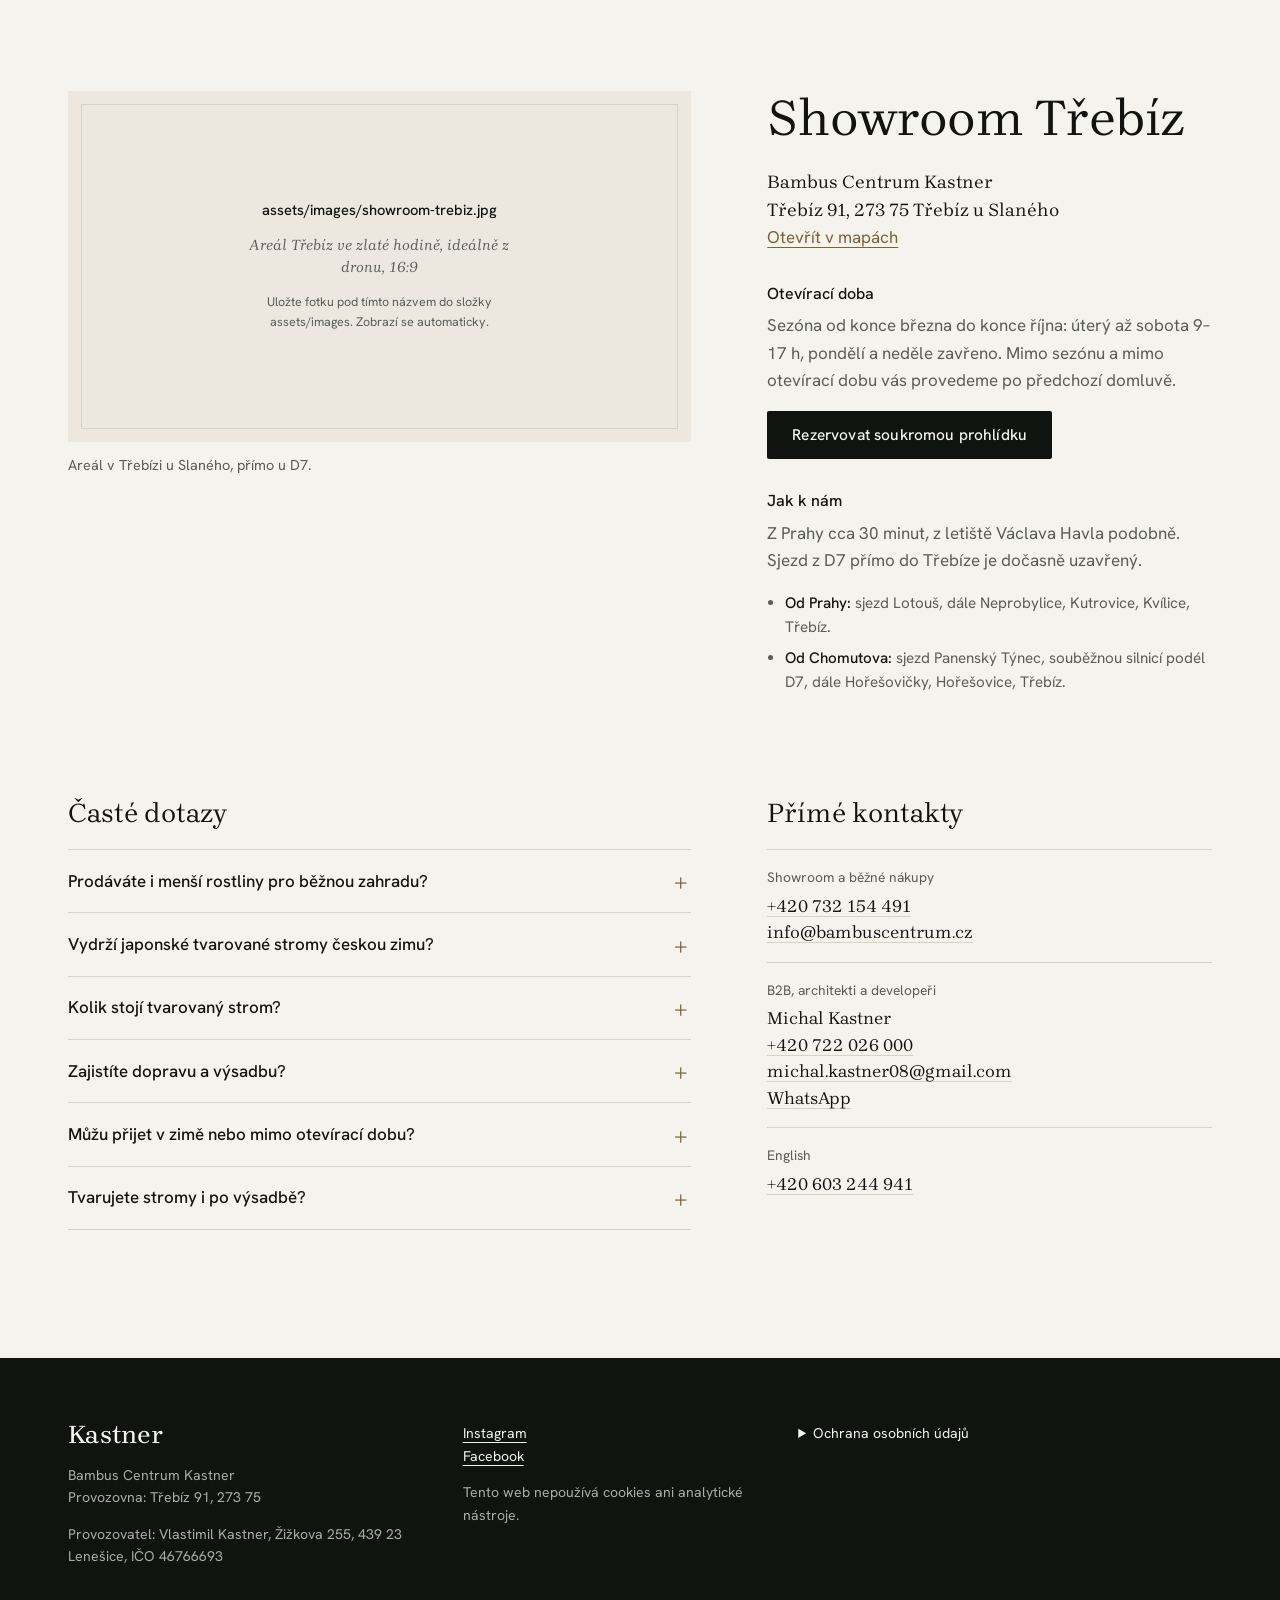
==== commit 7ef855e9: "Osobní odkazy pro partnery, generátor odkaz.html, WhatsApp, skrytí před vyhledávači do schválení Co-" ====
--- a/index.html
+++ b/index.html
@@ -3,6 +3,8 @@
 <head>
   <meta charset="utf-8">
   <meta name="viewport" content="width=device-width, initial-scale=1">
+  <!-- Skryto před vyhledávači do schválení a přepnutí domény. Po spuštění na bambuscentrum.cz tento řádek smažte. -->
+  <meta name="robots" content="noindex, nofollow">
   <title>Tvarované japonské stromy (niwaki) a solitéry | Bambus Centrum Kastner</title>
   <meta name="description" content="Tvarované japonské stromy niwaki, monumentální solitéry a mrazuvzdorné bambusy z vlastního dovozu. Rodinná firma od roku 1993, showroom v Třebízi cca 30 minut z Prahy.">
   <meta name="keywords" content="tvarované japonské stromy, niwaki, japonské zahrady Praha, solitérní stromy, bambus centrum, japonský javor, mrazuvzdorné bambusy, solitéry pro developery">
@@ -19,7 +21,7 @@
   <link rel="alternate" hreflang="cs" href="https://www.bambuscentrum.cz/">
   <link rel="alternate" hreflang="en" href="https://www.bambuscentrum.cz/en/">
   <link rel="icon" href="favicon.svg" type="image/svg+xml">
-  <link rel="stylesheet" href="styles.css">
+  <link rel="stylesheet" href="styles.css?v=20261121d">
 
   <script type="application/ld+json">
   {
@@ -62,6 +64,10 @@
     </div>
   </header>
 
+  <div class="for-bar" data-for-bar hidden>
+    <div class="wrap">Připraveno pro <strong data-for-name></strong>. Váš kontakt: Michal Kastner, B2B divize, <a href="tel:+420722026000">+420 722 026 000</a></div>
+  </div>
+
   <main id="obsah">
 
     <!-- HERO -->
@@ -160,6 +166,7 @@
         <form class="lead-form" id="portfolio" data-form="portfolio" novalidate>
           <h3>Vyžádat B2B portfolio a katalog solitérů</h3>
           <p class="form-intro">Odpovídá přímo Michal Kastner, B2B divize. Portfolio posíláme do jednoho pracovního dne.</p>
+          <p class="form-alt">Raději píšete? <a class="link-light" href="https://wa.me/420722026000?text=Dobr%C3%BD%20den%2C%20p%C3%AD%C5%A1u%20z%20webu%20Bambus%20Centrum%20Kastner%20ohledn%C4%9B%20projektu%3A" target="_blank" rel="noopener">Napište na WhatsApp</a></p>
           <div class="field">
             <label for="pf-jmeno">Jméno a příjmení</label>
             <input id="pf-jmeno" name="jmeno" type="text" autocomplete="name" required>
@@ -525,7 +532,7 @@
               </div>
               <div>
                 <dt>B2B, architekti a developeři</dt>
-                <dd>Michal Kastner<br><a href="tel:+420722026000">+420 722 026 000</a><br><a href="mailto:michal.kastner08@gmail.com">michal.kastner08@gmail.com</a></dd>
+                <dd>Michal Kastner<br><a href="tel:+420722026000">+420 722 026 000</a><br><a href="mailto:michal.kastner08@gmail.com">michal.kastner08@gmail.com</a><br><a href="https://wa.me/420722026000?text=Dobr%C3%BD%20den%2C%20p%C3%AD%C5%A1u%20z%20webu%20Bambus%20Centrum%20Kastner%20ohledn%C4%9B%20projektu%3A" target="_blank" rel="noopener">WhatsApp</a></dd>
               </div>
               <div>
                 <dt>English</dt>
@@ -590,6 +597,6 @@
     </div>
   </dialog>
 
-  <script src="script.js" defer></script>
+  <script src="script.js?v=20261121d" defer></script>
 </body>
 </html>
--- a/styles.css
+++ b/styles.css
@@ -594,3 +594,11 @@
 @media (max-width: 1080px) { .review-list { grid-template-columns: repeat(2, minmax(0, 1fr)); } }
 @media (max-width: 900px) { .rating { justify-self: start; text-align: left; } }
 @media (max-width: 760px) { .review-list { grid-template-columns: 1fr; } }
+
+/* ---------- Osobní odkaz a WhatsApp ---------- */
+.for-bar { background: var(--moss); color: #D9DDD3; font-size: .88rem; }
+.for-bar .wrap { padding-top: .65rem; padding-bottom: .65rem; }
+.for-bar strong { color: var(--alabaster); font-weight: 500; }
+.for-bar a { color: var(--alabaster); white-space: nowrap; }
+.form-alt { margin-top: .5rem; font-size: .9rem; color: var(--muted-dark); }
+.link-light { color: var(--alabaster); text-underline-offset: .25em; }
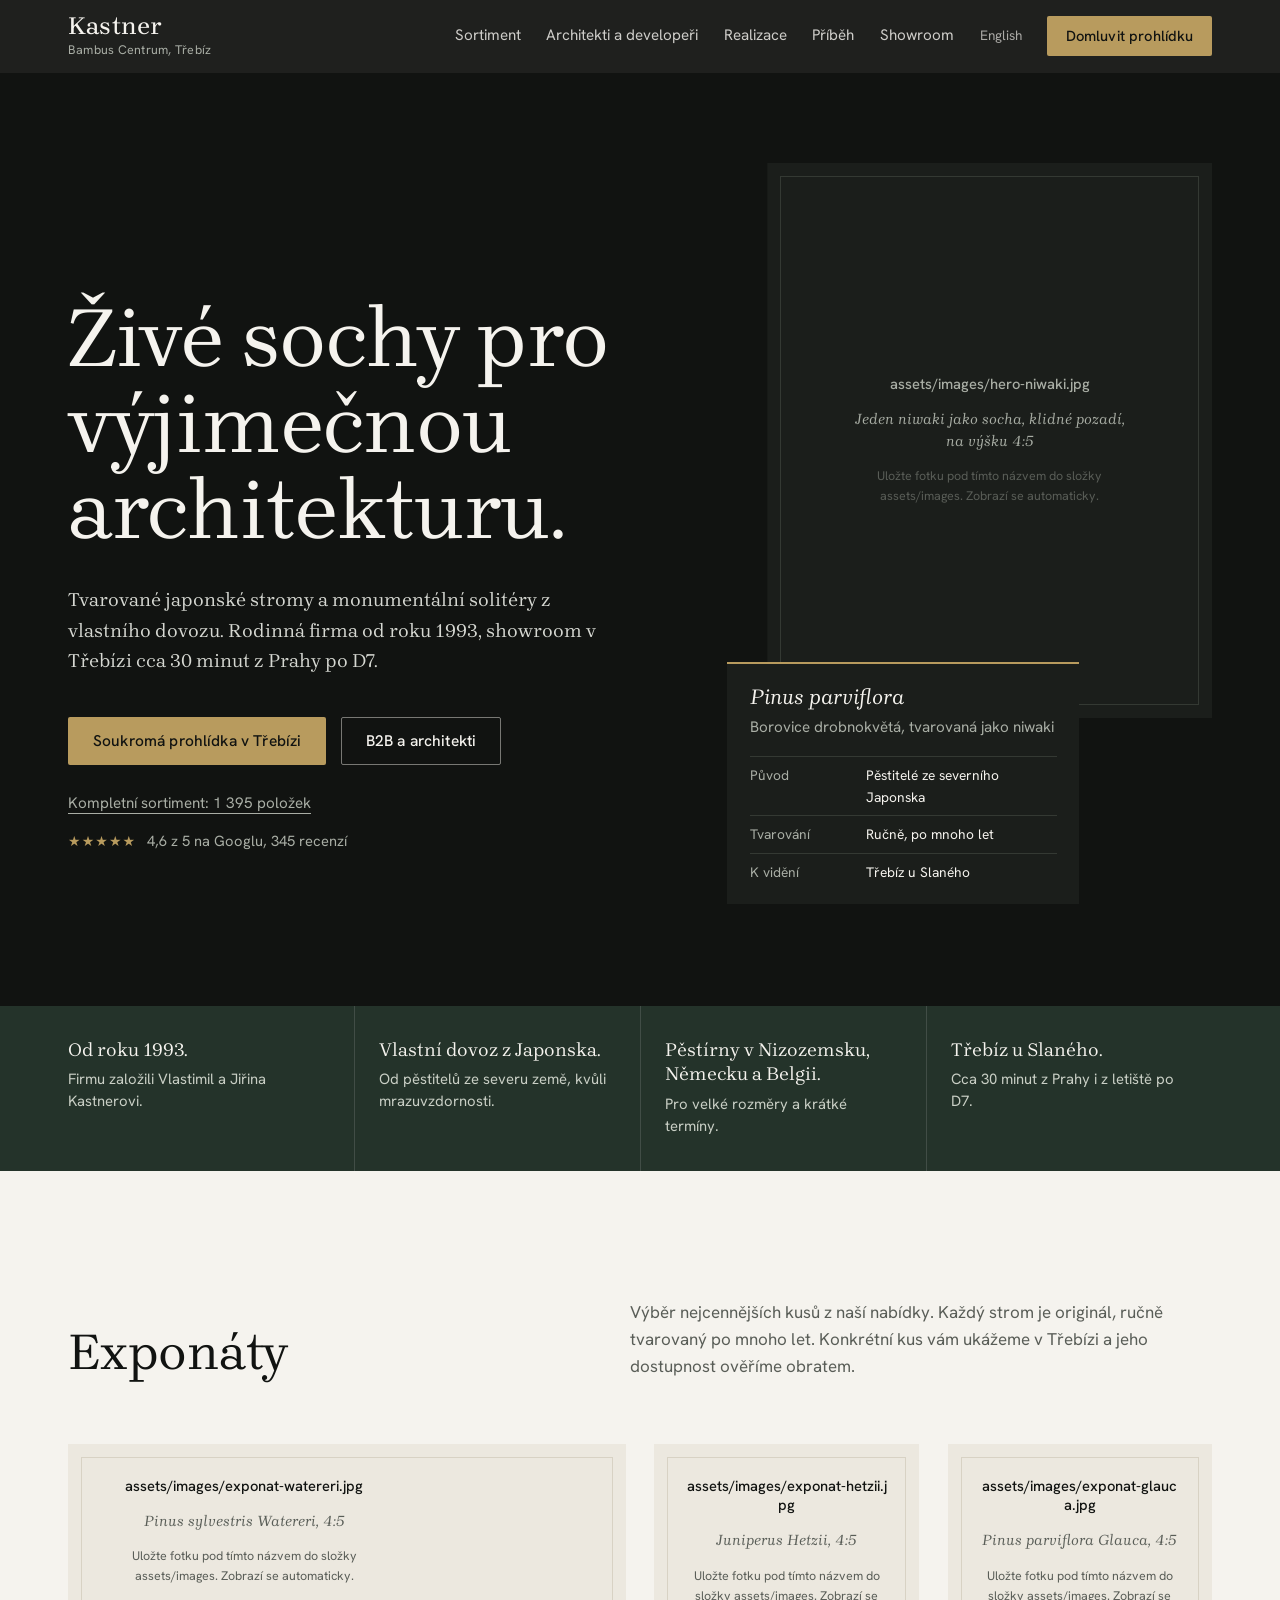
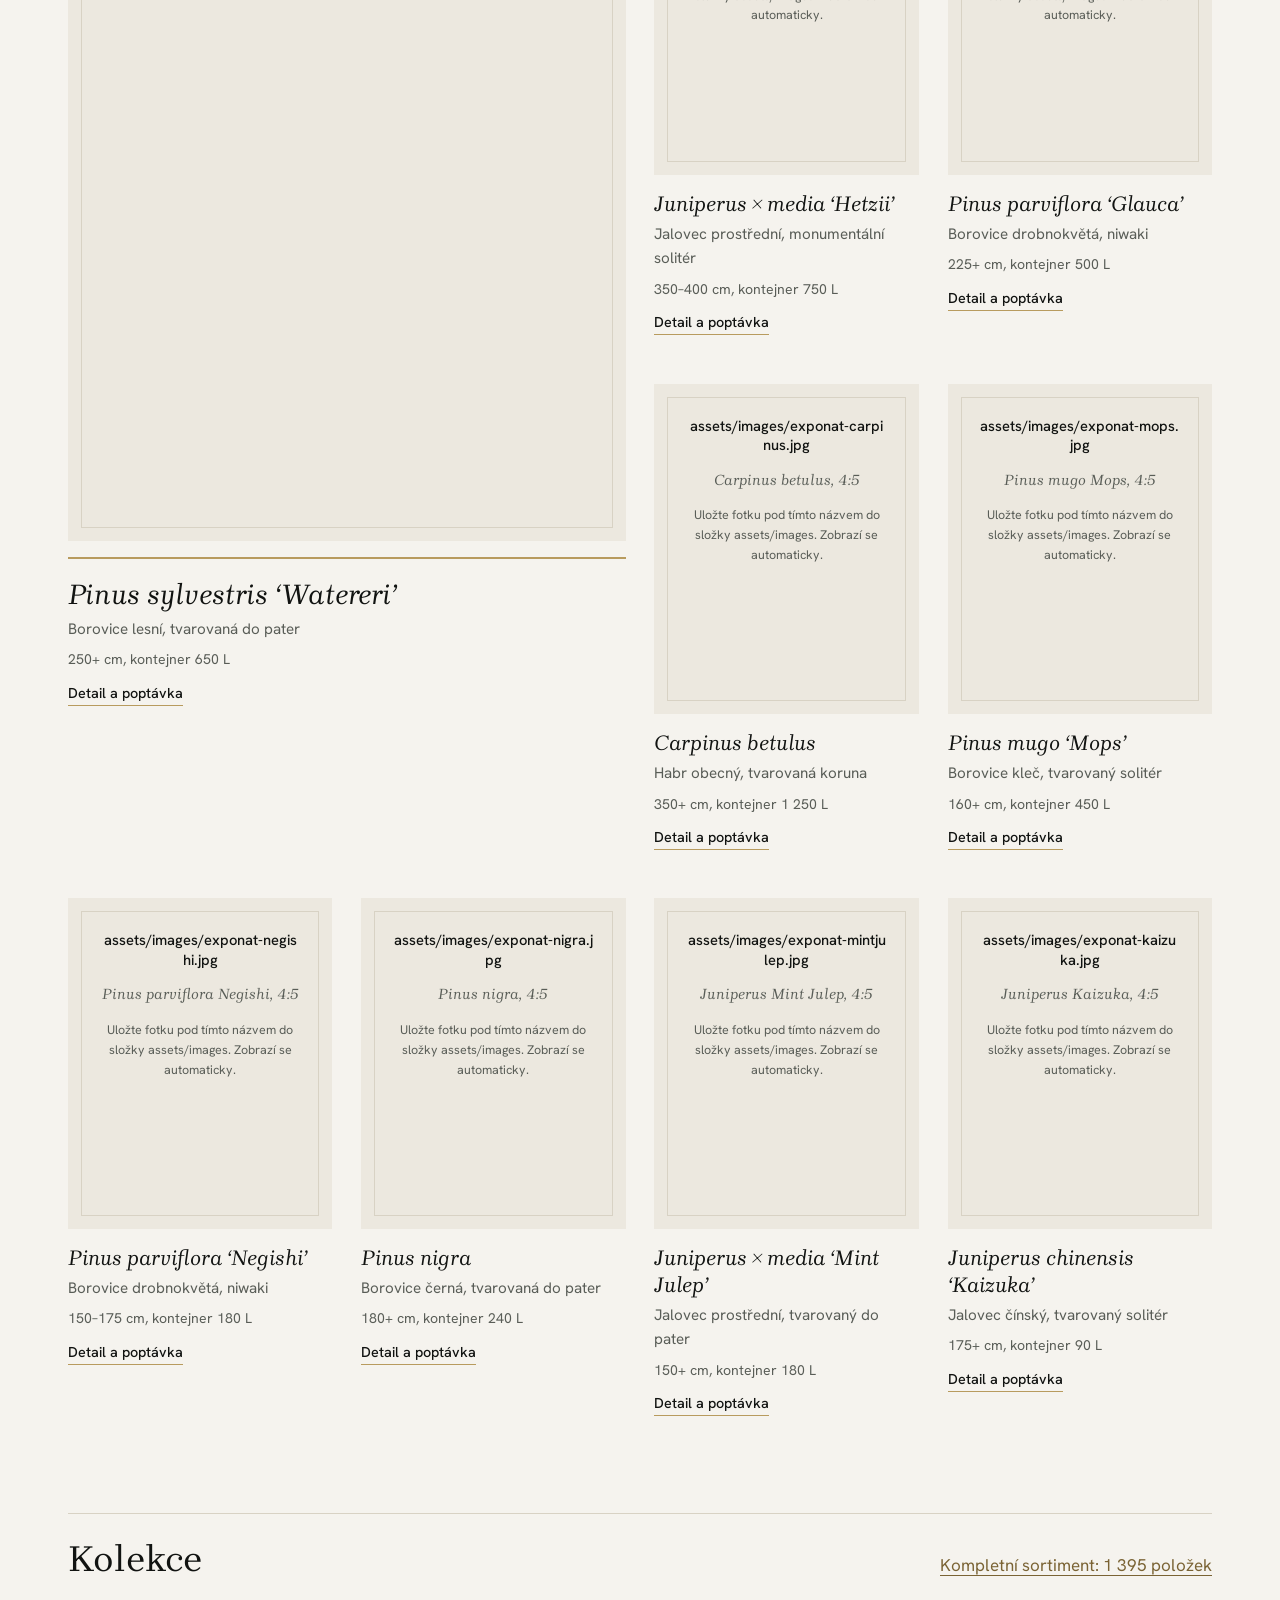
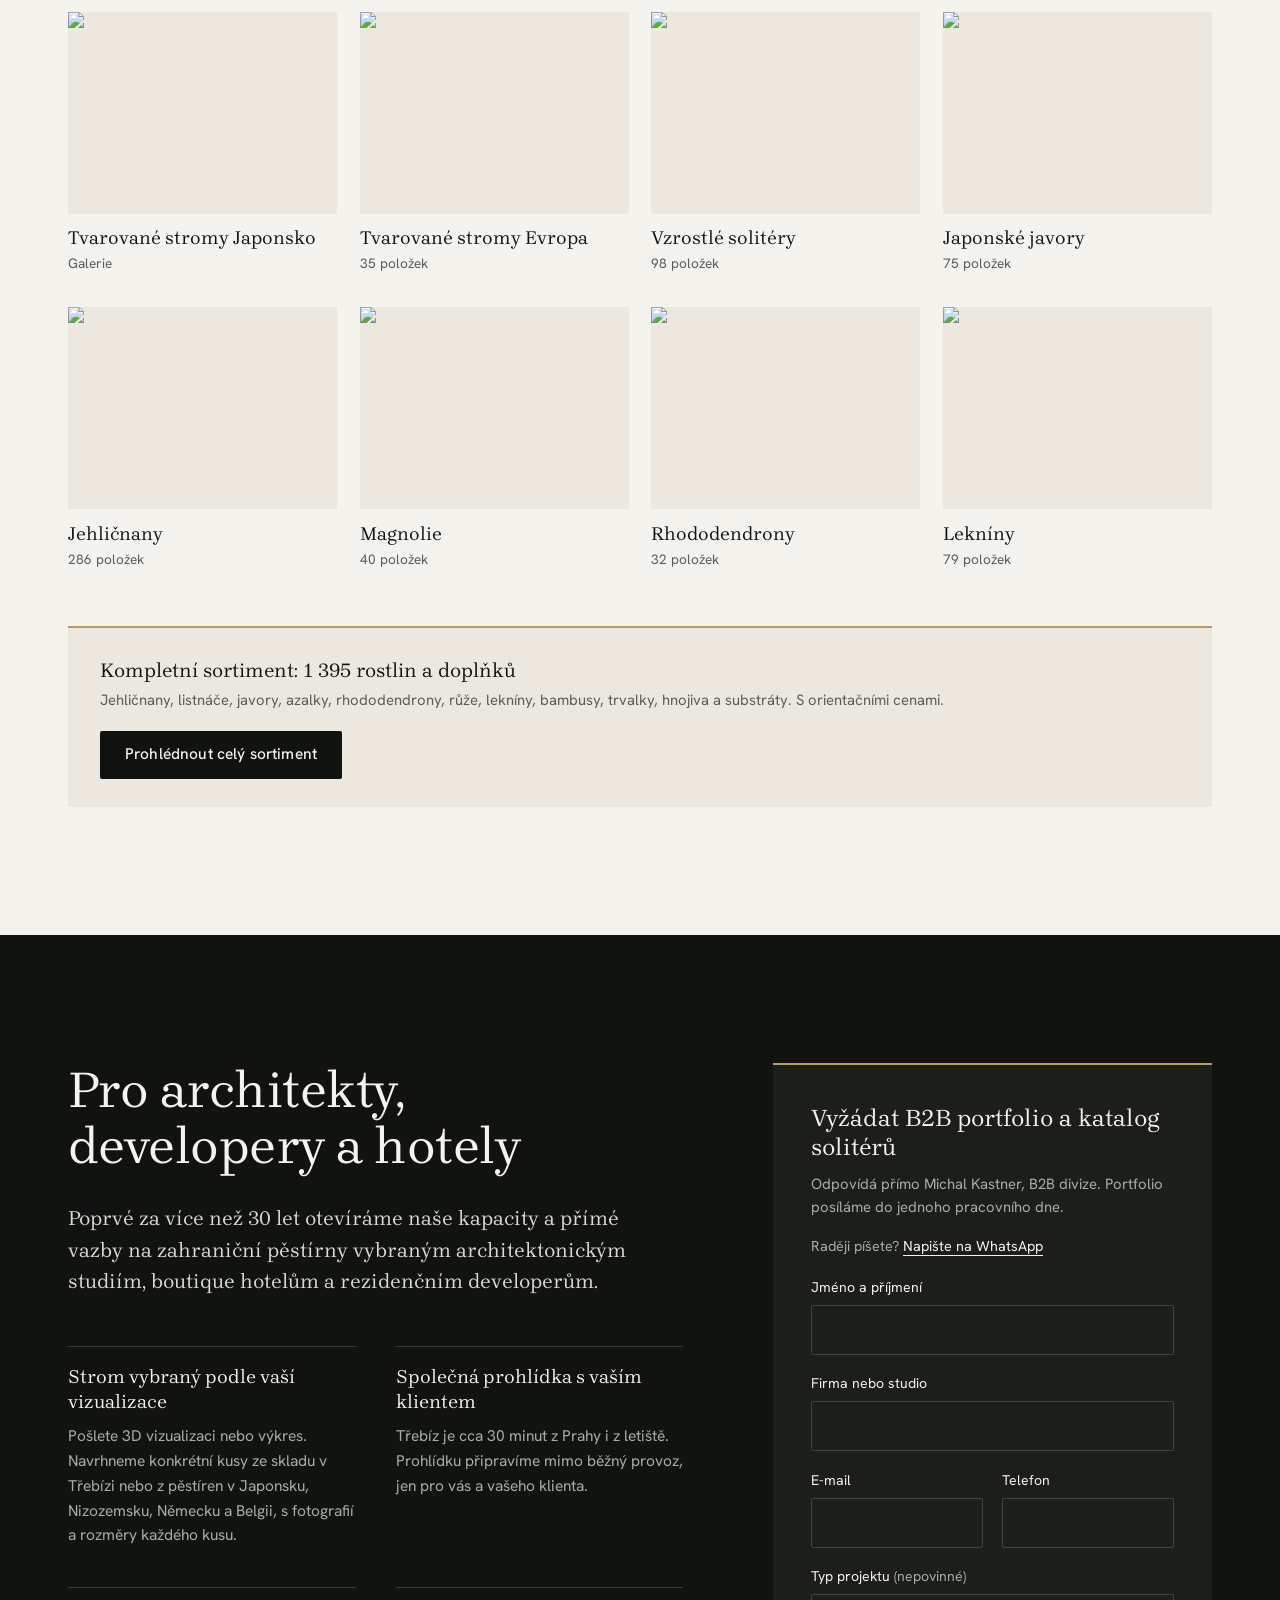
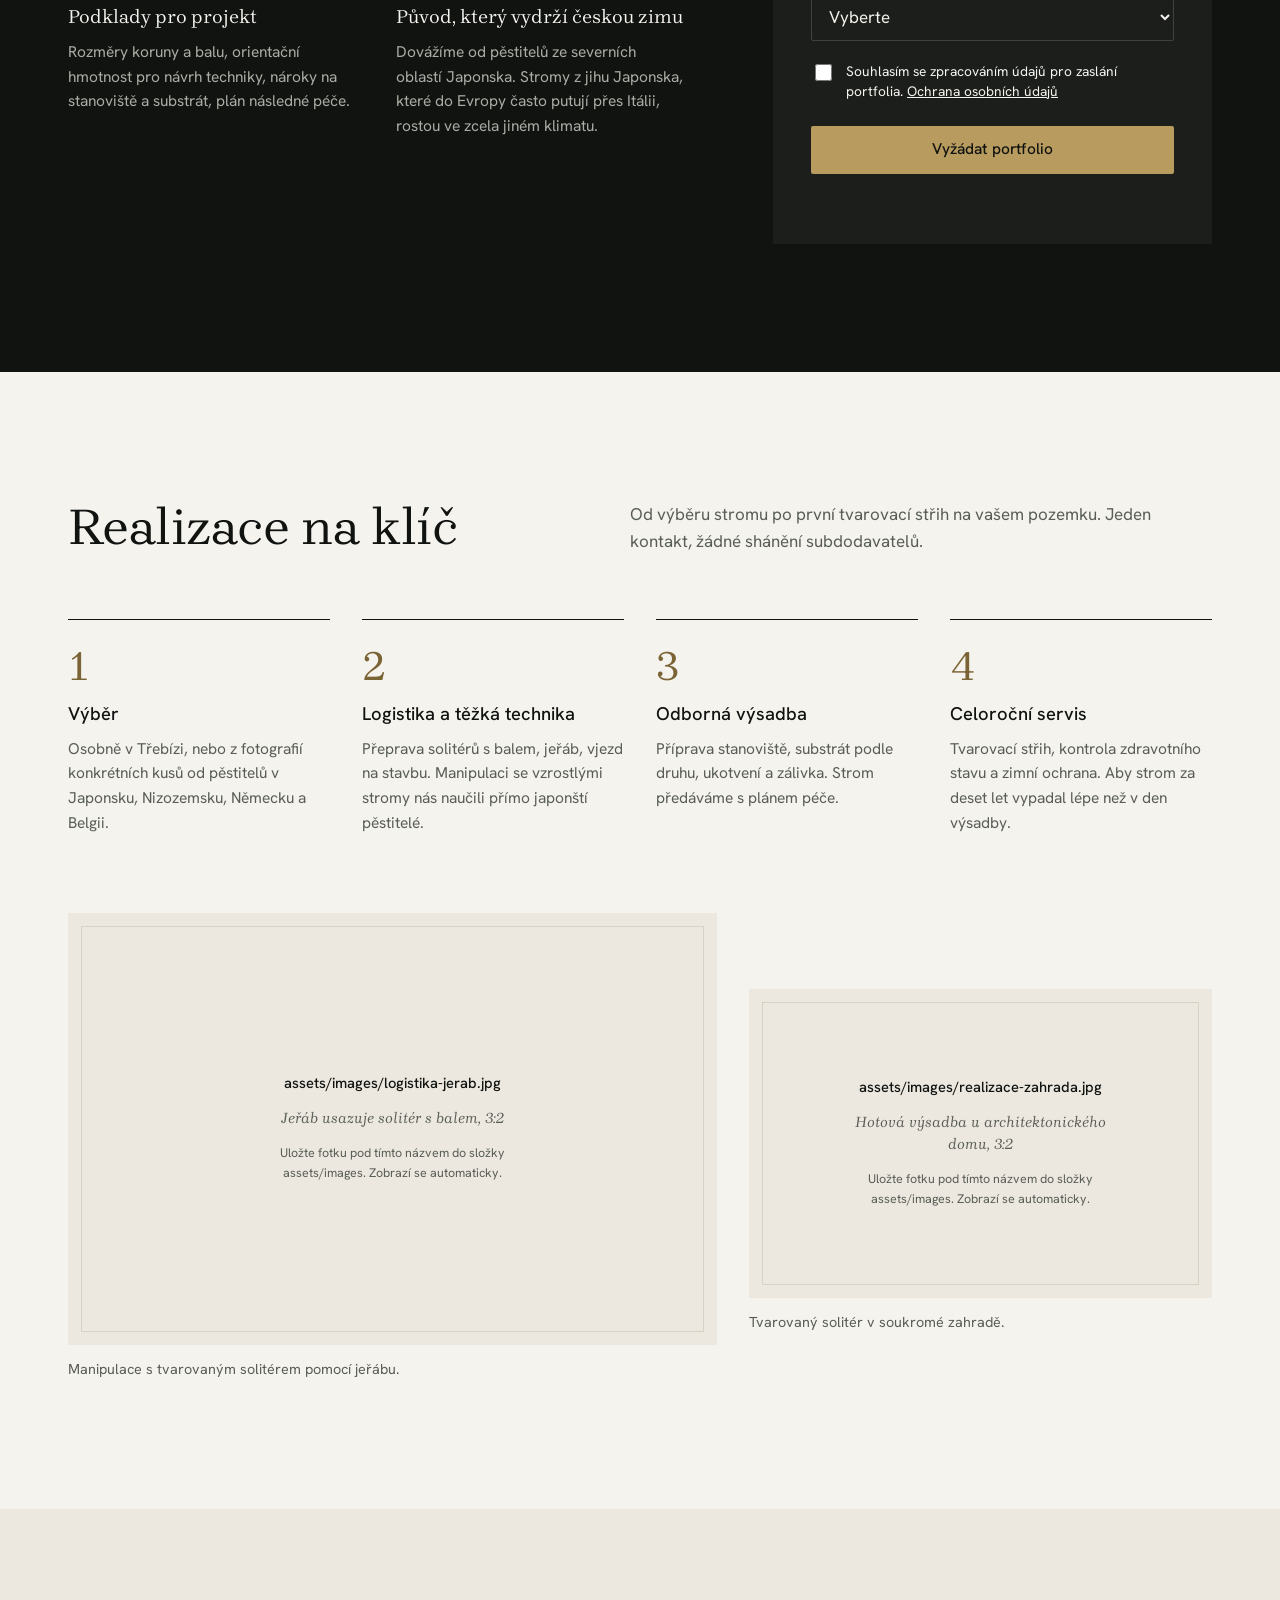
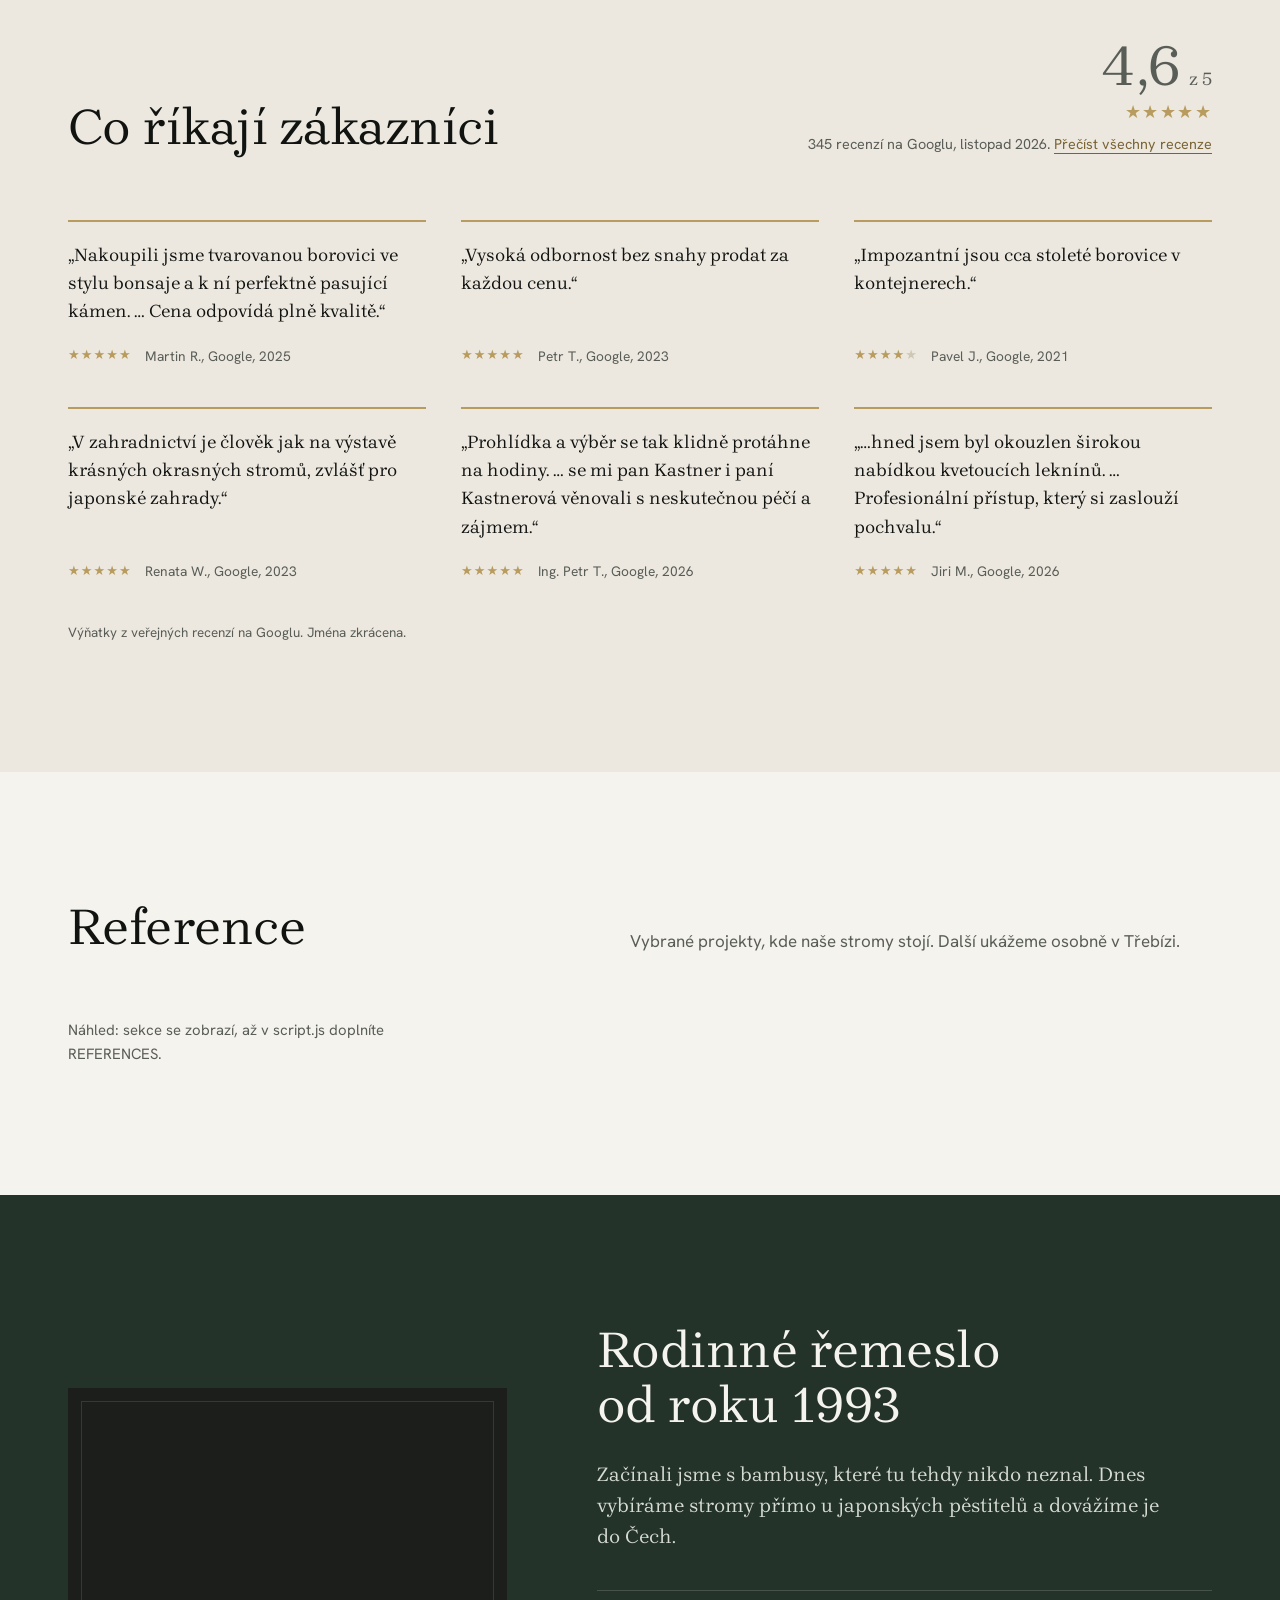
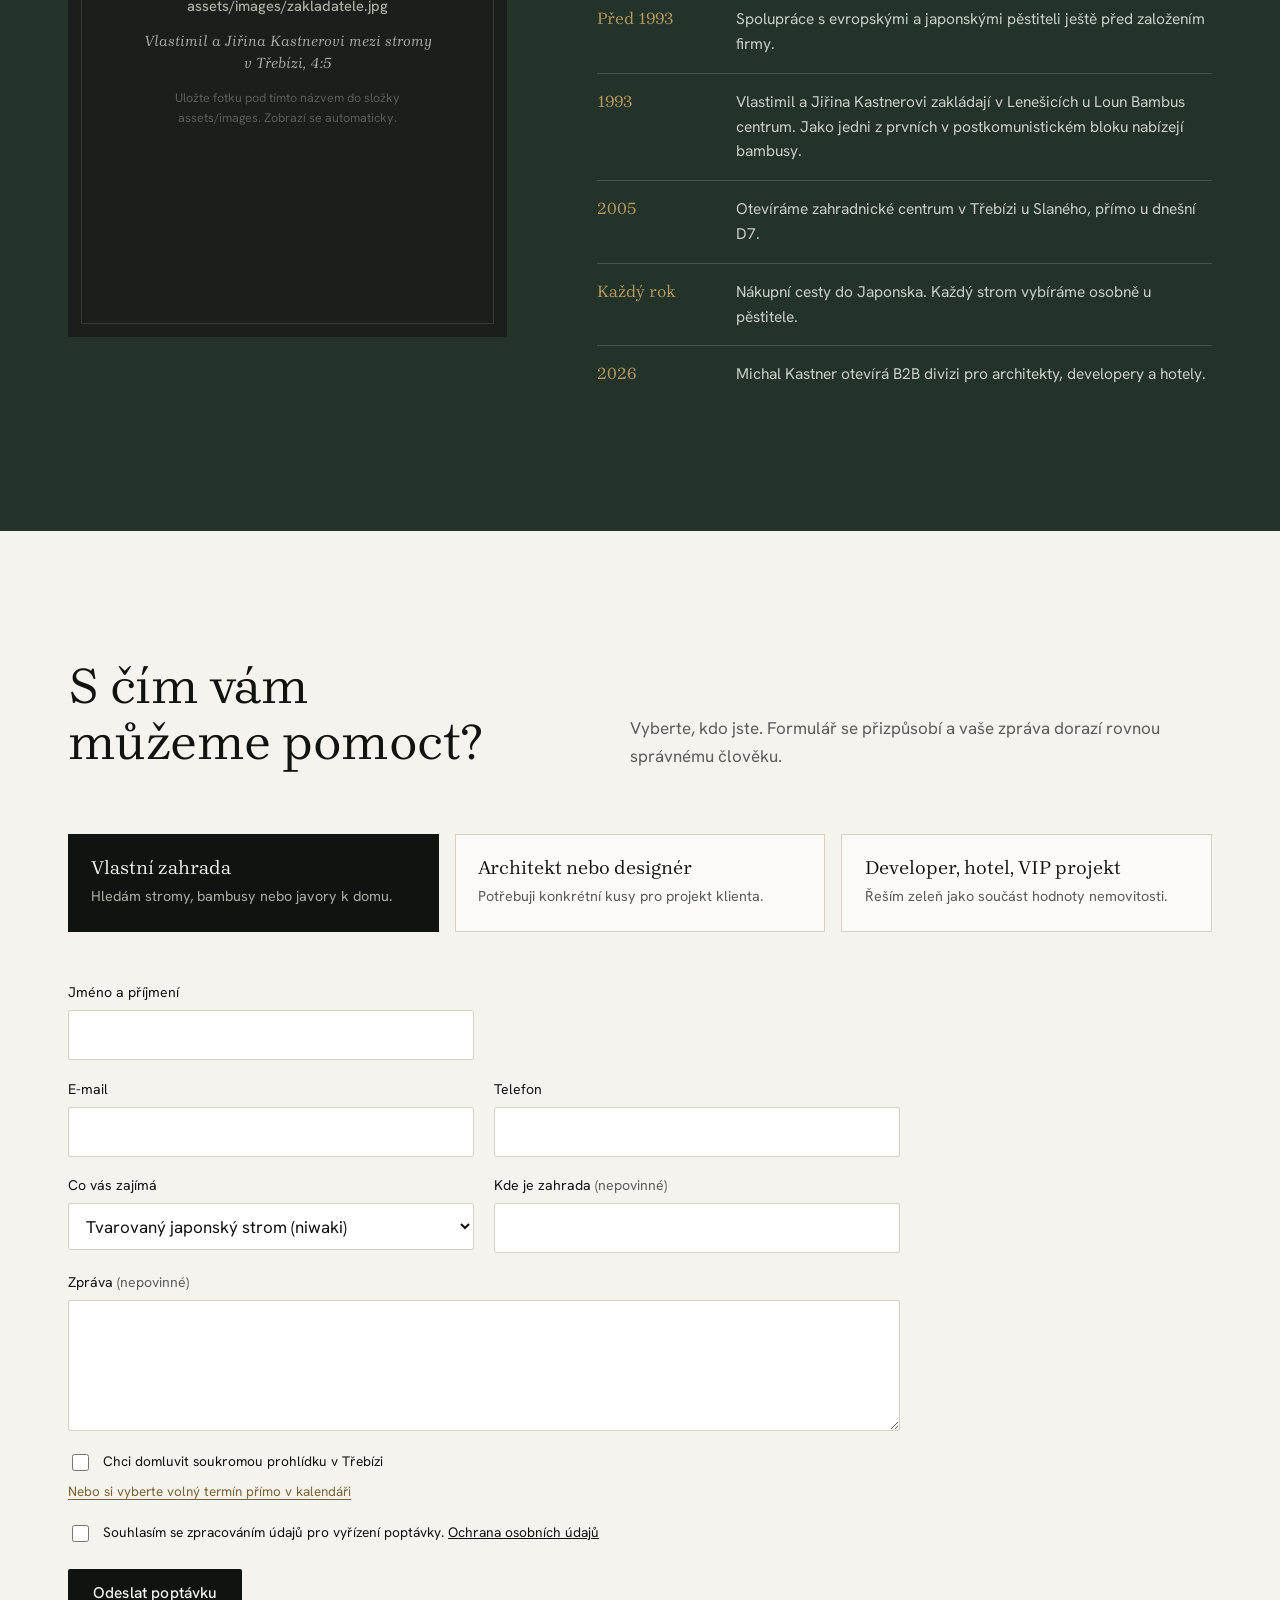
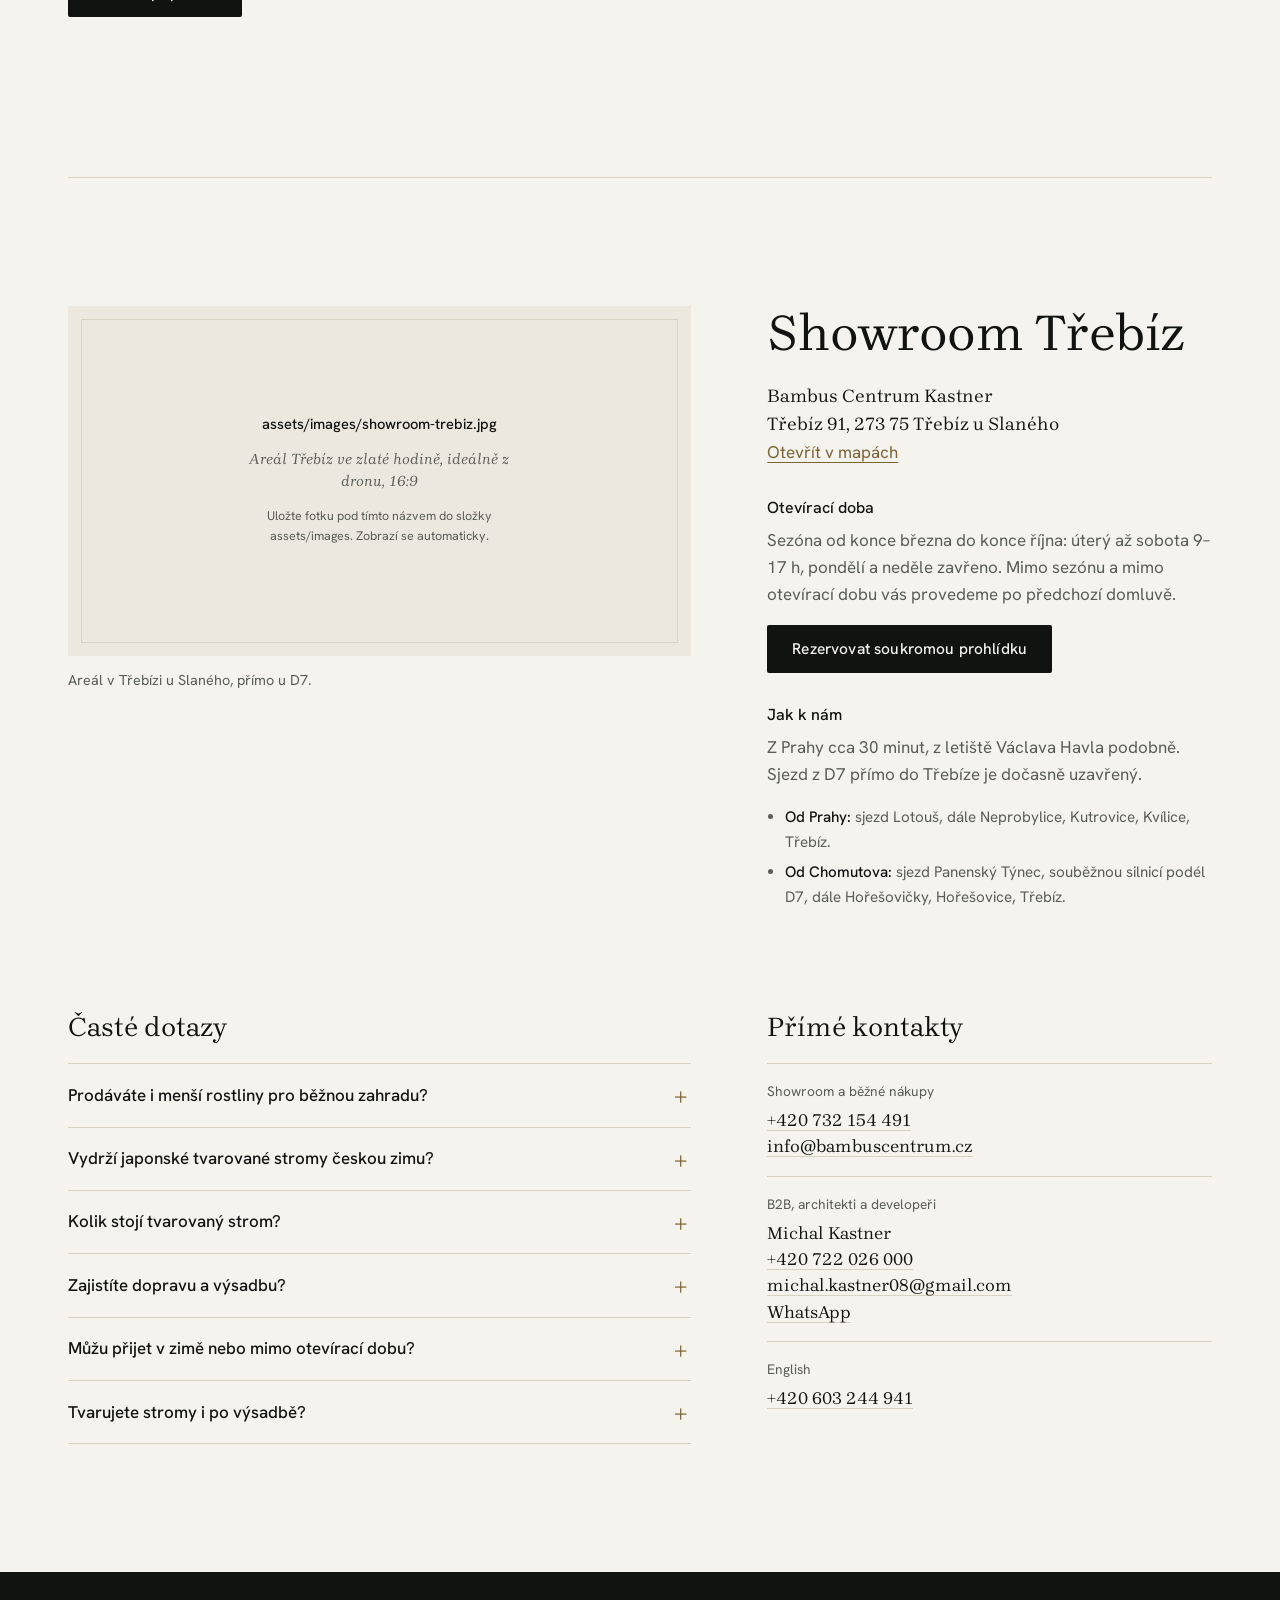
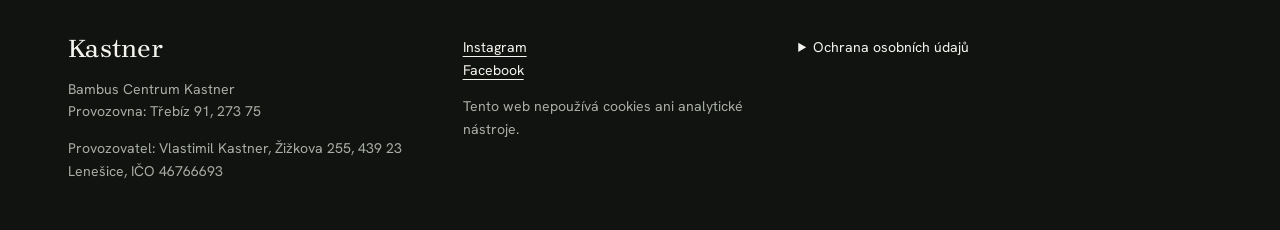
==== commit 4c857942: "Úvodní stránka: 9 exponátů (nejcennější tvarované stromy) a 8 kolekcí se skutečnými fotkami Co-Autho" ====
--- a/index.html
+++ b/index.html
@@ -21,7 +21,7 @@
   <link rel="alternate" hreflang="cs" href="https://www.bambuscentrum.cz/">
   <link rel="alternate" hreflang="en" href="https://www.bambuscentrum.cz/en/">
   <link rel="icon" href="favicon.svg" type="image/svg+xml">
-  <link rel="stylesheet" href="styles.css?v=20261121d">
+  <link rel="stylesheet" href="styles.css?v=20261121e">
 
   <script type="application/ld+json">
   {
@@ -109,25 +109,53 @@
       </ul>
     </section>
 
-    <!-- SORTIMENT -->
+    <!-- SORTIMENT: exponáty + kolekce (data exponátů v script.js, sekce EXPONATY) -->
     <section class="section section-light" id="sortiment" aria-labelledby="sortiment-title">
       <div class="wrap">
         <div class="section-head">
-          <h2 id="sortiment-title">Kolekce</h2>
-          <p>Každý tvarovaný strom je originál. Ukazujeme kolekce, ze kterých vybíráme. Konkrétní kusy s fotografií a rozměry vám pošleme na vyžádání, nebo si je vyberete osobně v Třebízi.</p>
-        </div>
-
-        <div class="filters" role="group" aria-label="Filtrovat sortiment" data-filters>
-          <button type="button" aria-pressed="true" data-filter="vse">Vše</button>
-          <button type="button" aria-pressed="false" data-filter="niwaki">Tvarované japonské stromy</button>
-          <button type="button" aria-pressed="false" data-filter="solitery">Monumentální solitéry</button>
-          <button type="button" aria-pressed="false" data-filter="bambusy">Mrazuvzdorné bambusy</button>
-          <button type="button" aria-pressed="false" data-filter="drevinny">Japonské javory a dřeviny</button>
-          <button type="button" aria-pressed="false" data-filter="sourcing">Sourcing na míru</button>
-        </div>
-
-        <ul class="catalog" data-catalog aria-live="polite"></ul>
-        <noscript><p class="note">Pro zobrazení katalogu zapněte JavaScript, nebo nám zavolejte na +420 732 154 491.</p></noscript>
+          <h2 id="sortiment-title">Exponáty</h2>
+          <p>Výběr nejcennějších kusů z naší nabídky. Každý strom je originál, ručně tvarovaný po mnoho let. Konkrétní kus vám ukážeme v Třebízi a jeho dostupnost ověříme obratem.</p>
+        </div>
+        <ul class="exhibits" data-exhibits aria-live="polite"></ul>
+
+        <div class="collections-head">
+          <h3>Kolekce</h3>
+          <a class="link" href="sortiment.html">Kompletní sortiment: 1 395 položek</a>
+        </div>
+        <ul class="collections">
+          <li><a class="col-tile" href="sortiment.html#tvarovane-stromy">
+            <span class="col-photo"><img src="https://www.bambuscentrum.cz/wp-content/gallery/tvarovane-stromy/pinus-parviflora-10.jpg" alt="Tvarované stromy Japonsko" loading="lazy" decoding="async"></span>
+            <span class="col-name">Tvarované stromy Japonsko</span><span class="col-n">Galerie</span>
+          </a></li>
+          <li><a class="col-tile" href="sortiment.html#tvarovane-stromy-evropa">
+            <span class="col-photo"><img src="https://www.bambuscentrum.cz/wp-content/uploads/2024/01/tvarovany-strom-45.jpg" alt="Tvarované stromy Evropa" loading="lazy" decoding="async"></span>
+            <span class="col-name">Tvarované stromy Evropa</span><span class="col-n">35 položek</span>
+          </a></li>
+          <li><a class="col-tile" href="sortiment.html#vzrostle-okrasne-rostliny">
+            <span class="col-photo"><img src="https://www.bambuscentrum.cz/wp-content/uploads/2026/03/Enkianthus-perulatus-sol-768x576.jpg" alt="Vzrostlé solitéry" loading="lazy" decoding="async"></span>
+            <span class="col-name">Vzrostlé solitéry</span><span class="col-n">98 položek</span>
+          </a></li>
+          <li><a class="col-tile" href="sortiment.html#javory">
+            <span class="col-photo"><img src="https://www.bambuscentrum.cz/wp-content/uploads/2025/02/Acer-japonicum-Indian-Summer-768x576.jpg" alt="Japonské javory" loading="lazy" decoding="async"></span>
+            <span class="col-name">Japonské javory</span><span class="col-n">75 položek</span>
+          </a></li>
+          <li><a class="col-tile" href="sortiment.html#jehlicnany">
+            <span class="col-photo"><img src="https://www.bambuscentrum.cz/wp-content/uploads/2016/02/Pinus-densiflora-‚Benelux-768x576.jpg" alt="Jehličnany" loading="lazy" decoding="async"></span>
+            <span class="col-name">Jehličnany</span><span class="col-n">286 položek</span>
+          </a></li>
+          <li><a class="col-tile" href="sortiment.html#magnolie">
+            <span class="col-photo"><img src="https://www.bambuscentrum.cz/wp-content/uploads/2026/03/Magnolia-Freya-768x576.jpg" alt="Magnolie" loading="lazy" decoding="async"></span>
+            <span class="col-name">Magnolie</span><span class="col-n">40 položek</span>
+          </a></li>
+          <li><a class="col-tile" href="sortiment.html#rhododendrony">
+            <span class="col-photo"><img src="https://www.bambuscentrum.cz/wp-content/uploads/2025/02/Rhododendron-yakushimanum-Helene-1-768x576.jpg" alt="Rhododendrony" loading="lazy" decoding="async"></span>
+            <span class="col-name">Rhododendrony</span><span class="col-n">32 položek</span>
+          </a></li>
+          <li><a class="col-tile" href="sortiment.html#lekniny">
+            <span class="col-photo"><img src="https://www.bambuscentrum.cz/wp-content/uploads/2022/05/Nymhaea-Detective-Erika-768x576.jpg" alt="Lekníny" loading="lazy" decoding="async"></span>
+            <span class="col-name">Lekníny</span><span class="col-n">79 položek</span>
+          </a></li>
+        </ul>
 
         <div class="full-cta">
           <p>Kompletní sortiment: 1 395 rostlin a doplňků<span>Jehličnany, listnáče, javory, azalky, rhododendrony, růže, lekníny, bambusy, trvalky, hnojiva a substráty. S orientačními cenami.</span></p>
@@ -597,6 +625,6 @@
     </div>
   </dialog>
 
-  <script src="script.js?v=20261121d" defer></script>
+  <script src="script.js?v=20261121e" defer></script>
 </body>
 </html>
--- a/styles.css
+++ b/styles.css
@@ -602,3 +602,41 @@
 .for-bar a { color: var(--alabaster); white-space: nowrap; }
 .form-alt { margin-top: .5rem; font-size: .9rem; color: var(--muted-dark); }
 .link-light { color: var(--alabaster); text-underline-offset: .25em; }
+
+/* ---------- Exponáty a kolekce (úvodní stránka) ---------- */
+.exhibits { list-style: none; margin: 0; padding: 0; display: grid; grid-template-columns: repeat(4, minmax(0, 1fr)); gap: 3rem 1.8rem; grid-auto-flow: dense; align-items: start; }
+.exhibit-card.is-feature { grid-column: span 2; grid-row: span 2; }
+.exhibit-card button { display: block; width: 100%; padding: 0; border: 0; background: none; text-align: left; cursor: pointer; color: inherit; }
+.exhibit-card .photo { display: block; background: var(--alabaster-2); }
+.exhibit-card .photo img { transition: transform .8s var(--ease); }
+.exhibit-card button:hover .photo img { transform: scale(1.03); }
+.exhibit-card .plaque { display: block; padding: 1rem 0 0; background: none; border-top: 0; }
+.exhibit-card .plaque > span { display: block; }
+.exhibit-card.is-feature .plaque { border-top: 2px solid var(--bronze); margin-top: 1rem; padding-top: 1.1rem; }
+.exhibit-card.is-feature .plaque-latin { font-size: 1.8rem; }
+.exhibit-size { margin-top: .45rem; font-size: .88rem; color: var(--muted); }
+.exhibit-more { display: inline-block !important; margin-top: .7rem; font-size: .9rem; font-weight: 500; border-bottom: 1px solid var(--bronze); }
+.exhibit-card button:hover .exhibit-more { color: var(--bronze-ink); }
+
+.collections-head { display: flex; flex-wrap: wrap; justify-content: space-between; align-items: baseline; gap: .5rem 2rem; margin-top: clamp(4rem, 8vw, 6rem); padding-top: 1.6rem; border-top: 1px solid var(--line); }
+.collections-head h3 { font: 400 clamp(1.7rem, 3vw, 2.3rem)/1.1 var(--serif); }
+.collections { list-style: none; margin: 2rem 0 0; padding: 0; display: grid; grid-template-columns: repeat(4, minmax(0, 1fr)); gap: 2rem 1.4rem; }
+.col-tile { display: block; text-decoration: none; color: inherit; }
+.col-photo { display: block; aspect-ratio: 4 / 3; overflow: hidden; background: var(--alabaster-2); }
+.col-photo img { width: 100%; height: 100%; object-fit: cover; transition: transform .8s var(--ease); color: transparent; }
+.col-tile:hover .col-photo img { transform: scale(1.04); }
+.col-name { display: block; margin-top: .8rem; font: 400 1.18rem/1.3 var(--serif); }
+.col-tile:hover .col-name { text-decoration: underline; text-decoration-color: var(--bronze); text-underline-offset: .2em; }
+.col-n { display: block; margin-top: .15rem; font-size: .85rem; color: var(--muted); }
+
+@media (max-width: 1080px) {
+  .exhibits { grid-template-columns: repeat(3, minmax(0, 1fr)); }
+  .collections { grid-template-columns: repeat(3, minmax(0, 1fr)); }
+}
+@media (max-width: 760px) {
+  .exhibits { grid-template-columns: repeat(2, minmax(0, 1fr)); gap: 2.2rem 1rem; }
+  .exhibit-card.is-feature { grid-row: auto; }
+  .exhibit-card .plaque-latin { font-size: 1.05rem; }
+  .exhibit-card.is-feature .plaque-latin { font-size: 1.45rem; }
+  .collections { grid-template-columns: repeat(2, minmax(0, 1fr)); gap: 1.6rem 1rem; }
+}
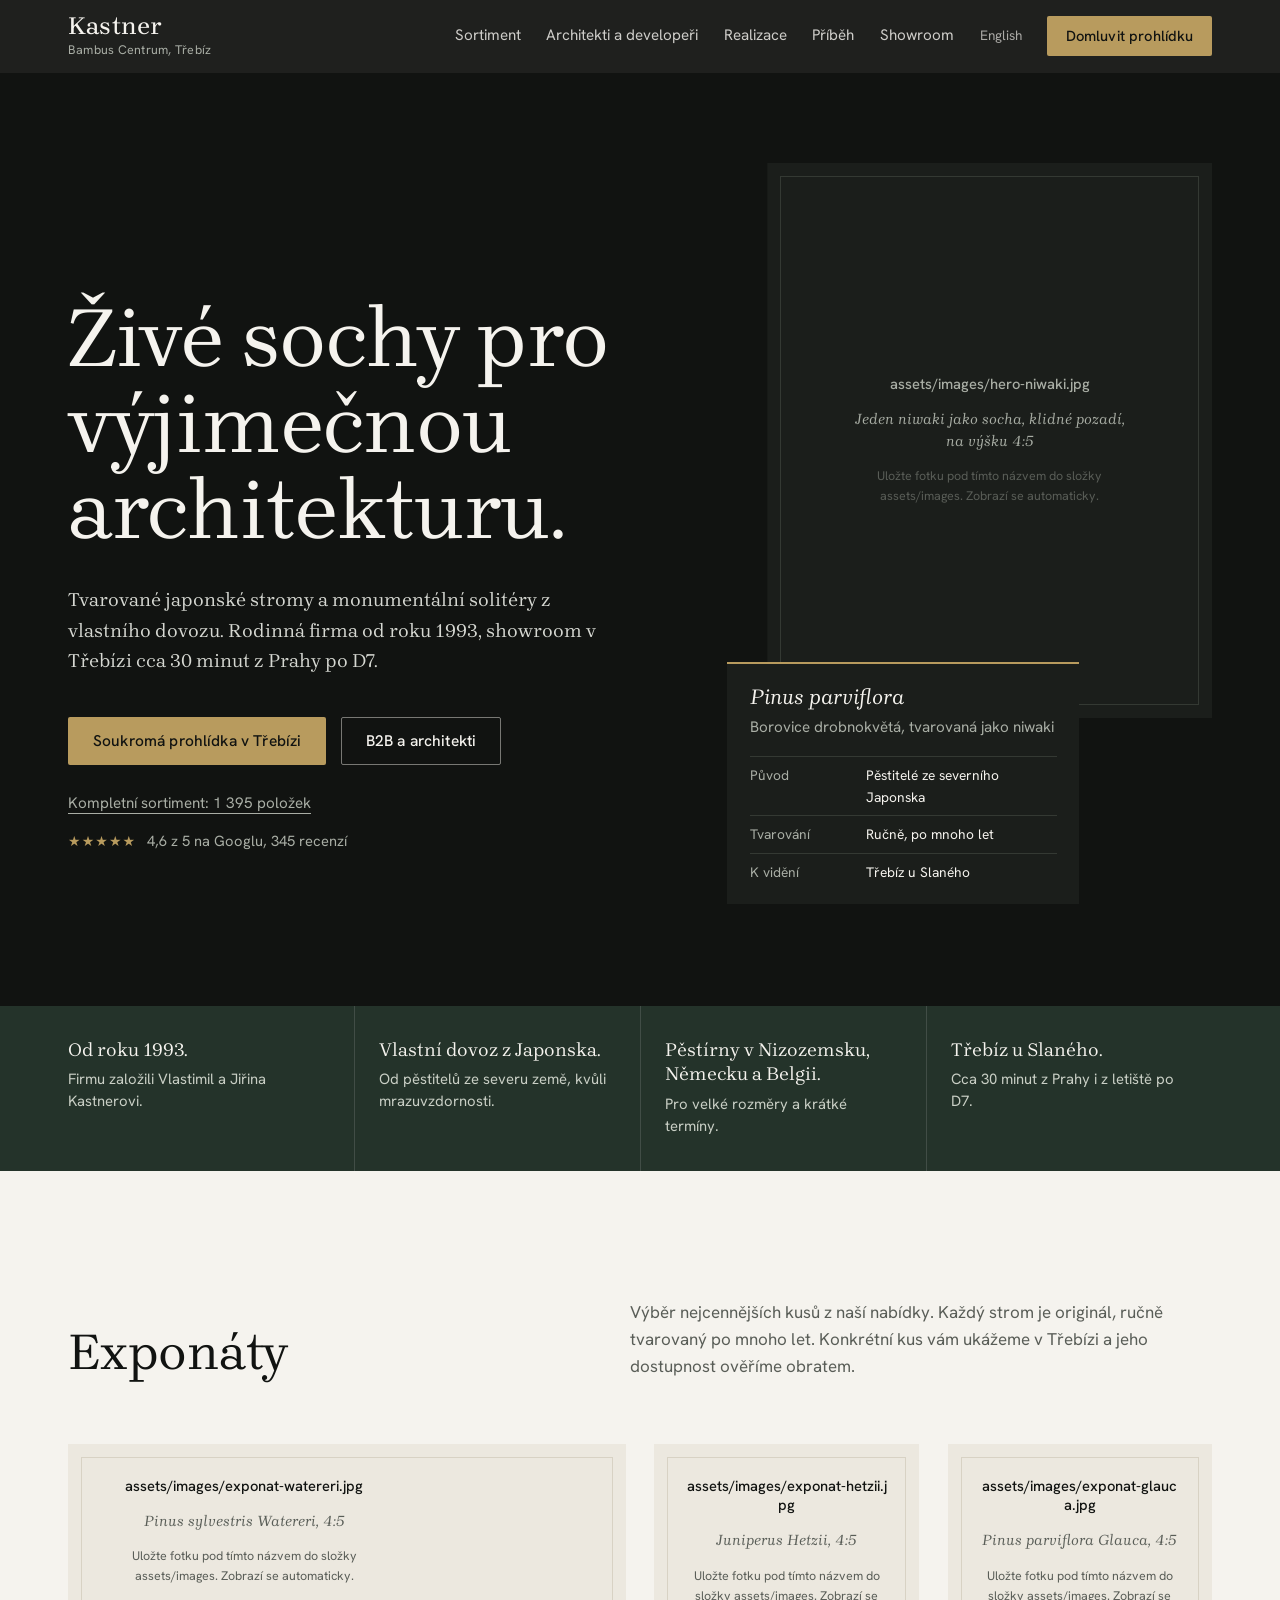
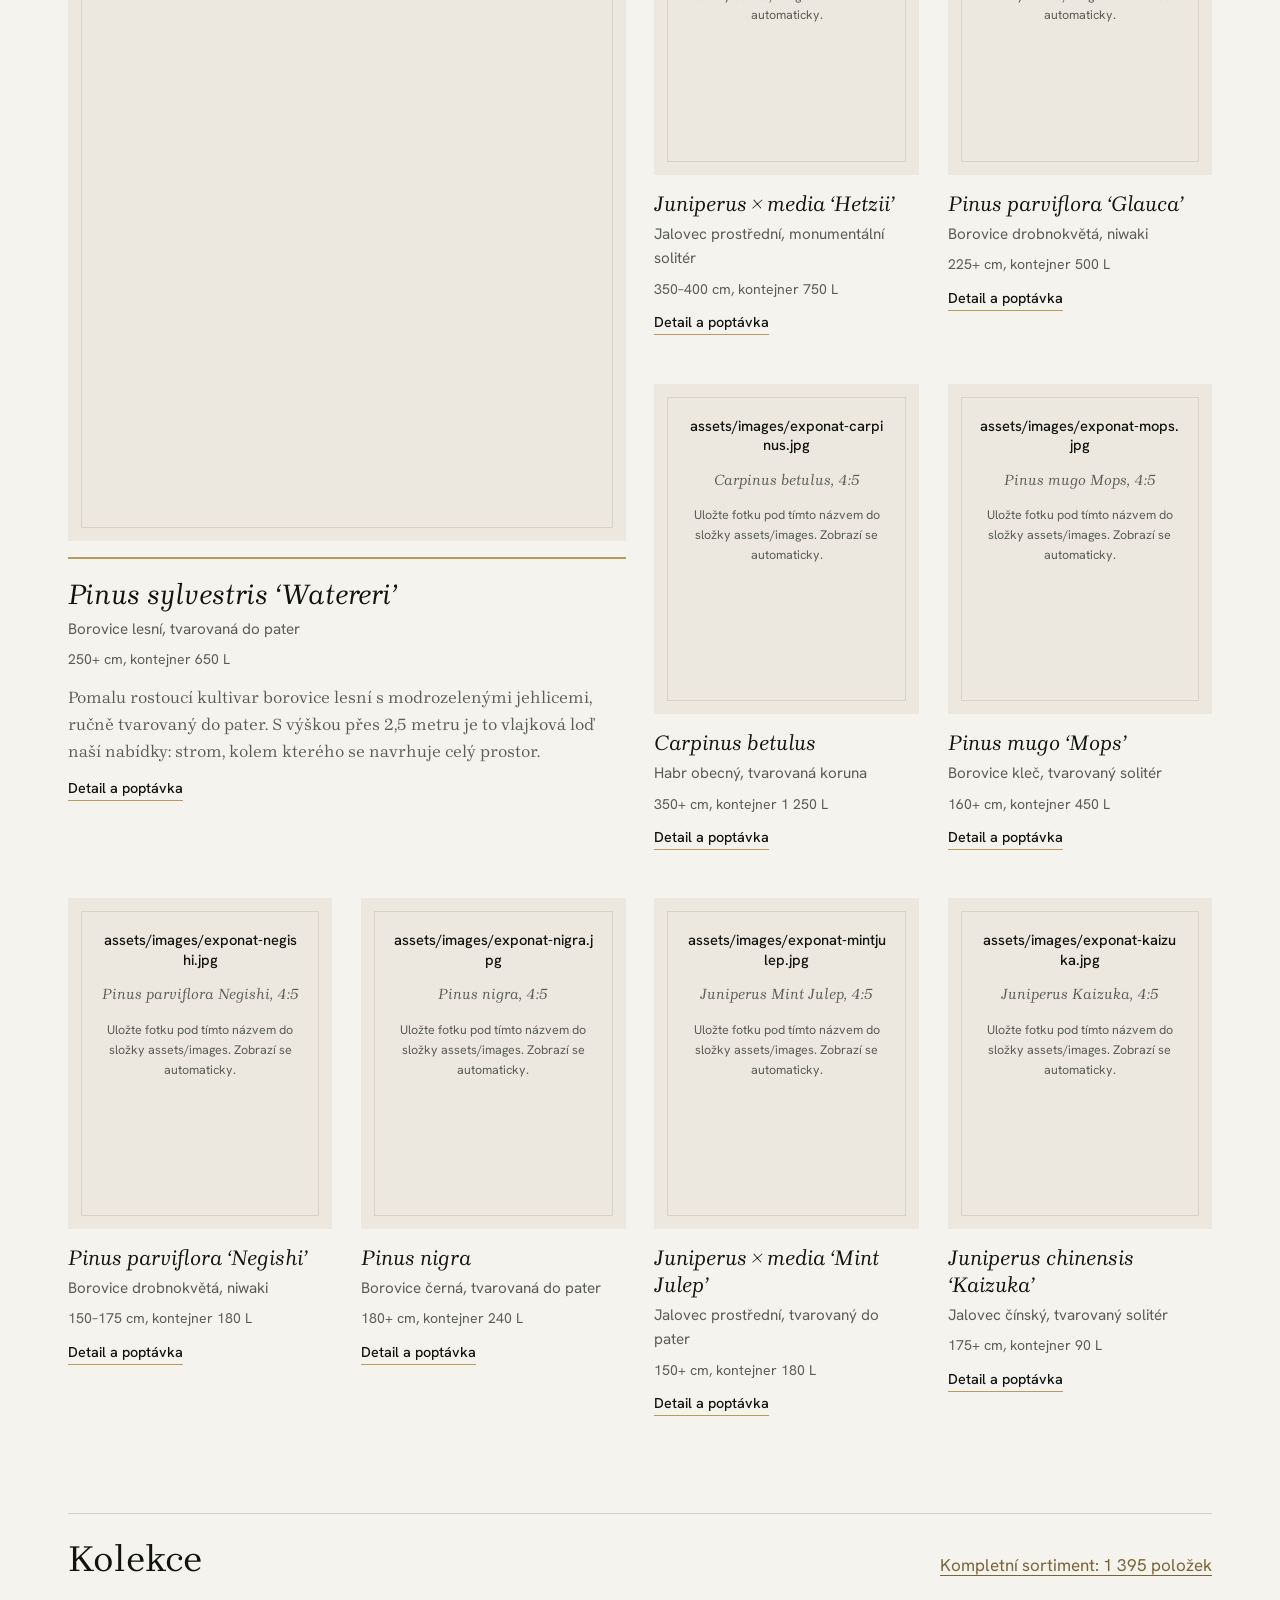
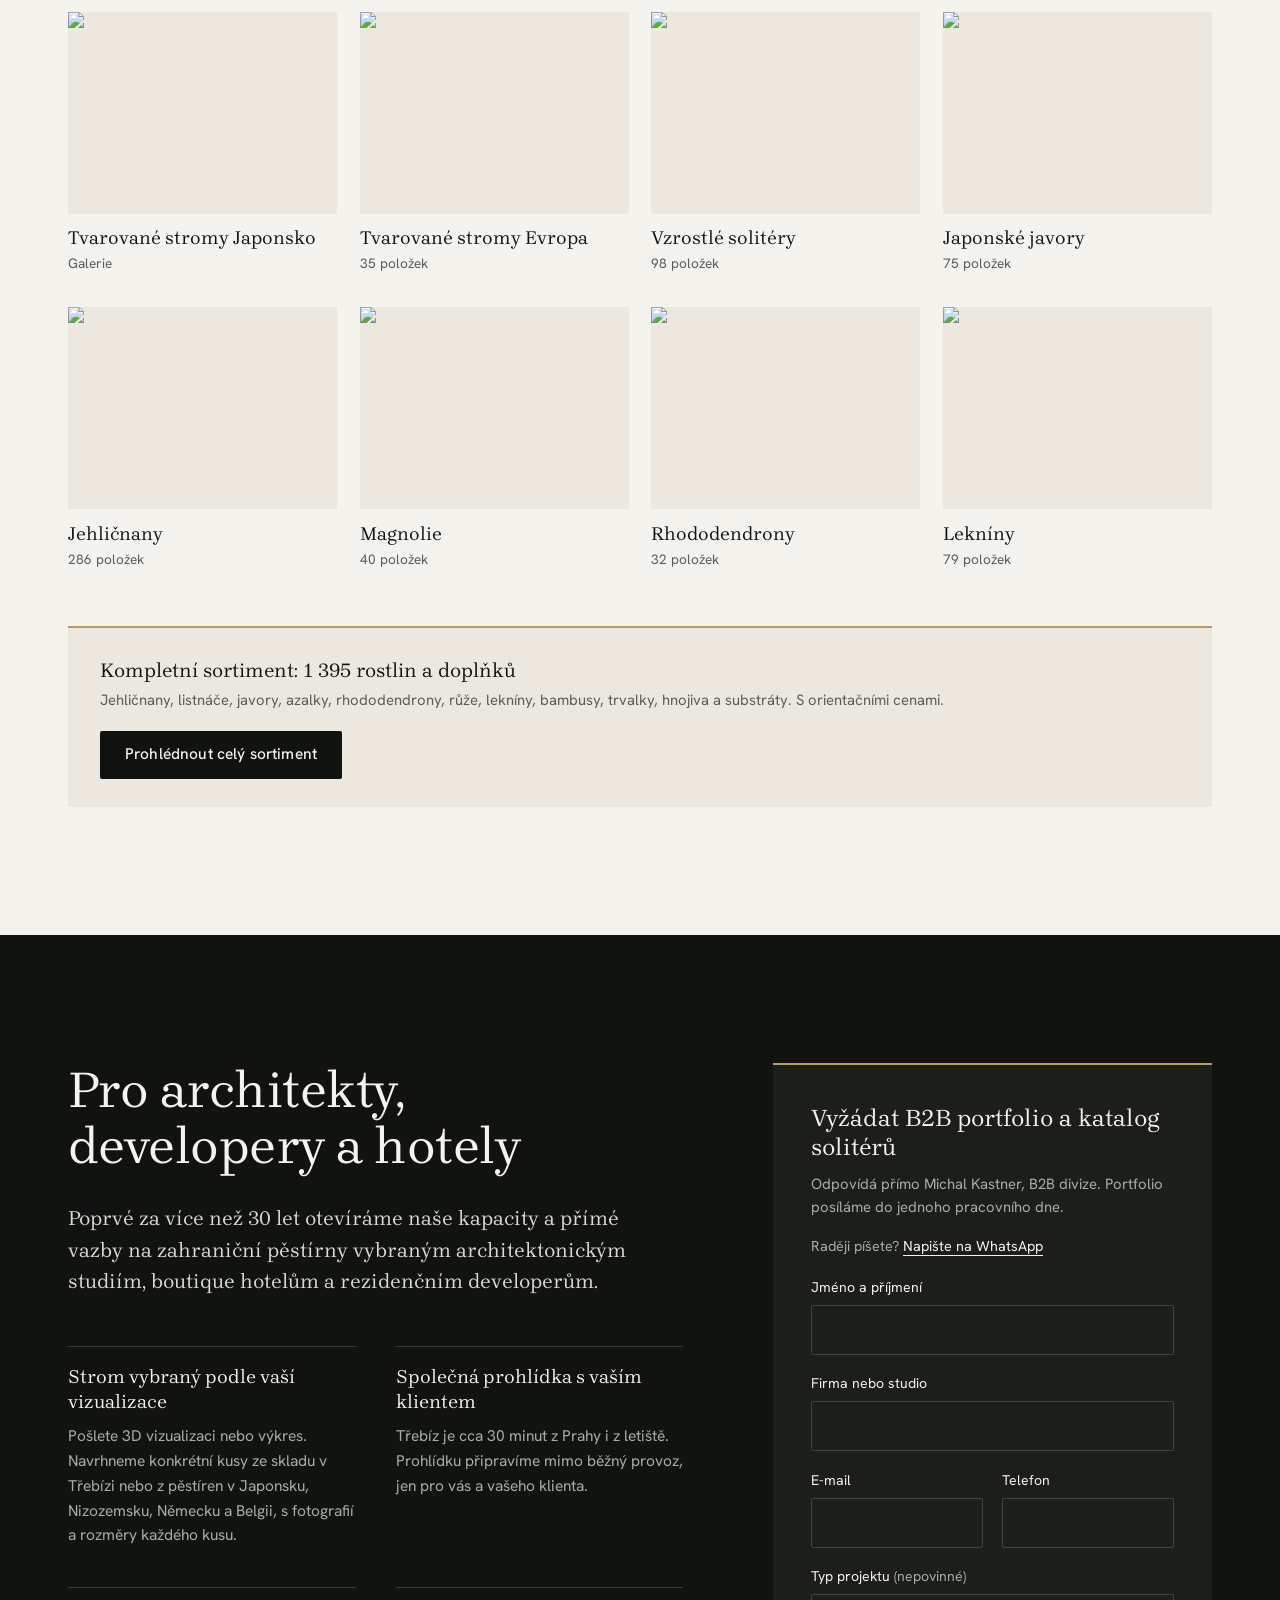
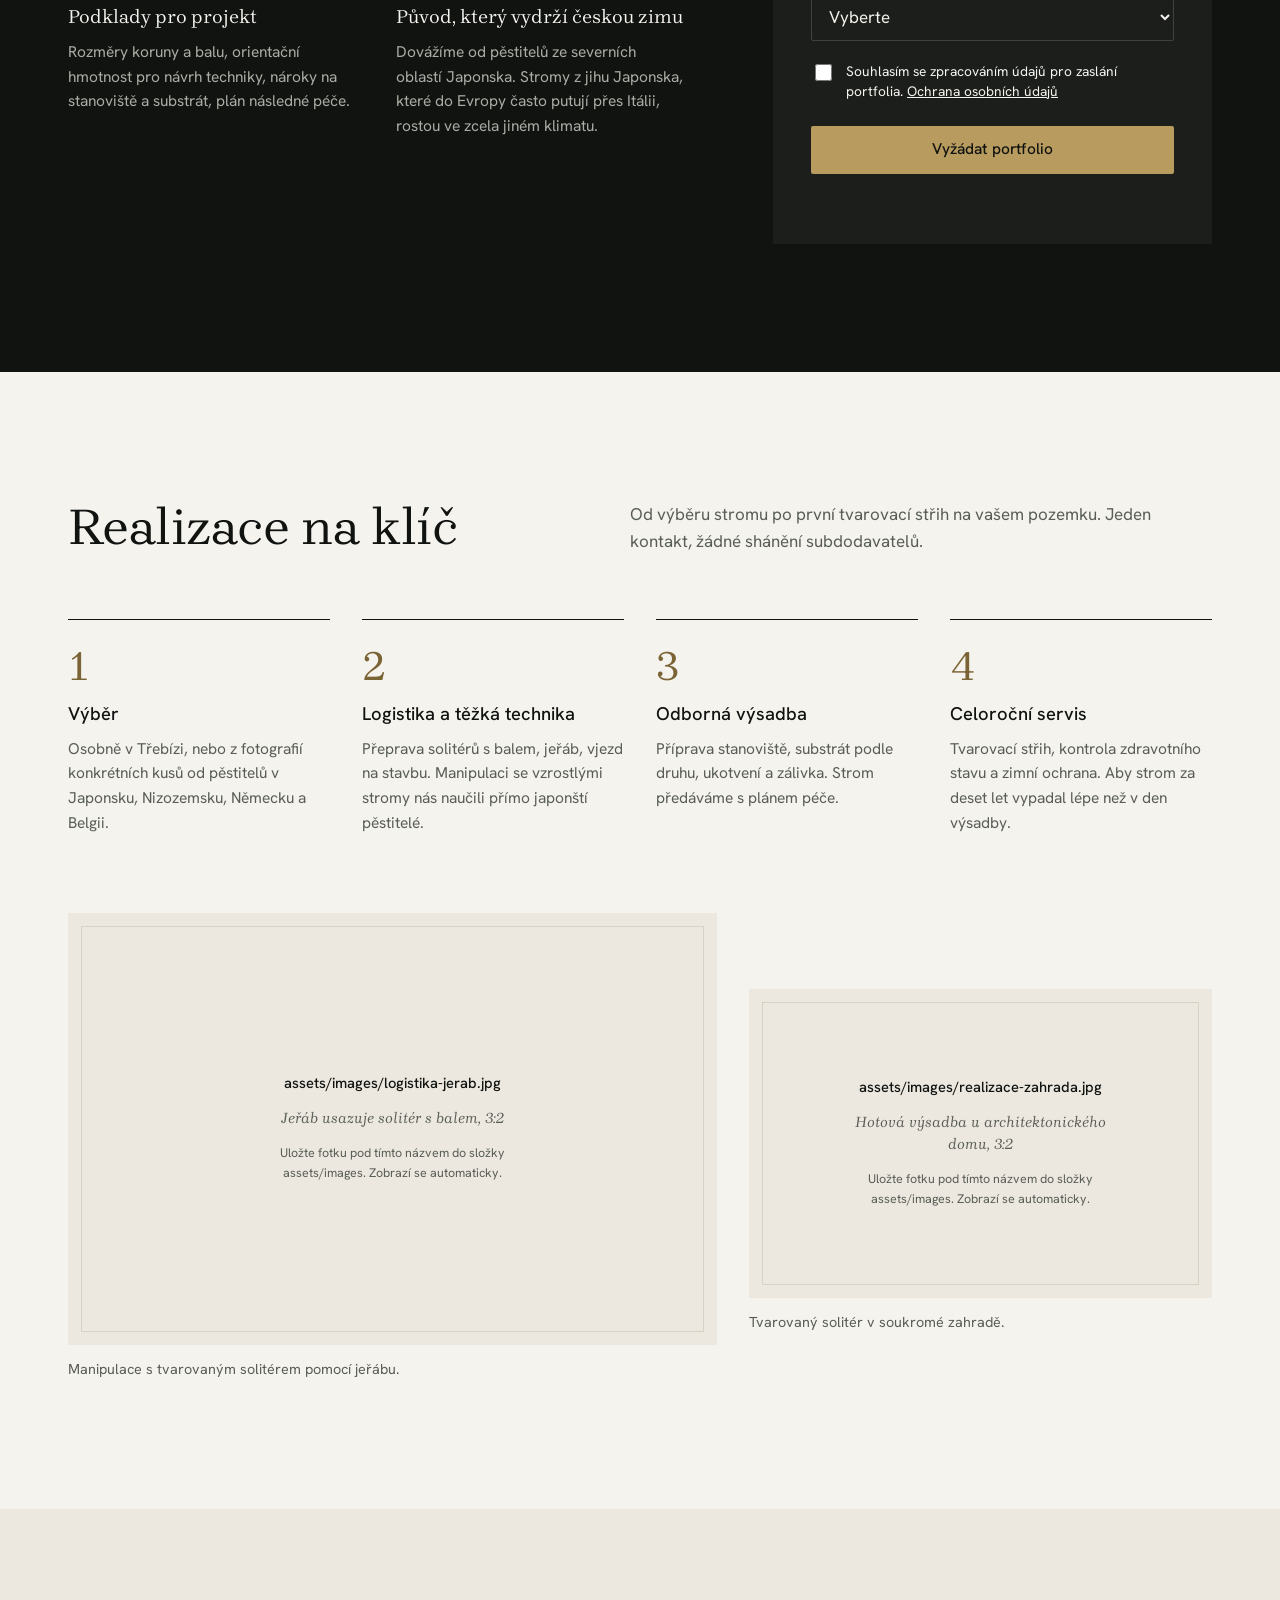
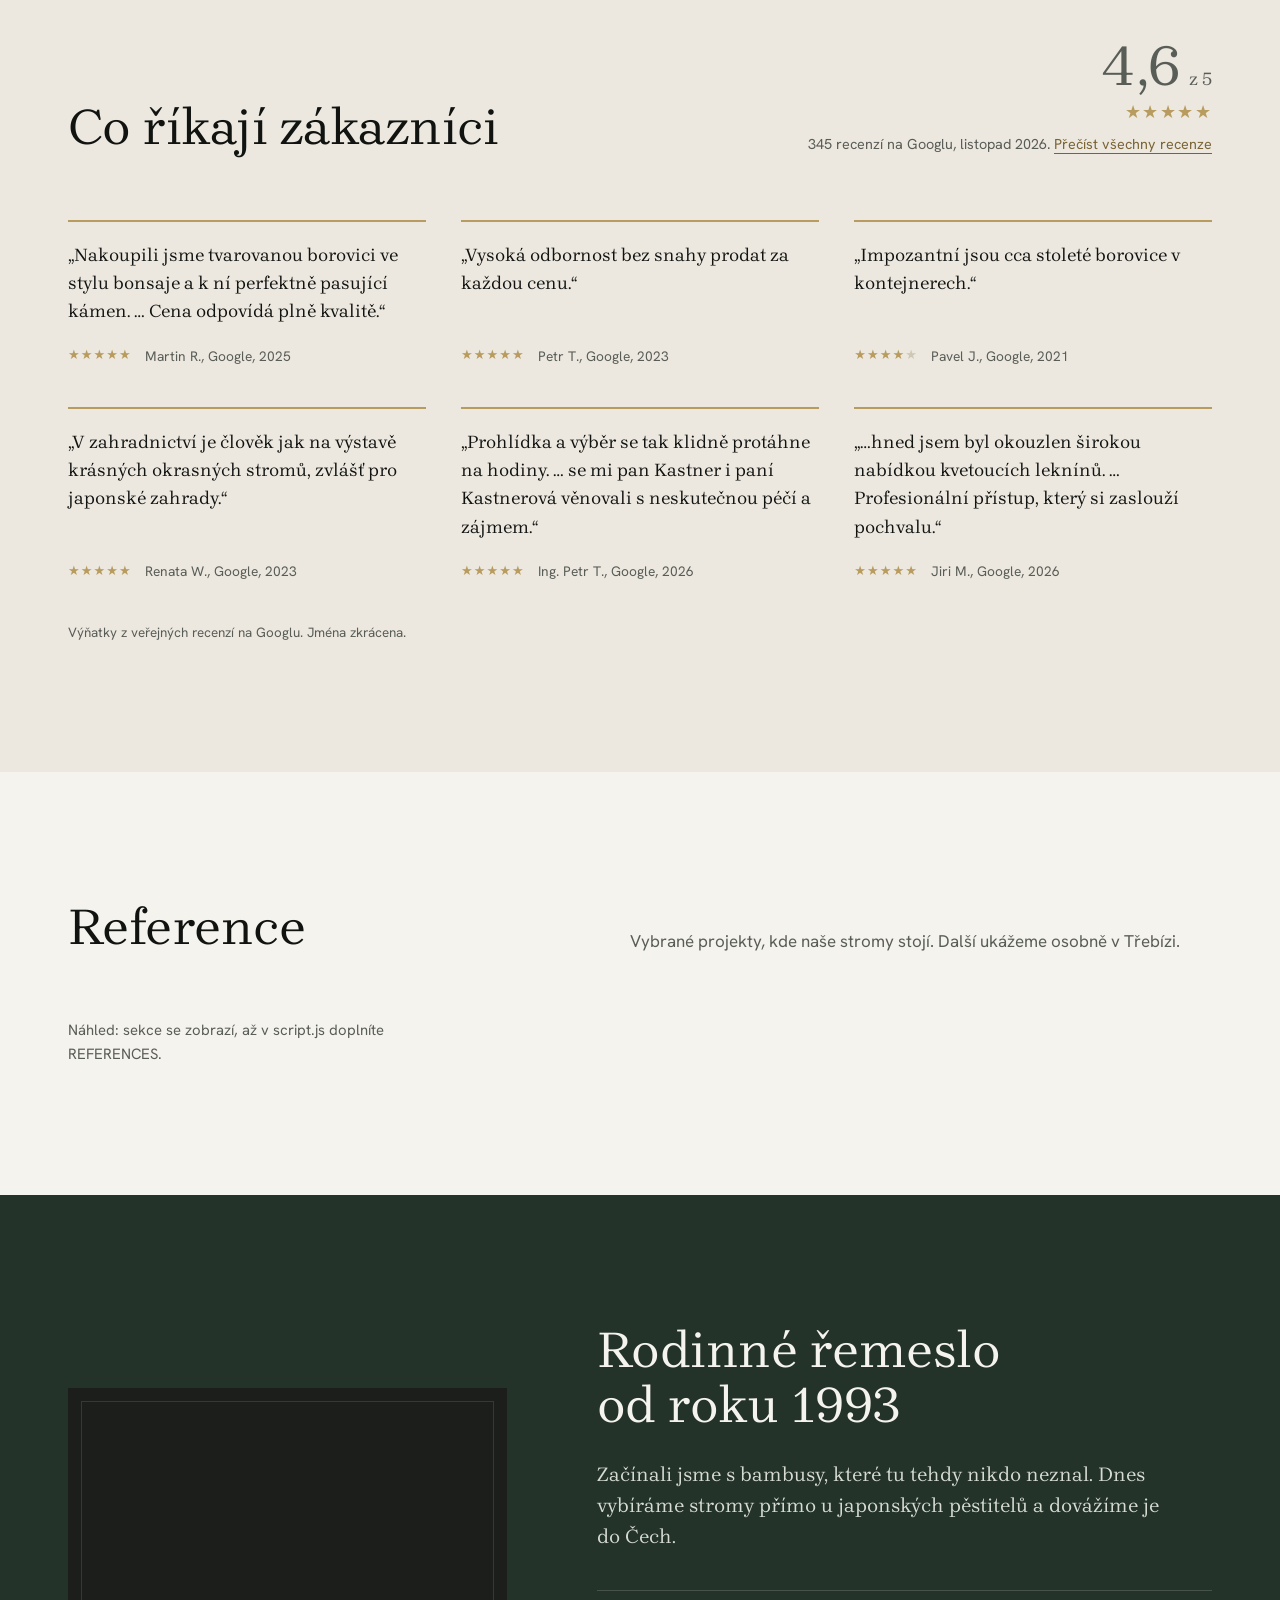
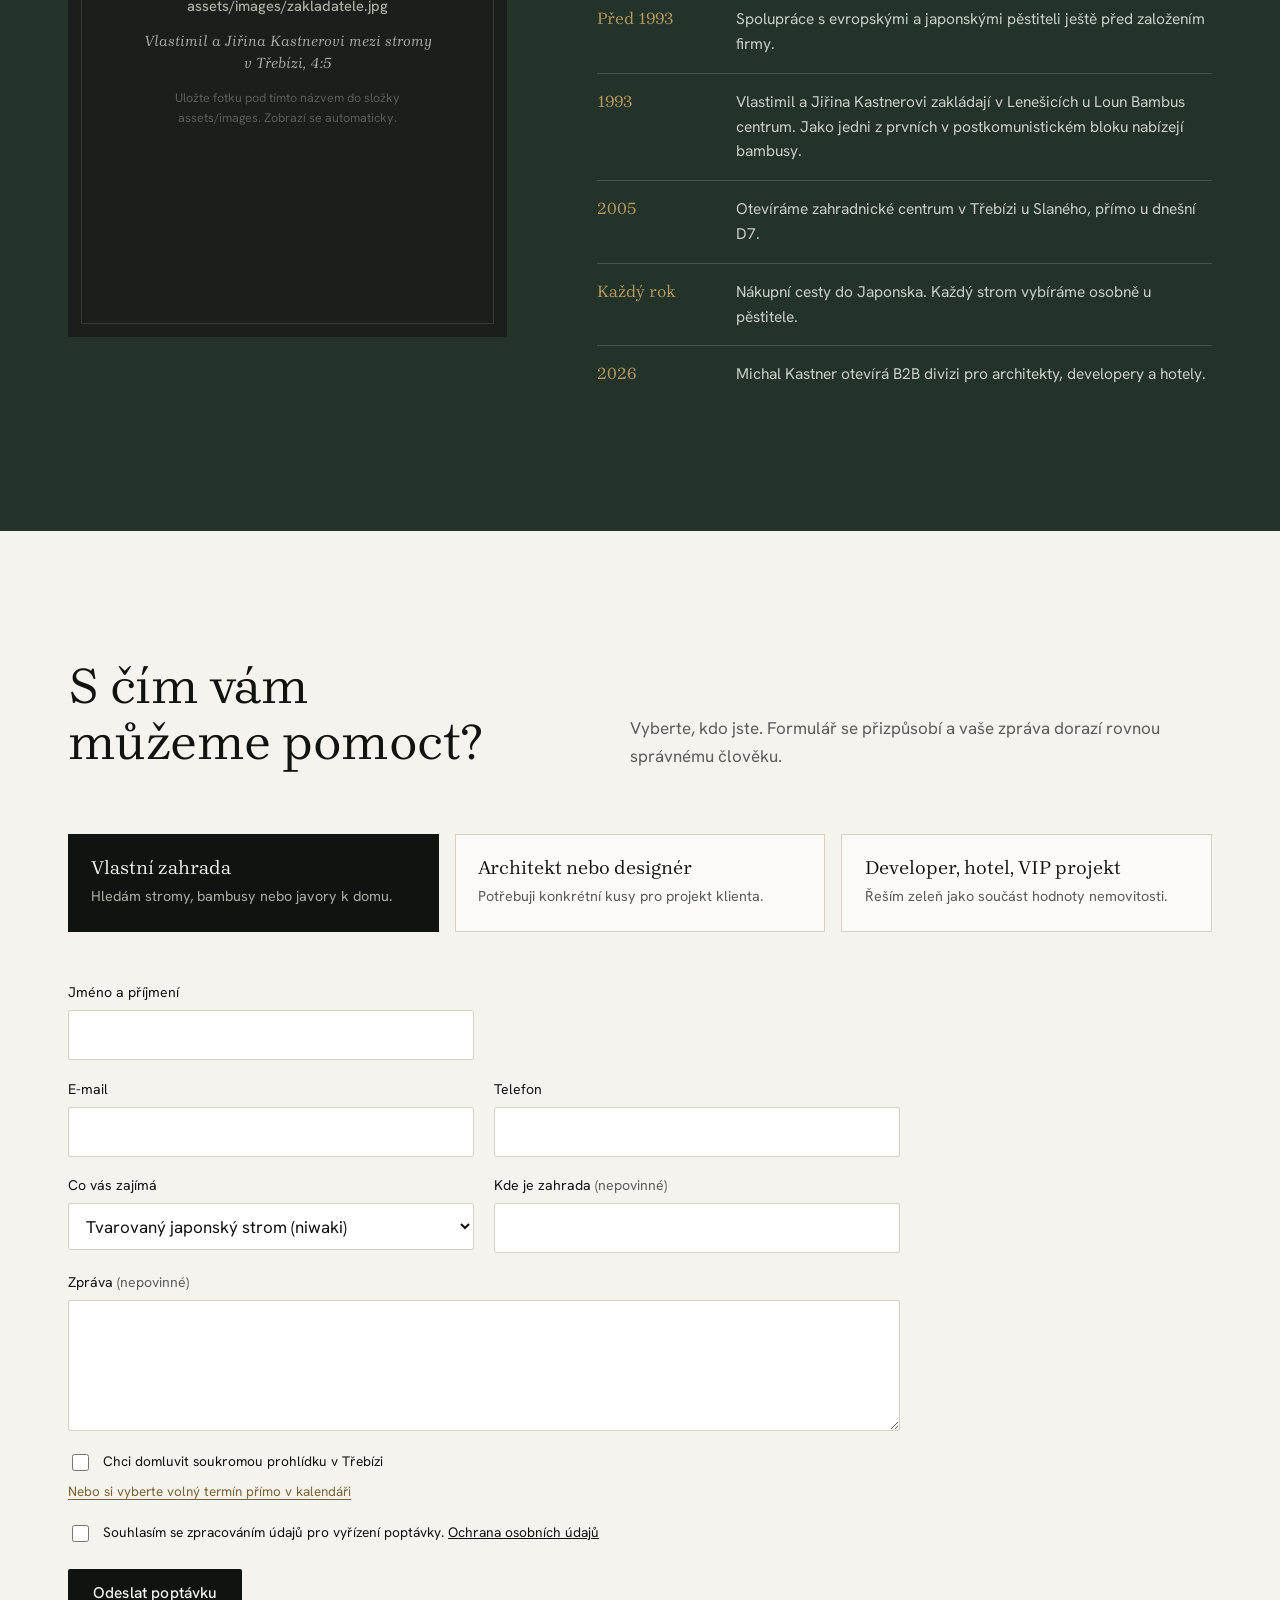
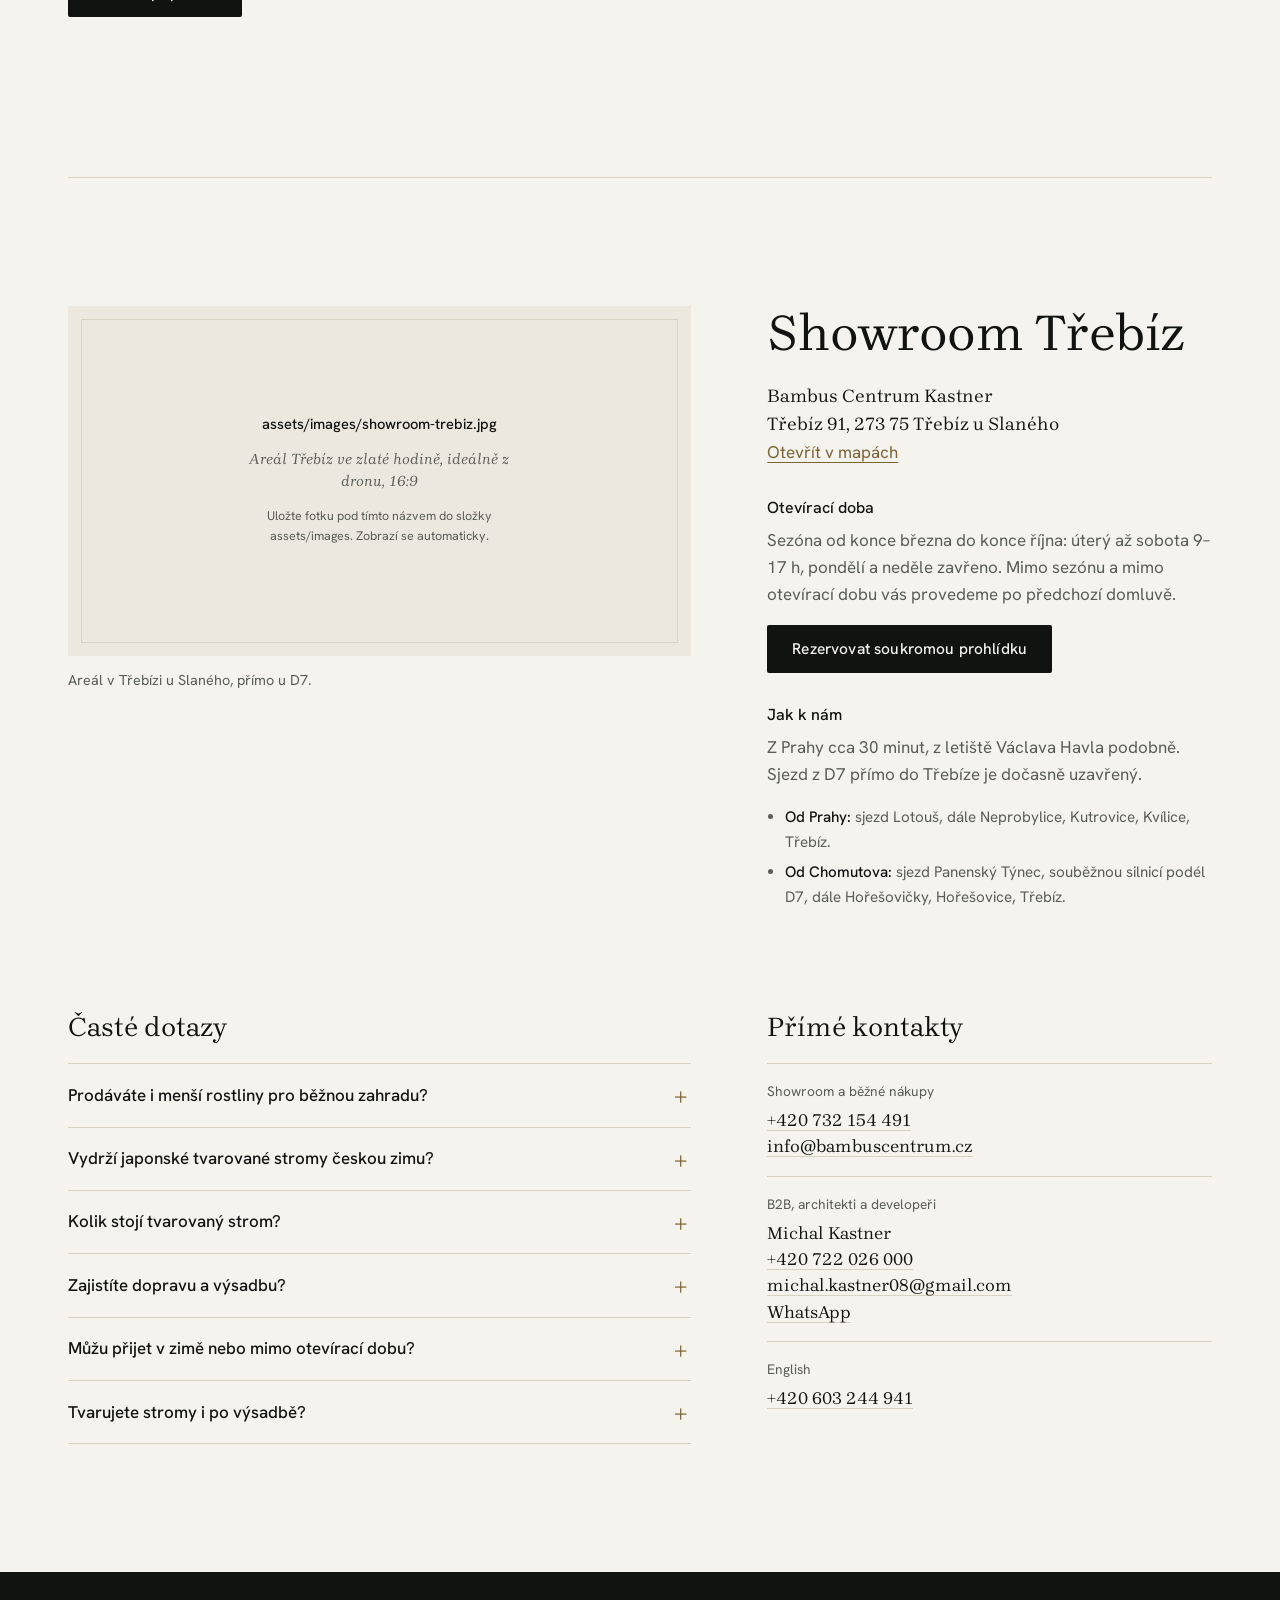
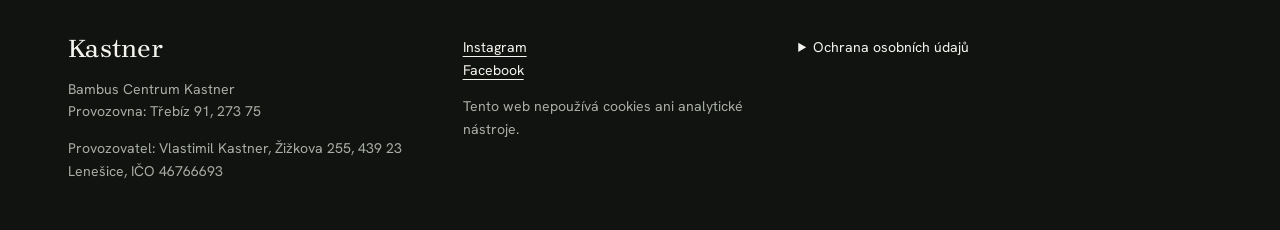
==== commit 98f9573a: "Exponáty: popis u vlajkové lodi Co-Authored-By: Claude Opus 5.5 <noreply@anthropic.com> Claude-Sessi" ====
--- a/index.html
+++ b/index.html
@@ -21,7 +21,7 @@
   <link rel="alternate" hreflang="cs" href="https://www.bambuscentrum.cz/">
   <link rel="alternate" hreflang="en" href="https://www.bambuscentrum.cz/en/">
   <link rel="icon" href="favicon.svg" type="image/svg+xml">
-  <link rel="stylesheet" href="styles.css?v=20261121e">
+  <link rel="stylesheet" href="styles.css?v=20261121f">
 
   <script type="application/ld+json">
   {
@@ -625,6 +625,6 @@
     </div>
   </dialog>
 
-  <script src="script.js?v=20261121e" defer></script>
+  <script src="script.js?v=20261121f" defer></script>
 </body>
 </html>
--- a/styles.css
+++ b/styles.css
@@ -640,3 +640,5 @@
   .exhibit-card.is-feature .plaque-latin { font-size: 1.45rem; }
   .collections { grid-template-columns: repeat(2, minmax(0, 1fr)); gap: 1.6rem 1rem; }
 }
+.exhibit-desc { margin-top: .9rem; max-width: 34rem; font: 400 1.05rem/1.6 var(--serif); color: var(--muted); }
+@media (max-width: 760px) { .exhibit-desc { font-size: .95rem; } }
